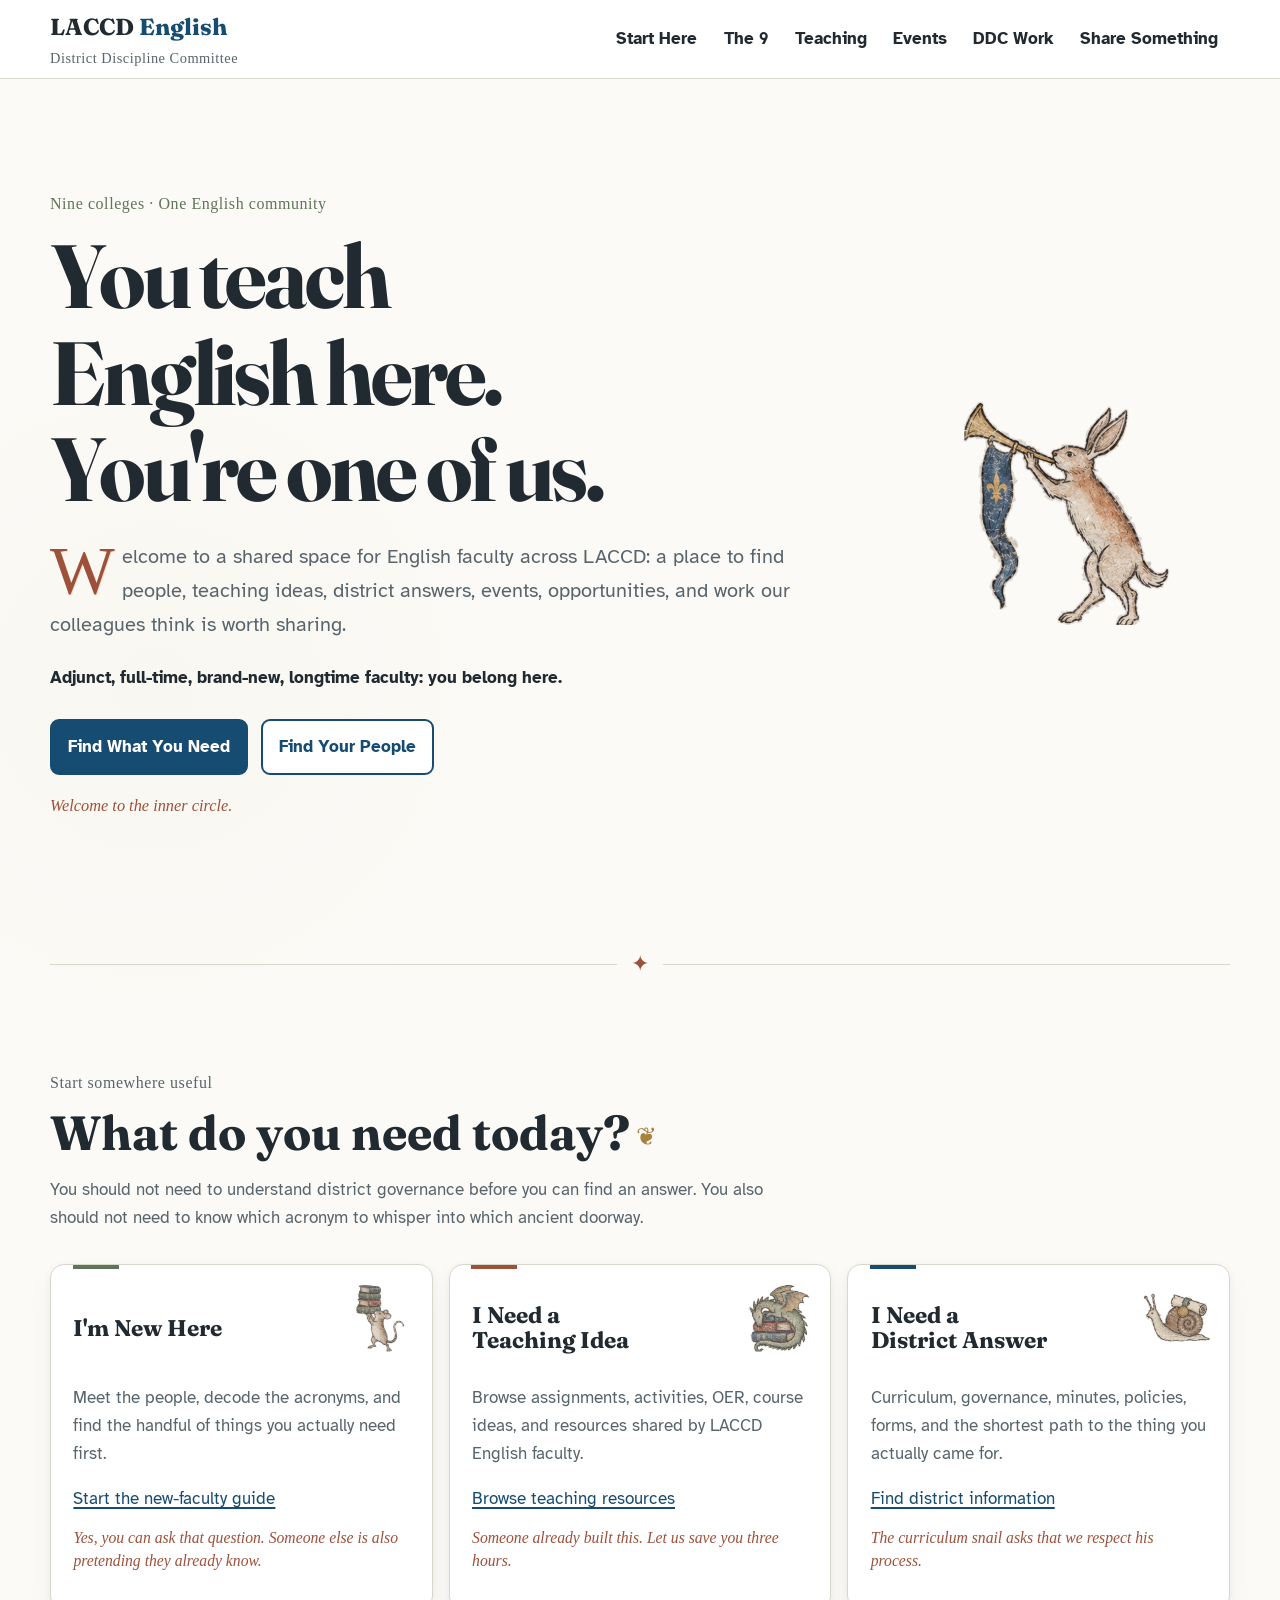
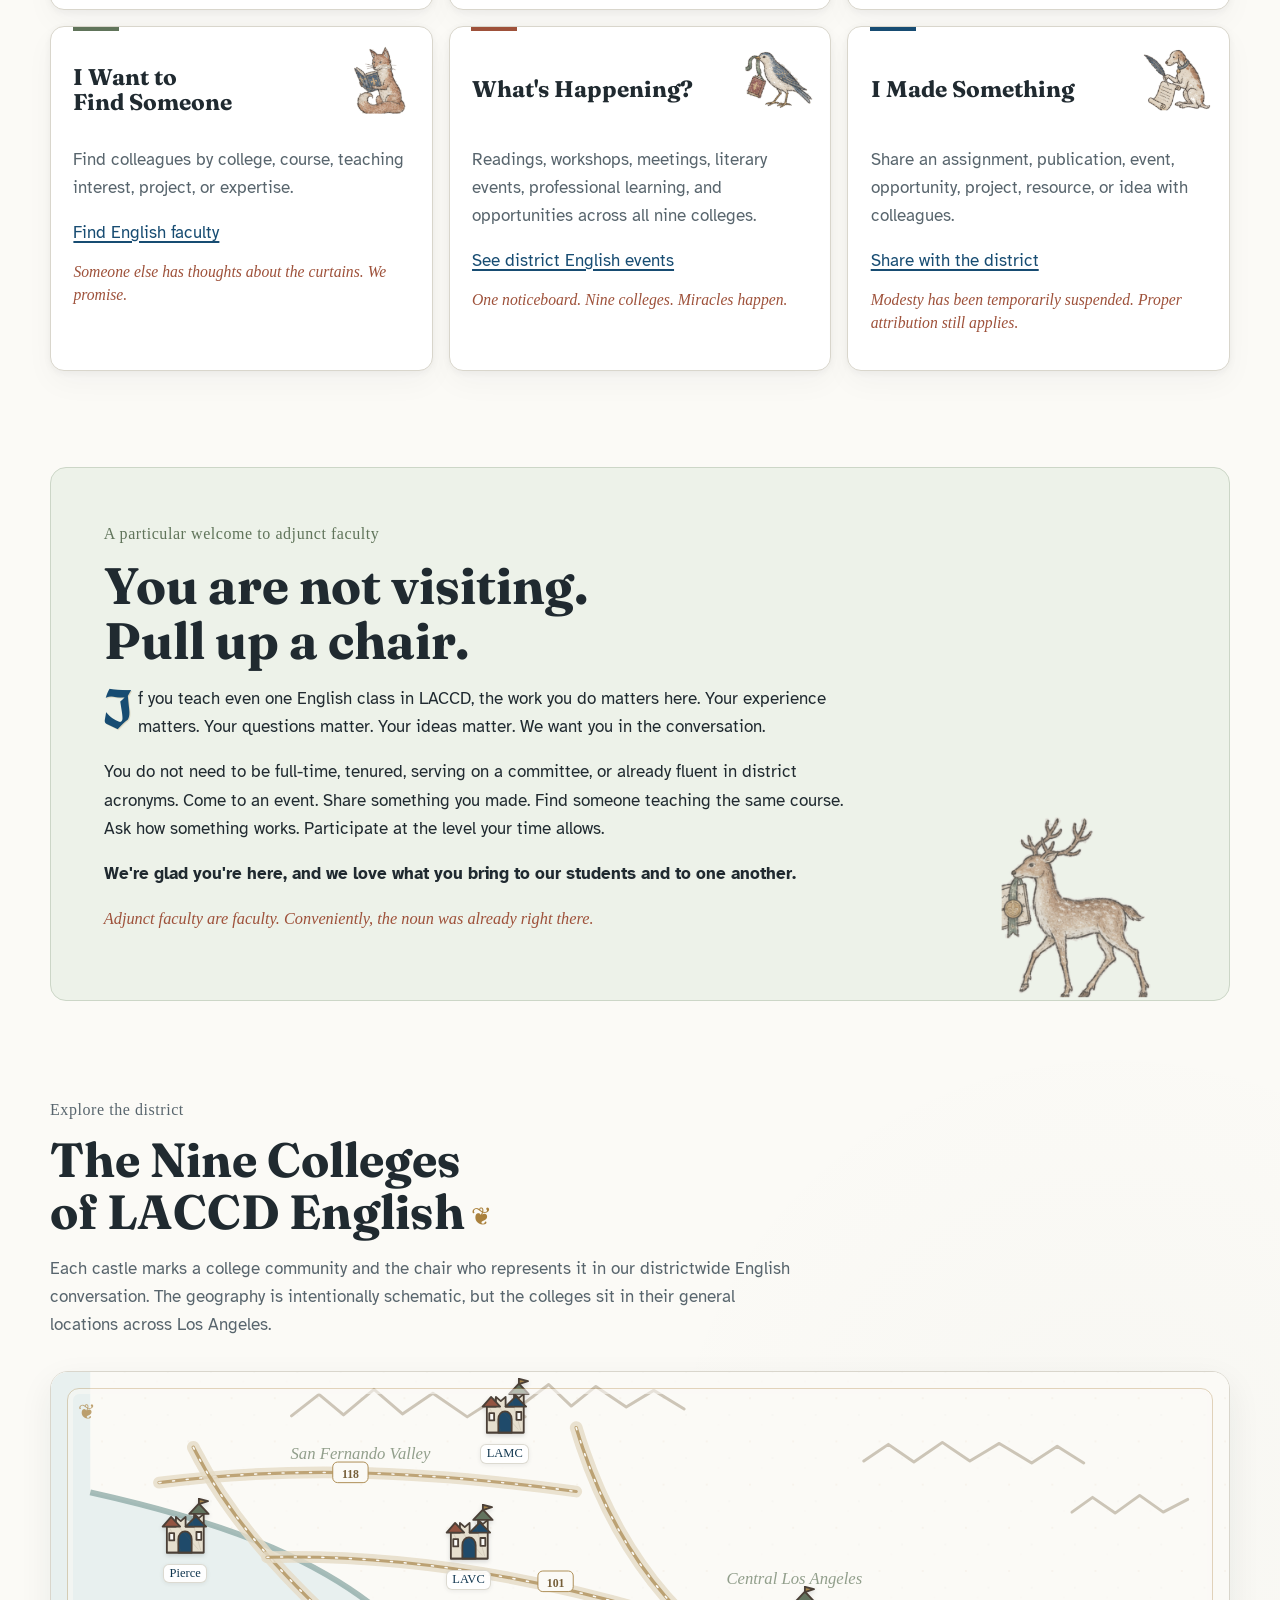
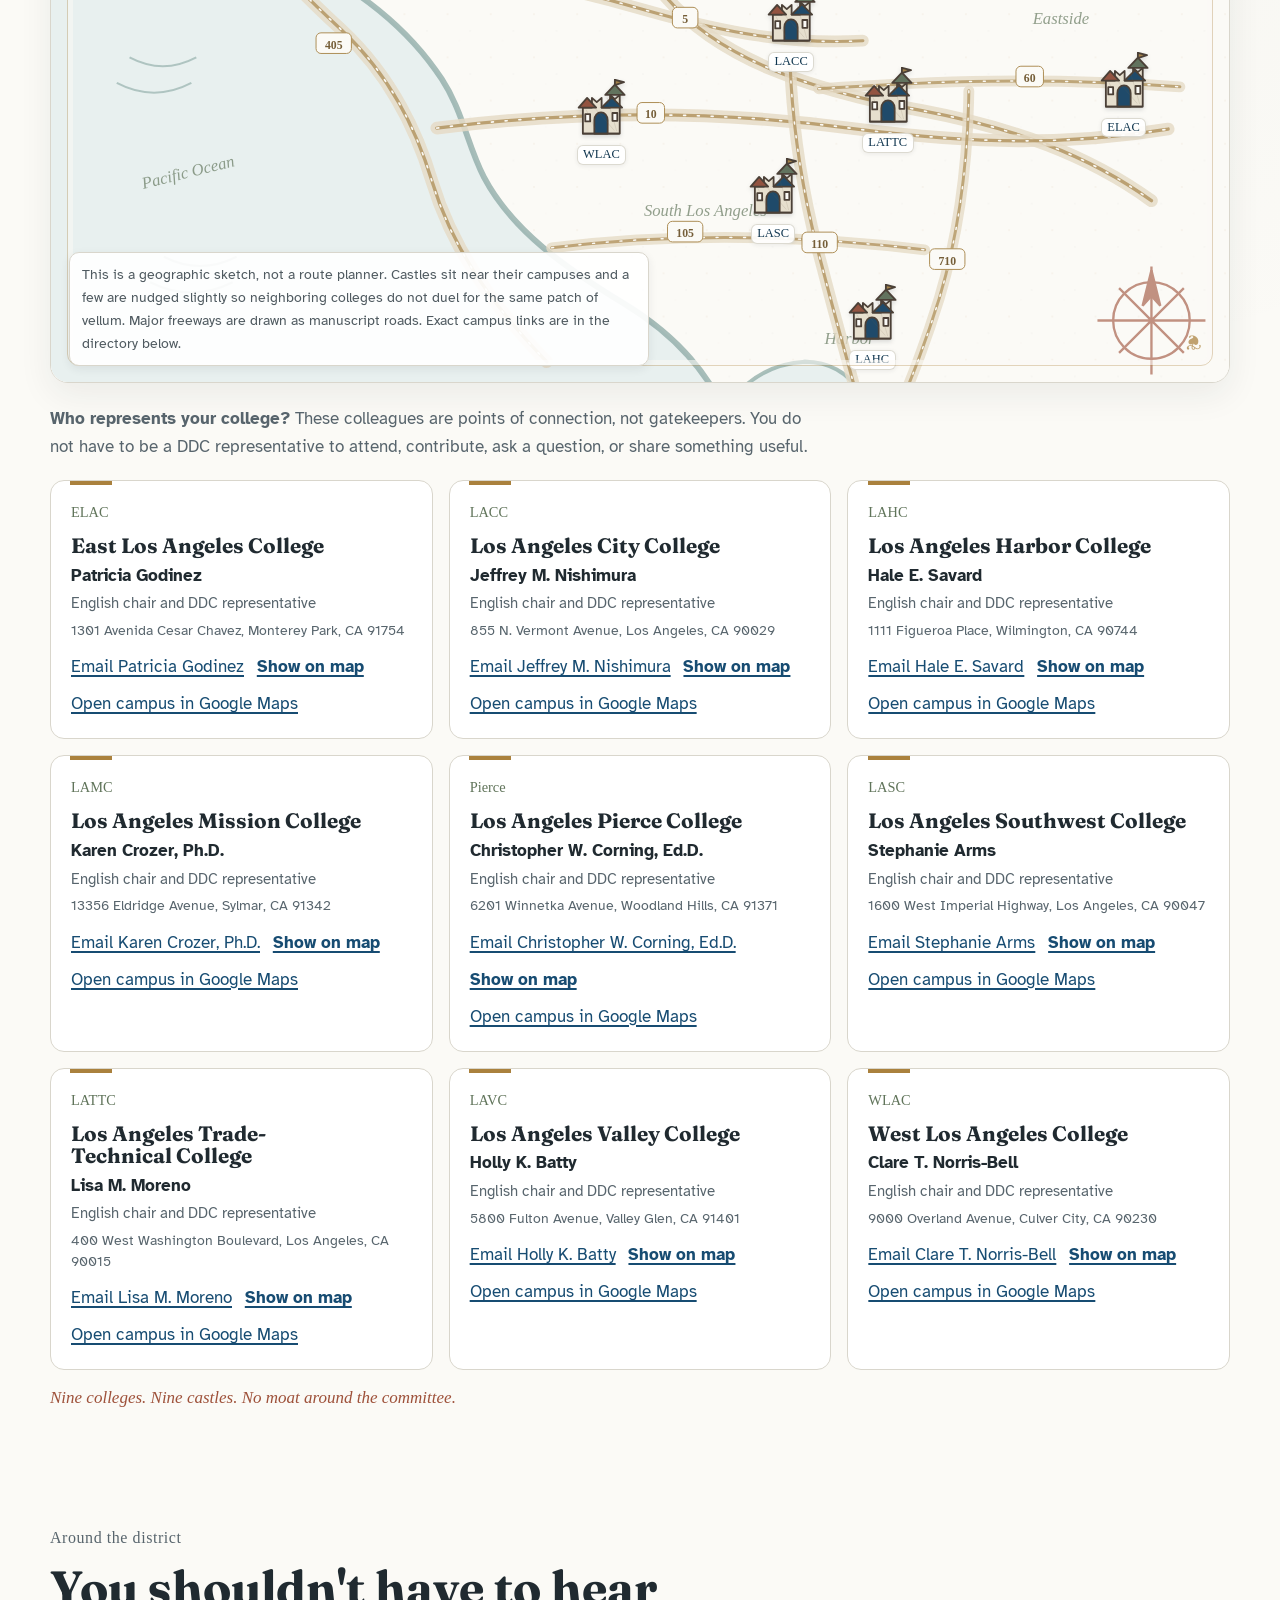
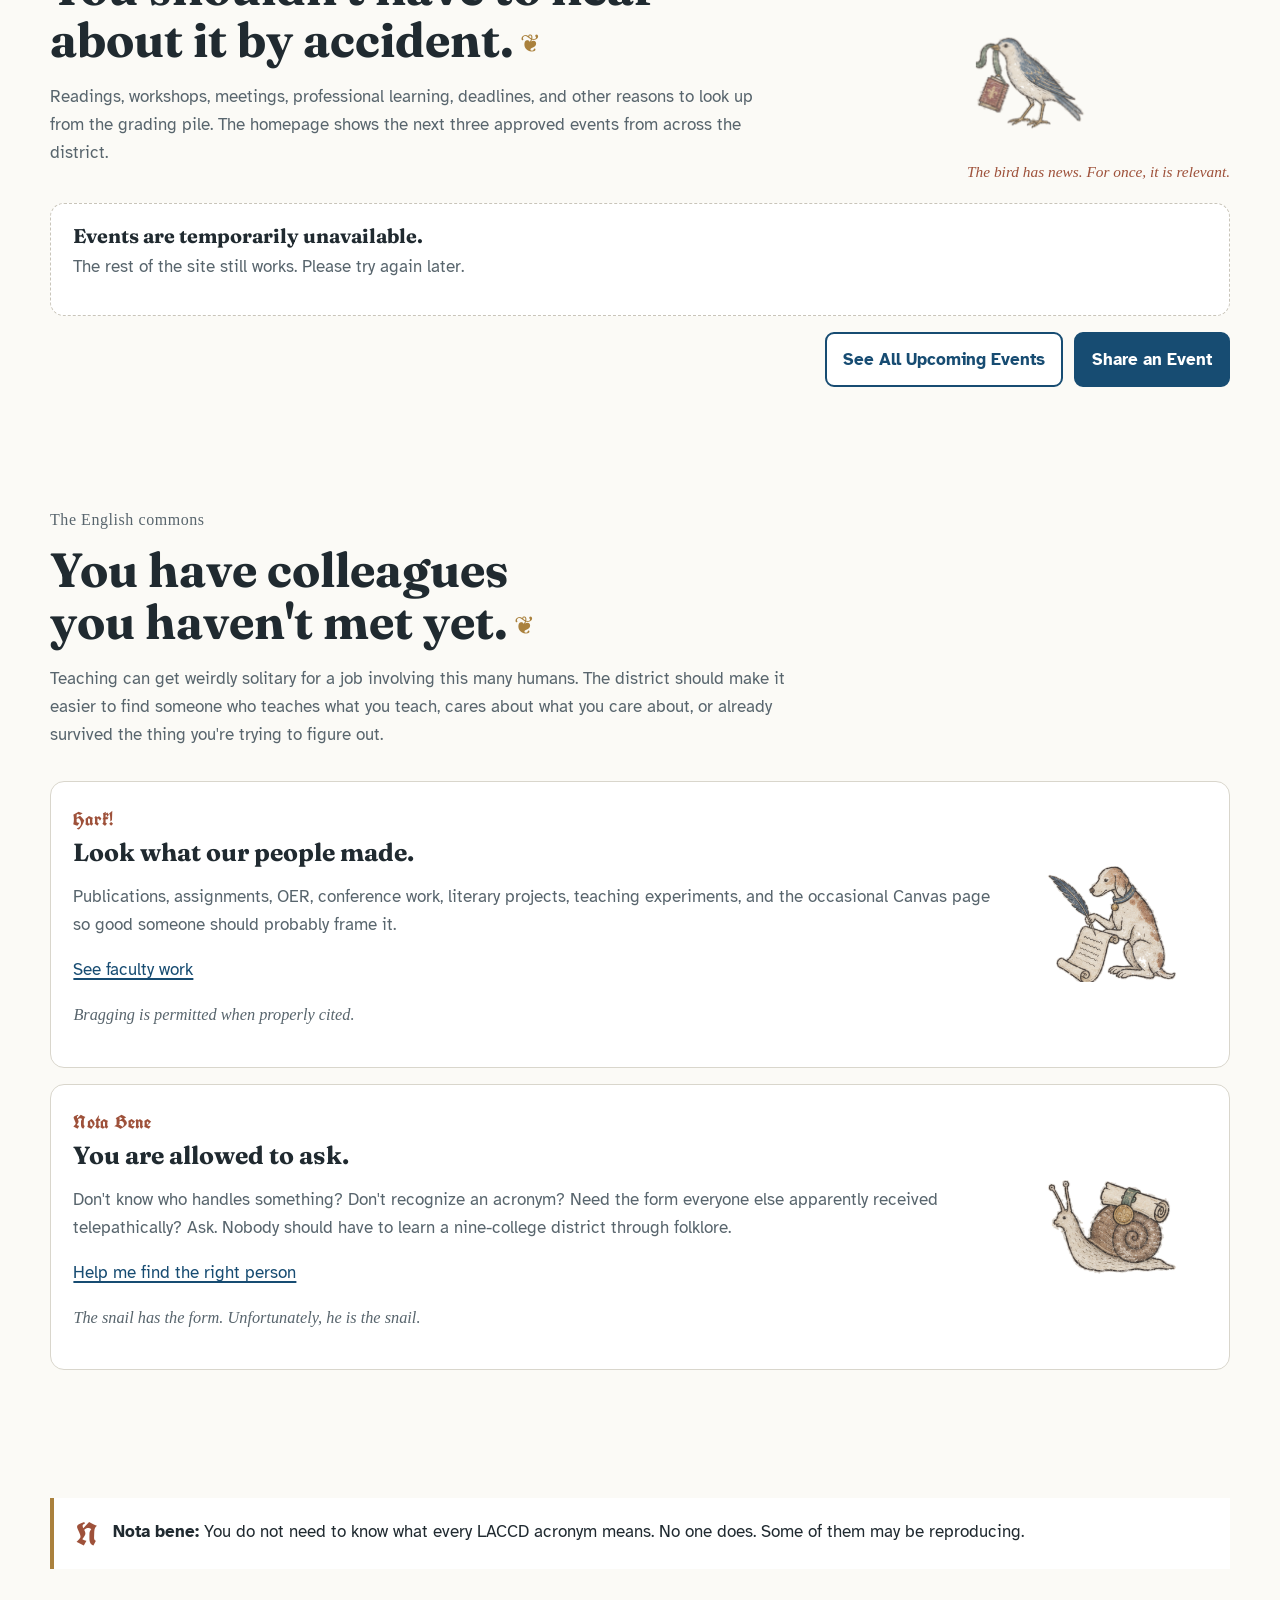
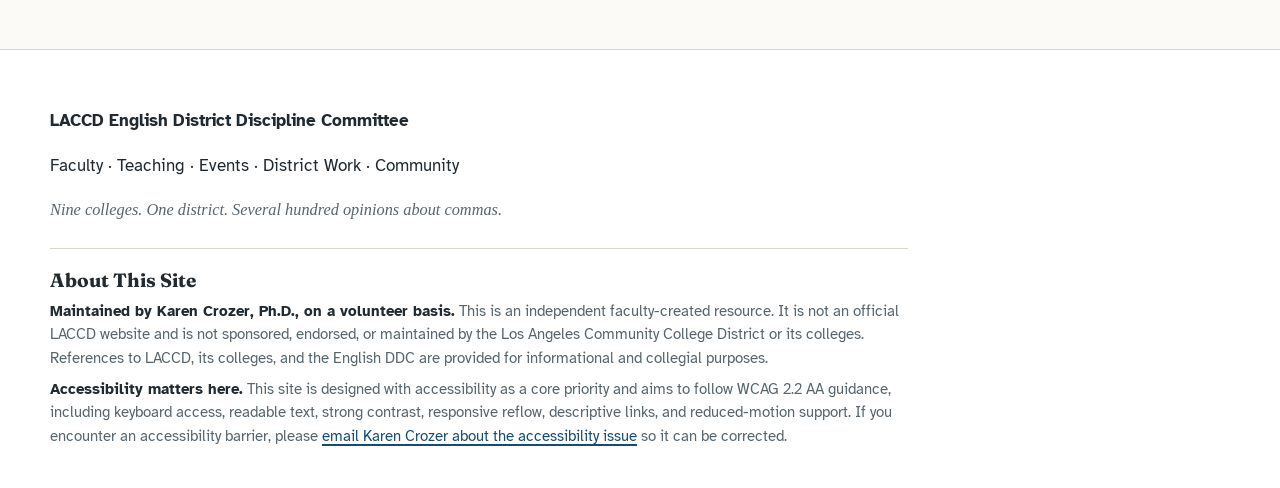
==== index.html @ 4e71f9cd "Add files via upload" ====
<!doctype html>
<html lang="en">
<head>
<meta charset="utf-8">
<meta name="viewport" content="width=device-width, initial-scale=1">
<title>LACCD English District Discipline Committee</title>
<meta name="description" content="A welcoming districtwide commons for LACCD English faculty: people, teaching ideas, events, district answers, and shared work.">
<link rel="icon" type="image/png" href="Englishfavicon.png">

<!--
  Typography is intentionally layered:
  Atkinson Hyperlegible = highly readable body/interface text
  Fraunces = warm literary headings
  IM FELL English = old-book marginal notes and small flourishes
  UnifrakturCook = rare medieval initials/labels only
  The site remains readable through the fallback stacks if web fonts do not load.
-->
<style>
@import url('https://fonts.googleapis.com/css2?family=Atkinson+Hyperlegible:ital,wght@0,400;0,700;1,400;1,700&family=Fraunces:opsz,wght@9..144,400..900&family=IM+Fell+English:ital@0;1&family=IM+Fell+English+SC&family=UnifrakturCook:wght@700&display=swap');
:root {
  --vellum: #fbfaf6;
  --paper: #ffffff;
  --ink: #202a30;
  --muted: #58656d;
  --blue: #174c72;
  --blue-dark: #10364f;
  --green: #60745a;
  --green-soft: #edf2e9;
  --rust: #9e513a;
  --rust-soft: #f8eee9;
  --gold: #aa813d;
  --line: #d9d6cc;
  --focus: #005fcc;
  --body: "Atkinson Hyperlegible", "Aptos", "Segoe UI", Arial, sans-serif;
  --literary: "Fraunces", "Iowan Old Style", "Palatino Linotype", Georgia, serif;
  --oldbook: "IM FELL English", "Iowan Old Style", "Palatino Linotype", Georgia, serif;
  --oldbook-sc: "IM FELL English SC", "Iowan Old Style", Georgia, serif;
  --medieval: "UnifrakturCook", "Old English Text MT", Georgia, serif;
  --welcome-initial: "IM Fell English SC", Georgia, serif;
}
* { box-sizing: border-box; }
html { scroll-behavior: smooth; }
body {
  margin: 0;
  color: var(--ink);
  background:
    radial-gradient(circle at 12% 10%, rgb(170 129 61 / .025), transparent 25rem),
    radial-gradient(circle at 87% 45%, rgb(96 116 90 / .025), transparent 30rem),
    var(--vellum);
  font-family: var(--body);
  font-size: 1.0625rem;
  line-height: 1.65;
}
a { color: var(--blue); text-decoration-thickness: .11em; text-underline-offset: .18em; }
a:hover { color: var(--blue-dark); }
a:focus-visible, button:focus-visible { outline: 3px solid var(--focus); outline-offset: 4px; border-radius: 5px; }
.skip-link { position: absolute; left: 1rem; top: -5rem; z-index: 1000; padding: .75rem 1rem; color: white; background: var(--blue-dark); }
.skip-link:focus { top: 0; }
.wrap { width: min(1180px, calc(100% - 2rem)); margin-inline: auto; }

.site-header { background: rgb(255 255 255 / .96); border-bottom: 1px solid var(--line); }
.header-inner { min-height: 78px; display: flex; align-items: center; justify-content: space-between; gap: 2rem; }
.brand { color: var(--ink); text-decoration: none; }
.brand-main { display: block; font-family: var(--literary); font-size: 1.45rem; font-weight: 750; }
.brand-main span { color: var(--blue); }
.brand-small { display: block; margin-top: .05rem; color: var(--muted); font-family: var(--oldbook-sc); font-size: .9rem; font-weight: 400; letter-spacing: .035em; }
nav ul { display: flex; flex-wrap: wrap; gap: .2rem; margin: 0; padding: 0; list-style: none; }
nav a { display: block; padding: .65rem .72rem; color: var(--ink); border-radius: 7px; font-weight: 750; text-decoration: none; }
nav a:hover { background: var(--green-soft); }

.hero { display: grid; grid-template-columns: minmax(0, 1.55fr) minmax(235px, .65fr); gap: clamp(2rem, 6vw, 5rem); align-items: center; padding-block: clamp(4rem, 9vw, 7rem); }
.eyebrow { margin: 0 0 .65rem; color: var(--green); font-family: var(--oldbook-sc); font-size: 1rem; font-weight: 400; letter-spacing: .035em; }
h1,h2,h3 { font-family: var(--literary); line-height: 1.08; text-wrap: balance; }
.section-intro h2::after { content: "  ❦"; color: var(--gold); font-family: var(--oldbook); font-size: .52em; font-weight: 400; vertical-align: .18em; }
.hero h1 em { color: var(--blue); font-family: var(--oldbook); font-style: normal; font-weight: 400; }
h1 { max-width: 12ch; margin: 0; font-size: clamp(3rem, 7vw, 5.7rem); letter-spacing: -.035em; }
.hero-lead { max-width: 63ch; margin-block: 1.4rem; color: var(--muted); font-size: clamp(1.1rem, 2vw, 1.28rem); }
.hero-belong { max-width: 62ch; font-weight: 800; }
.actions { display: flex; flex-wrap: wrap; gap: .8rem; margin-top: 1.7rem; }
.button { min-height: 48px; display: inline-flex; align-items: center; justify-content: center; padding: .72rem 1rem; border: 2px solid var(--blue); border-radius: 9px; font-weight: 800; text-decoration: none; }
.button.primary { color: white; background: var(--blue); }
.button.primary:hover { color: white; background: var(--blue-dark); }
.button.secondary { background: white; }
.marginal-note { margin-top: 1.2rem; color: var(--rust); font-family: var(--oldbook); font-size: 1.02rem; font-style: italic; line-height: 1.5; }
.hero-art { display: grid; place-items: center; min-height: 290px; }
.hero-art img { width: min(260px, 90%); height: auto; filter: saturate(.88) contrast(.96); }

.manuscript-rule { display: flex; align-items: center; gap: .85rem; margin-block: 0 3rem; color: var(--rust); }
.manuscript-rule::before,.manuscript-rule::after { content: ""; height: 1px; flex: 1; background: var(--line); }
.manuscript-rule span { font-family: var(--medieval); font-size: 1.35rem; }

.section { padding-block: 2.5rem 5rem; }
.section-intro { max-width: 740px; margin-bottom: 2rem; }
.section-intro h2 { margin: 0 0 .65rem; font-size: clamp(2rem, 4vw, 3rem); }
.section-intro p { color: var(--muted); }

.need-grid { display: grid; grid-template-columns: repeat(3, minmax(0, 1fr)); gap: 1rem; }
.need-card { position: relative; min-height: 260px; padding: 1.4rem 1.4rem 1.25rem; background: var(--paper); border: 1px solid var(--line); border-radius: 14px; box-shadow: 0 2px 7px rgb(32 42 48 / .05), 0 12px 30px rgb(32 42 48 / .035); overflow: hidden; }
.need-card::before { content: ""; position: absolute; top: 0; left: 1.35rem; width: 46px; height: 4px; background: var(--green); }
.need-card:nth-child(3n+2)::before { background: var(--rust); }
.need-card:nth-child(3n+3)::before { background: var(--blue); }
.need-card h3 { min-height: 78px; display: flex; align-items: center; margin: .1rem 0 .65rem; padding-right: 92px; font-size: 1.42rem; }
.need-card p { color: var(--muted); }
.card-art { position: absolute; top: .9rem; right: .8rem; width: 78px; height: 78px; object-fit: contain; opacity: .9; filter: saturate(.82) contrast(.96); }
.card-note { margin-top: .9rem; color: var(--rust) !important; font-family: var(--oldbook); font-size: .98rem; font-style: italic; line-height: 1.45; }

.belonging-panel { position: relative; margin-block: 1rem 5rem; padding: clamp(1.7rem, 5vw, 3.3rem); background: var(--green-soft); border: 1px solid #ccd6c7; border-radius: 16px; overflow: hidden; }
.belonging-panel h2 { max-width: 18ch; margin: 0 0 1rem; font-size: clamp(2.05rem, 4vw, 3.25rem); }
.belonging-panel p { max-width: 70ch; }
.belonging-panel .warm-line { font-weight: 800; }
.belonging-panel .panel-art { position: absolute; right: clamp(1rem, 4vw, 3rem); bottom: -12px; width: clamp(125px, 18vw, 210px); opacity: .78; filter: saturate(.74) contrast(.95); }
.belonging-panel .text-wrap { padding-right: clamp(0px, 22vw, 250px); }

.illuminated::first-letter { float: left; margin: .08em .12em 0 0; color: var(--blue); font-family: var(--medieval); font-size: 3.2em; line-height: .72; text-shadow: 1px 1px 0 rgb(170 129 61 / .22); }
.welcome-initial::first-letter { font-family: var(--welcome-initial); font-size: 3.35em; font-weight: 400; margin-right: .10em; color: var(--rust); text-shadow: 1px 1px 0 rgb(170 129 61 / .16); }
.medieval-label { display: inline-block; margin-bottom: .25rem; color: var(--rust); font-family: var(--medieval); font-size: 1.18rem; letter-spacing: .01em; }

.feature-row { display: grid; grid-template-columns: minmax(0, 1fr) 170px; gap: 2rem; align-items: center; padding: 1.4rem; background: white; border: 1px solid var(--line); border-radius: 14px; }
.feature-row + .feature-row { margin-top: 1rem; }
.feature-row img { width: 150px; max-height: 150px; object-fit: contain; opacity: .9; filter: saturate(.8) contrast(.96); }
.feature-row h3 { margin: 0 0 .5rem; font-size: 1.55rem; }
.feature-row p { color: var(--muted); }

.nota { display: flex; gap: 1rem; align-items: flex-start; margin-block: 3rem; padding: 1.2rem 1.4rem; background: white; border-left: 4px solid var(--gold); }
.nota-mark { flex: 0 0 auto; color: var(--rust); font-family: var(--medieval); font-size: 2rem; line-height: 1; }
.nota p { margin: 0; }

footer { margin-top: 5rem; background: white; border-top: 1px solid var(--line); }
.footer-inner { padding-block: 2.5rem; }
.footer-joke { color: var(--muted); font-family: var(--oldbook); font-size: 1.02rem; font-style: italic; }
.footer-notes { margin-top: 1.5rem; padding-top: 1.35rem; border-top: 1px solid var(--line); max-width: 78ch; }
.footer-notes h2 { margin: 0 0 .55rem; color: var(--ink); font-family: var(--literary); font-size: 1.2rem; }
.footer-notes p { margin: .45rem 0 0; color: var(--muted); font-size: .92rem; line-height: 1.6; }
.footer-notes strong { color: var(--ink); }



/* The Nine Colleges map and representative directory */
.map-section { padding-block: 1rem 5rem; }
.map-shell { position: relative; border: 1px solid var(--line); border-radius: 18px; overflow: hidden; background: #fbfaf6; box-shadow: 0 12px 34px rgb(32 42 48 / .07); }
.map-stage { position: relative; min-height: 610px; background: #fbfaf6 url("assets/map/la-old-map.svg") center / cover no-repeat; }
.google-map { position: absolute; inset: 0; z-index: 1; display: none; }
.google-map.is-ready { display: block; }
.story-map { position: absolute; inset: 0; z-index: 2; }
.google-map.is-ready + .story-map { pointer-events: none; }
.google-map.is-ready + .story-map .castle-point { display: none; }
.map-frame { position: absolute; inset: 16px; z-index: 3; pointer-events: none; border: 1px solid rgb(170 129 61 / .32); border-radius: 12px; box-shadow: inset 0 0 0 5px rgb(251 250 246 / .55); }
.map-frame::before,.map-frame::after { content: "❦"; position: absolute; color: var(--gold); font-family: var(--oldbook); font-size: 1.3rem; opacity: .72; }
.map-frame::before { top: 6px; left: 10px; }
.map-frame::after { right: 10px; bottom: 6px; transform: rotate(180deg); }
.map-note { position: absolute; z-index: 4; left: 1.1rem; bottom: 1rem; max-width: min(580px, calc(100% - 2.2rem)); margin: 0; padding: .6rem .8rem; color: #4f5a60; background: rgb(255 255 255 / .92); border: 1px solid var(--line); border-radius: 10px; font-size: .88rem; box-shadow: 0 3px 10px rgb(32 42 48 / .08); }
.castle-point { position: absolute; transform: translate(-50%, -50%); width: 84px; min-height: 98px; padding: 0; border: 0; background: transparent; color: var(--ink); cursor: pointer; text-align: center; }
.castle-point img { display: block; width: 58px; height: 68px; margin: 0 auto -2px; filter: drop-shadow(0 2px 2px rgb(32 42 48 / .16)) saturate(.82); transition: transform .16s ease; }
.castle-point span { display: inline-block; padding: .06rem .34rem; color: var(--blue-dark); background: rgb(255 255 255 / .92); border: 1px solid rgb(217 214 204 / .9); border-radius: 6px; font-family: var(--oldbook-sc); font-size: .78rem; line-height: 1.25; box-shadow: 0 1px 4px rgb(32 42 48 / .08); }
.castle-point:hover img,.castle-point:focus-visible img { transform: translateY(-4px) scale(1.05); }
.castle-point:focus-visible { outline: 3px solid var(--focus); outline-offset: 5px; border-radius: 9px; }
.map-popover { position: absolute; z-index: 6; width: min(330px, calc(100% - 2rem)); padding: 1rem; background: white; border: 1px solid var(--line); border-radius: 12px; box-shadow: 0 14px 34px rgb(32 42 48 / .18); }
.map-popover[hidden] { display: none; }
.map-popover h3 { margin: 0 0 .35rem; font-size: 1.2rem; }
.map-popover p { margin: .25rem 0; color: var(--muted); }
.map-popover .close-popover { position: absolute; top: .45rem; right: .5rem; width: 36px; height: 36px; border: 0; border-radius: 50%; background: #f3f3ef; color: var(--ink); font: inherit; font-size: 1.2rem; cursor: pointer; }
.map-popover .close-popover:hover { background: var(--green-soft); }

.rep-intro { margin-top: 1.35rem; display: flex; align-items: flex-start; justify-content: space-between; gap: 1rem; }
.rep-intro p { max-width: 760px; margin: 0; color: var(--muted); }
.rep-grid { display: grid; grid-template-columns: repeat(3, minmax(0, 1fr)); gap: 1rem; margin-top: 1.2rem; }
.rep-card { position: relative; padding: 1.25rem; background: white; border: 1px solid var(--line); border-radius: 14px; }
.rep-card::before { content: ""; position: absolute; top: 0; left: 1.2rem; width: 42px; height: 4px; background: var(--gold); }
.rep-card h3 { margin: .15rem 0 .25rem; font-size: 1.3rem; }
.rep-card .college-short { margin: 0 0 .65rem; color: var(--green); font-family: var(--oldbook-sc); font-size: .9rem; }
.rep-card .rep-name { margin: 0; color: var(--ink); font-weight: 800; }
.rep-card .rep-role { margin: .1rem 0 .35rem; color: var(--muted); font-size: .92rem; }
.rep-card .rep-address { margin: 0 0 .75rem; color: var(--muted); font-size: .88rem; line-height: 1.45; }
.rep-card .rep-actions { display: flex; flex-wrap: wrap; gap: .55rem .8rem; align-items: center; }
.rep-card button { padding: 0; border: 0; background: none; color: var(--blue); font: inherit; font-weight: 700; text-decoration: underline; text-decoration-thickness: .11em; text-underline-offset: .18em; cursor: pointer; }
.rep-card button:hover { color: var(--blue-dark); }
.rep-card .no-email { color: var(--muted); font-size: .9rem; }
.map-joke { margin-top: .9rem; color: var(--rust); font-family: var(--oldbook); font-style: italic; }

@media (max-width: 900px) {
  .map-stage { min-height: 560px; }
  .rep-grid { grid-template-columns: repeat(2, minmax(0, 1fr)); }
}
@media (max-width: 620px) {
  .map-stage { min-height: 720px; }
  .castle-point { width: 72px; }
  .castle-point img { width: 50px; height: 59px; }
  .castle-point span { font-size: .7rem; }
  .rep-grid { grid-template-columns: 1fr; }
}

@media (max-width: 850px) {
  .header-inner { align-items: flex-start; flex-direction: column; padding-block: 1rem; }
  .hero { grid-template-columns: 1fr; }
  .hero-art { min-height: 190px; }
  .need-grid { grid-template-columns: 1fr; }
  .belonging-panel .panel-art { position: static; display: block; width: 135px; margin: 1rem auto 0; }
  .belonging-panel .text-wrap { padding-right: 0; }
  .feature-row { grid-template-columns: 1fr; }
  .feature-row img { width: 125px; }
}
@media (prefers-reduced-motion: reduce) { html { scroll-behavior: auto; } }

/* Decorative type is never used for navigation, buttons, instructions, or long passages. */
.oldbook { font-family: var(--oldbook); }
.oldbook-sc { font-family: var(--oldbook-sc); letter-spacing: .02em; }
.medieval-word { font-family: var(--medieval); font-weight: 700; }
</style>
<link rel="stylesheet" href="assets/css/events.css">
</head>
<body>
<a class="skip-link" href="#main">Skip to main content</a>
<header class="site-header">
  <div class="wrap header-inner">
    <a class="brand" href="#">
      <span class="brand-main">LACCD <span>English</span></span>
      <span class="brand-small">District Discipline Committee</span>
    </a>
    <nav aria-label="Main navigation">
      <ul>
        <li><a href="#start">Start Here</a></li>
        <li><a href="#the-nine">The 9</a></li>
        <li><a href="#teaching">Teaching</a></li>
        <li><a href="events.html">Events</a></li>
        <li><a href="#district">DDC Work</a></li>
        <li><a href="#share">Share Something</a></li>
      </ul>
    </nav>
  </div>
</header>

<main id="main" class="wrap">
  <section class="hero" aria-labelledby="welcome-title">
    <div>
      <p class="eyebrow">Nine colleges · One English community</p>
      <h1 id="welcome-title">You teach English here. You're one of us.</h1>
      <p class="hero-lead illuminated welcome-initial">Welcome to a shared space for English faculty across LACCD: a place to find people, teaching ideas, district answers, events, opportunities, and work our colleagues think is worth sharing.</p>
      <p class="hero-belong">Adjunct, full-time, brand-new, longtime faculty: you belong here.</p>
      <div class="actions">
        <a class="button primary" href="#start">Find What You Need</a>
        <a class="button secondary" href="#the-nine">Find Your People</a>
      </div>
      <p class="marginal-note">Welcome to the inner circle.</p>
    </div>
    <div class="hero-art" aria-hidden="true">
      <img src="assets/marginalia/herald-rabbit-flipped.png" alt="">
    </div>
  </section>

  <div class="manuscript-rule" aria-hidden="true"><span>✦</span></div>

  <section id="start" class="section" aria-labelledby="need-title">
    <div class="section-intro">
      <p class="eyebrow">Start somewhere useful</p>
      <h2 id="need-title">What do you need today?</h2>
      <p>You should not need to understand district governance before you can find an answer. You also should not need to know which acronym to whisper into which ancient doorway.</p>
    </div>

    <div class="need-grid">
      <article class="need-card">
        <img class="card-art" src="assets/marginalia/scholar-mouse-flipped.png" alt="" aria-hidden="true">
        <h3>I'm New Here</h3>
        <p>Meet the people, decode the acronyms, and find the handful of things you actually need first.</p>
        <a href="#">Start the new-faculty guide</a>
        <p class="card-note">Yes, you can ask that question. Someone else is also pretending they already know.</p>
      </article>

      <article class="need-card" id="teaching">
        <img class="card-art" src="assets/marginalia/keeper-dragon-flipped.png" alt="" aria-hidden="true">
        <h3>I Need a Teaching Idea</h3>
        <p>Browse assignments, activities, OER, course ideas, and resources shared by LACCD English faculty.</p>
        <a href="#">Browse teaching resources</a>
        <p class="card-note">Someone already built this. Let us save you three hours.</p>
      </article>

      <article class="need-card" id="district">
        <img class="card-art" src="assets/marginalia/messenger-snail-flipped.png" alt="" aria-hidden="true">
        <h3>I Need a District Answer</h3>
        <p>Curriculum, governance, minutes, policies, forms, and the shortest path to the thing you actually came for.</p>
        <a href="#">Find district information</a>
        <p class="card-note">The curriculum snail asks that we respect his process.</p>
      </article>

      <article class="need-card">
        <img class="card-art" src="assets/marginalia/reader-fox-flipped.png" alt="" aria-hidden="true">
        <h3>I Want to Find Someone</h3>
        <p>Find colleagues by college, course, teaching interest, project, or expertise.</p>
        <a href="#the-nine">Find English faculty</a>
        <p class="card-note">Someone else has thoughts about the curtains. We promise.</p>
      </article>

      <article class="need-card">
        <img class="card-art" src="assets/marginalia/storyteller-bird-flipped.png" alt="" aria-hidden="true">
        <h3>What's Happening?</h3>
        <p>Readings, workshops, meetings, literary events, professional learning, and opportunities across all nine colleges.</p>
        <a href="events.html">See district English events</a>
        <p class="card-note">One noticeboard. Nine colleges. Miracles happen.</p>
      </article>

      <article class="need-card" id="share">
        <img class="card-art" src="assets/marginalia/scribe-dog-flipped.png" alt="" aria-hidden="true">
        <h3>I Made Something</h3>
        <p>Share an assignment, publication, event, opportunity, project, resource, or idea with colleagues.</p>
        <a href="#">Share with the district</a>
        <p class="card-note">Modesty has been temporarily suspended. Proper attribution still applies.</p>
      </article>
    </div>
  </section>

  <section class="belonging-panel" aria-labelledby="belong-title">
    <div class="text-wrap">
      <p class="eyebrow">A particular welcome to adjunct faculty</p>
      <h2 id="belong-title">You are not visiting. Pull up a chair.</h2>
      <p class="illuminated">If you teach even one English class in LACCD, the work you do matters here. Your experience matters. Your questions matter. Your ideas matter. We want you in the conversation.</p>
      <p>You do not need to be full-time, tenured, serving on a committee, or already fluent in district acronyms. Come to an event. Share something you made. Find someone teaching the same course. Ask how something works. Participate at the level your time allows.</p>
      <p class="warm-line">We're glad you're here, and we love what you bring to our students and to one another.</p>
      <p class="marginal-note">Adjunct faculty are faculty. Conveniently, the noun was already right there.</p>
    </div>
    <img class="panel-art" src="assets/marginalia/carrier-deer-flipped.png" alt="" aria-hidden="true">
  </section>

  <section id="the-nine" class="map-section" aria-labelledby="map-title">
    <div class="section-intro">
      <p class="eyebrow">Explore the district</p>
      <h2 id="map-title">The Nine Colleges of LACCD English</h2>
      <p>Each castle marks a college community and the chair who represents it in our districtwide English conversation. The geography is intentionally schematic, but the colleges sit in their general locations across Los Angeles.</p>
    </div>

    <div class="map-shell">
      <div class="map-stage" id="map-stage">
        <div id="google-map" class="google-map" aria-label="Interactive map showing the nine LACCD colleges"></div>
        <div class="story-map" id="story-map" aria-label="Illustrated map showing the nine LACCD colleges"></div>
        <div class="map-frame" aria-hidden="true"></div>
        <div class="map-popover" id="map-popover" hidden>
          <button class="close-popover" type="button" aria-label="Close college details">×</button>
          <div id="map-popover-content"></div>
        </div>
        <p class="map-note">This is a geographic sketch, not a route planner. Castles sit near their campuses and a few are nudged slightly so neighboring colleges do not duel for the same patch of vellum. Major freeways are drawn as manuscript roads. Exact campus links are in the directory below.</p>
      </div>
    </div>

    <div class="rep-intro">
      <p><strong>Who represents your college?</strong> These colleagues are points of connection, not gatekeepers. You do not have to be a DDC representative to attend, contribute, ask a question, or share something useful.</p>
    </div>

    <div class="rep-grid" id="representative-directory" aria-label="English DDC representatives by college"></div>
    <p class="map-joke">Nine colleges. Nine castles. No moat around the committee.</p>
  </section>

  <section id="around-district" class="events-section" aria-labelledby="around-district-title">
    <div class="events-heading-row">
      <div class="section-intro">
        <p class="eyebrow">Around the district</p>
        <h2 id="around-district-title">You shouldn't have to hear about it by accident.</h2>
        <p>Readings, workshops, meetings, professional learning, deadlines, and other reasons to look up from the grading pile. The homepage shows the next three approved events from across the district.</p>
      </div>
      <div aria-hidden="true">
        <img class="event-bird" src="assets/marginalia/storyteller-bird-flipped.png" alt="">
        <p class="event-bird-note">The bird has news. For once, it is relevant.</p>
      </div>
    </div>

    <div class="events-list" data-events-list data-limit="3" aria-live="polite">
      <div class="event-empty">
        <h3>Loading upcoming events...</h3>
        <p>The bird is checking the noticeboard.</p>
      </div>
    </div>

    <div class="events-heading-actions event-more">
      <a class="button secondary" href="events.html">See All Upcoming Events</a>
      <a class="button primary" data-event-submit-link data-hide-when-unconfigured="true" href="#" hidden>Share an Event</a>
    </div>
  </section>

  <section class="section" aria-labelledby="commons-title">
    <div class="section-intro">
      <p class="eyebrow">The English commons</p>
      <h2 id="commons-title">You have colleagues you haven't met yet.</h2>
      <p>Teaching can get weirdly solitary for a job involving this many humans. The district should make it easier to find someone who teaches what you teach, cares about what you care about, or already survived the thing you're trying to figure out.</p>
    </div>

    <div class="feature-row">
      <div>
        <span class="medieval-label" aria-hidden="true">Hark!</span>
        <h3>Look what our people made.</h3>
        <p>Publications, assignments, OER, conference work, literary projects, teaching experiments, and the occasional Canvas page so good someone should probably frame it.</p>
        <a href="#">See faculty work</a>
        <p class="marginal-note">Bragging is permitted when properly cited.</p>
      </div>
      <img src="assets/marginalia/scribe-dog-flipped.png" alt="" aria-hidden="true">
    </div>

    <div class="feature-row">
      <div>
        <span class="medieval-label" aria-hidden="true">Nota Bene</span>
        <h3>You are allowed to ask.</h3>
        <p>Don't know who handles something? Don't recognize an acronym? Need the form everyone else apparently received telepathically? Ask. Nobody should have to learn a nine-college district through folklore.</p>
        <a href="#">Help me find the right person</a>
        <p class="marginal-note">The snail has the form. Unfortunately, he is the snail.</p>
      </div>
      <img src="assets/marginalia/messenger-snail-flipped.png" alt="" aria-hidden="true">
    </div>
  </section>

  <aside class="nota" aria-label="A note about acronyms">
    <span class="nota-mark" aria-hidden="true">N</span>
    <p><strong>Nota bene:</strong> You do not need to know what every LACCD acronym means. No one does. Some of them may be reproducing.</p>
  </aside>
</main>

<footer>
  <div class="wrap footer-inner">
    <p><strong>LACCD English District Discipline Committee</strong></p>
    <p>Faculty · Teaching · Events · District Work · Community</p>
    <p class="footer-joke">Nine colleges. One district. Several hundred opinions about commas.</p>

    <section class="footer-notes" aria-labelledby="about-site-heading">
      <h2 id="about-site-heading">About This Site</h2>
      <p><strong>Maintained by Karen Crozer, Ph.D., on a volunteer basis.</strong> This is an independent faculty-created resource. It is not an official LACCD website and is not sponsored, endorsed, or maintained by the Los Angeles Community College District or its colleges. References to LACCD, its colleges, and the English DDC are provided for informational and collegial purposes.</p>
      <p><strong>Accessibility matters here.</strong> This site is designed with accessibility as a core priority and aims to follow WCAG 2.2 AA guidance, including keyboard access, readable text, strong contrast, responsive reflow, descriptive links, and reduced-motion support. If you encounter an accessibility barrier, please <a href="mailto:crozerkj@laccd.edu">email Karen Crozer about the accessibility issue</a> so it can be corrected.</p>
    </section>
  </div>
</footer>

<script src="config.js"></script>
<script src="assets/js/events.js"></script>
<script>
const colleges = [
  { id: "elac", short: "ELAC", name: "East Los Angeles College", rep: "Patricia Godinez", email: "GODINEP@ELAC.EDU", address: "1301 Avenida Cesar Chavez, Monterey Park, CA 91754", lat: 34.0327, lng: -118.1483 },
  { id: "lacc", short: "LACC", name: "Los Angeles City College", rep: "Jeffrey M. Nishimura", email: "NISHIMJM@LACITYCOLLEGE.EDU", address: "855 N. Vermont Avenue, Los Angeles, CA 90029", lat: 34.0889, lng: -118.2921, offsetX: -1.6, offsetY: -1.4 },
  { id: "lahc", short: "LAHC", name: "Los Angeles Harbor College", rep: "Hale E. Savard", email: "SAVARDHE@LAHC.EDU", address: "1111 Figueroa Place, Wilmington, CA 90744", lat: 33.7828, lng: -118.2636 },
  { id: "lamc", short: "LAMC", name: "Los Angeles Mission College", rep: "Karen Crozer, Ph.D.", email: "crozerkj@laccd.edu", address: "13356 Eldridge Avenue, Sylmar, CA 91342", lat: 34.3146, lng: -118.4320 },
  { id: "pierce", short: "Pierce", name: "Los Angeles Pierce College", rep: "Christopher W. Corning, Ed.D.", email: "CORNINC@PIERCECOLLEGE.EDU", address: "6201 Winnetka Avenue, Woodland Hills, CA 91371", lat: 34.1842, lng: -118.5785 },
  { id: "lasc", short: "LASC", name: "Los Angeles Southwest College", rep: "Stephanie Arms", email: "ARMSS@LASC.EDU", address: "1600 West Imperial Highway, Los Angeles, CA 90047", lat: 33.9281, lng: -118.3090 },
  { id: "lattc", short: "LATTC", name: "Los Angeles Trade-Technical College", rep: "Lisa M. Moreno", email: "MORENOLM@LATTC.EDU", address: "400 West Washington Boulevard, Los Angeles, CA 90015", lat: 34.0284, lng: -118.2694, offsetX: 2.4, offsetY: 1.8 },
  { id: "lavc", short: "LAVC", name: "Los Angeles Valley College", rep: "Holly K. Batty", email: "BATTYHK@LAVC.EDU", address: "5800 Fulton Avenue, Valley Glen, CA 91401", lat: 34.1780, lng: -118.4486 },
  { id: "wlac", short: "WLAC", name: "West Los Angeles College", rep: "Clare T. Norris-Bell", email: "NORRISCT@WLAC.EDU", address: "9000 Overland Avenue, Culver City, CA 90230", lat: 34.0058, lng: -118.3877 }
];

const storyMap = document.getElementById("story-map");
const popover = document.getElementById("map-popover");
const popoverContent = document.getElementById("map-popover-content");
const repDirectory = document.getElementById("representative-directory");
const latMin = 33.75, latMax = 34.35, lngMin = -118.64, lngMax = -118.10;
let googleMap = null;
let googleMarkers = new Map();
let activeInfoWindow = null;
let lastMapTrigger = null;

function googleMapsUrl(college) {
  return "https://www.google.com/maps/search/?api=1&query=" + encodeURIComponent(college.address || college.name);
}

function mapPosition(college) {
  const x = ((college.lng - lngMin) / (lngMax - lngMin)) * 100 + (college.offsetX || 0);
  const y = (1 - ((college.lat - latMin) / (latMax - latMin))) * 100 + (college.offsetY || 0);
  return { x: Math.min(94, Math.max(6, x)), y: Math.min(91, Math.max(8, y)) };
}

function collegeDetailsHtml(college) {
  const email = college.email
    ? `<p><a href="mailto:${college.email}">Email ${college.rep}</a></p>`
    : "";
  return `
    <h3>${college.name}</h3>
    <p><strong>English chair and DDC representative:</strong> ${college.rep}</p>
    <p>${college.address}</p>
    ${email}
    <p><a href="${googleMapsUrl(college)}" target="_blank" rel="noopener">Open ${college.name} in Google Maps</a></p>`;
}

function showStoryPopover(college, button) {
  lastMapTrigger = button;
  popoverContent.innerHTML = collegeDetailsHtml(college);
  popover.hidden = false;
  const stage = document.getElementById("map-stage");
  const stageRect = stage.getBoundingClientRect();
  const buttonRect = button.getBoundingClientRect();
  const popWidth = Math.min(330, stageRect.width - 32);
  let left = buttonRect.left - stageRect.left + (buttonRect.width / 2) - (popWidth / 2);
  left = Math.max(16, Math.min(stageRect.width - popWidth - 16, left));
  let top = buttonRect.bottom - stageRect.top + 8;
  if (top + 225 > stageRect.height) top = Math.max(16, buttonRect.top - stageRect.top - 215);
  popover.style.left = left + "px";
  popover.style.top = top + "px";
  popover.querySelector(".close-popover").focus();
}

function renderStoryMap() {
  storyMap.innerHTML = "";
  colleges.forEach(college => {
    const pos = mapPosition(college);
    const button = document.createElement("button");
    button.type = "button";
    button.className = "castle-point";
    button.style.left = pos.x + "%";
    button.style.top = pos.y + "%";
    button.setAttribute("aria-label", `${college.name}. Representative: ${college.rep}. Show details.`);
    button.innerHTML = `<img src="assets/map/castle-marker.svg" alt=""><span>${college.short}</span>`;
    button.addEventListener("click", () => showStoryPopover(college, button));
    storyMap.appendChild(button);
  });
}

function renderDirectory() {
  repDirectory.innerHTML = colleges.map(college => {
    const emailLine = college.email
      ? `<a href="mailto:${college.email}">Email ${college.rep}</a>`
      : `<span class="no-email">Contact link coming soon</span>`;
    return `
      <article class="rep-card" id="rep-${college.id}">
        <p class="college-short">${college.short}</p>
        <h3>${college.name}</h3>
        <p class="rep-name">${college.rep}</p>
        <p class="rep-role">English chair and DDC representative</p>
        <p class="rep-address">${college.address}</p>
        <div class="rep-actions">
          ${emailLine}
          <button type="button" data-show-college="${college.id}">Show on map</button>
          <a href="${googleMapsUrl(college)}" target="_blank" rel="noopener">Open campus in Google Maps</a>
        </div>
      </article>`;
  }).join("");

  repDirectory.querySelectorAll("[data-show-college]").forEach(button => {
    button.addEventListener("click", () => focusCollege(button.dataset.showCollege));
  });
}

function focusCollege(id) {
  const college = colleges.find(item => item.id === id);
  if (!college) return;
  if (googleMap && googleMarkers.has(id)) {
    const marker = googleMarkers.get(id);
    googleMap.panTo(marker.getPosition());
    googleMap.setZoom(12);
    if (activeInfoWindow) activeInfoWindow.close();
    activeInfoWindow = new google.maps.InfoWindow({ content: `<div style="max-width:280px">${collegeDetailsHtml(college)}</div>` });
    activeInfoWindow.open(googleMap, marker);
    document.getElementById("google-map").scrollIntoView({ behavior: "smooth", block: "center" });
  } else {
    const buttons = [...document.querySelectorAll(".castle-point")];
    const index = colleges.findIndex(item => item.id === id);
    const mapButton = buttons[index];
    if (mapButton) {
      mapButton.scrollIntoView({ behavior: "smooth", block: "center" });
      showStoryPopover(college, mapButton);
    }
  }
}

popover.querySelector(".close-popover").addEventListener("click", () => {
  popover.hidden = true;
  if (lastMapTrigger) lastMapTrigger.focus();
});

document.addEventListener("keydown", event => {
  if (event.key === "Escape" && !popover.hidden) {
    popover.hidden = true;
    if (lastMapTrigger) lastMapTrigger.focus();
  }
});

function initGoogleMap() {
  const mapEl = document.getElementById("google-map");
  googleMap = new google.maps.Map(mapEl, {
    center: { lat: 34.06, lng: -118.36 },
    zoom: 10,
    gestureHandling: "cooperative",
    mapTypeControl: false,
    streetViewControl: false,
    fullscreenControl: true,
    styles: [
      { elementType: "geometry", stylers: [{ color: "#f7f3e9" }] },
      { elementType: "labels.text.fill", stylers: [{ color: "#4c5961" }] },
      { elementType: "labels.text.stroke", stylers: [{ color: "#fbfaf6" }] },
      { featureType: "administrative", elementType: "geometry.stroke", stylers: [{ color: "#d4cbbb" }] },
      { featureType: "landscape", elementType: "geometry", stylers: [{ color: "#f8f5ed" }] },
      { featureType: "poi", stylers: [{ visibility: "off" }] },
      { featureType: "road", elementType: "geometry", stylers: [{ color: "#ded7c8" }] },
      { featureType: "road", elementType: "geometry.stroke", stylers: [{ color: "#c9bfad" }] },
      { featureType: "road.highway", elementType: "geometry", stylers: [{ color: "#d5c9b4" }] },
      { featureType: "transit", stylers: [{ visibility: "off" }] },
      { featureType: "water", elementType: "geometry", stylers: [{ color: "#e4efed" }] }
    ]
  });

  const bounds = new google.maps.LatLngBounds();
  colleges.forEach(college => {
    const marker = new google.maps.Marker({
      position: { lat: college.lat, lng: college.lng },
      map: googleMap,
      title: college.name,
      icon: { url: "assets/map/castle-marker.svg", scaledSize: new google.maps.Size(52, 61) },
      label: { text: college.short, color: "#10364f", fontSize: "11px", fontWeight: "700", className: "google-castle-label" }
    });
    marker.addListener("click", () => {
      if (activeInfoWindow) activeInfoWindow.close();
      activeInfoWindow = new google.maps.InfoWindow({ content: `<div style="max-width:280px">${collegeDetailsHtml(college)}</div>` });
      activeInfoWindow.open(googleMap, marker);
    });
    googleMarkers.set(college.id, marker);
    bounds.extend(marker.getPosition());
  });
  googleMap.fitBounds(bounds, 60);
  mapEl.classList.add("is-ready");
}

function loadGoogleMapsIfConfigured() {
  const key = (window.LACCD_GOOGLE_MAPS_API_KEY || "").trim();
  if (!key) return;
  window.initLaccdEnglishMap = initGoogleMap;
  const script = document.createElement("script");
  script.src = `https://maps.googleapis.com/maps/api/js?key=${encodeURIComponent(key)}&callback=initLaccdEnglishMap`;
  script.async = true;
  script.defer = true;
  script.onerror = () => console.warn("Google Maps did not load. The built-in college map remains available.");
  document.head.appendChild(script);
}

renderStoryMap();
renderDirectory();
loadGoogleMapsIfConfigured();
</script>

</body>
</html>
---- assets/css/events.css ----
/* Shared event cards and Around the District components. */
.events-section { padding-block: 1rem 5rem; }
.events-heading-row { display: flex; justify-content: space-between; align-items: end; gap: 1rem; margin-bottom: 1.2rem; }
.events-heading-row .section-intro { margin-bottom: 0; }
.events-heading-actions { display: flex; flex-wrap: wrap; gap: .7rem; justify-content: flex-end; }
.events-list { display: grid; gap: 1rem; }
.event-card { display: grid; grid-template-columns: 88px minmax(0, 1fr); gap: 1.15rem; padding: 1.25rem; background: var(--paper, #fff); border: 1px solid var(--line, #d9d6cc); border-radius: 15px; box-shadow: 0 3px 12px rgb(32 42 48 / .045); }
.event-date { align-self: start; overflow: hidden; text-align: center; background: #fbfaf6; border: 1px solid var(--line, #d9d6cc); border-radius: 11px; }
.event-month { display: block; padding: .25rem .35rem; color: #fff; background: var(--rust, #9e513a); font-family: var(--oldbook-sc, Georgia, serif); font-size: .82rem; letter-spacing: .04em; }
.event-day { display: block; padding: .4rem .25rem .5rem; color: var(--blue-dark, #10364f); font-family: var(--literary, Georgia, serif); font-size: 2rem; font-weight: 750; line-height: 1; }
.event-content h3 { margin: .1rem 0 .3rem; font-size: clamp(1.35rem, 2.6vw, 1.7rem); }
.event-kicker { margin: 0 0 .15rem; color: var(--green, #60745a); font-family: var(--oldbook-sc, Georgia, serif); font-size: .88rem; letter-spacing: .025em; }
.event-when { margin: 0 0 .55rem; color: var(--ink, #202a30); font-weight: 800; }
.event-description,.event-where,.event-sponsor,.event-audience,.event-accessibility { margin: .42rem 0 0; color: var(--muted, #58656d); }
.event-accessibility { padding-left: .7rem; border-left: 3px solid var(--gold, #aa813d); }
.event-actions { display: flex; flex-wrap: wrap; gap: .55rem .9rem; align-items: center; margin-top: .9rem; }
.event-action-link,.event-action-button { color: var(--blue, #174c72); font: inherit; font-weight: 750; text-decoration: underline; text-decoration-thickness: .11em; text-underline-offset: .18em; }
.event-action-button { padding: 0; border: 0; background: transparent; cursor: pointer; }
.event-action-link:hover,.event-action-button:hover { color: var(--blue-dark, #10364f); }
.event-empty { padding: 1.35rem; background: white; border: 1px dashed #c9c5ba; border-radius: 14px; }
.event-empty h3 { margin: 0 0 .35rem; }
.event-empty p { margin: 0 0 .8rem; color: var(--muted, #58656d); }
.event-more { margin-top: 1rem; }
.event-bird { width: 126px; height: auto; opacity: .82; filter: saturate(.78) contrast(.96); }
.event-bird-note { margin: .2rem 0 0; color: var(--rust, #9e513a); font-family: var(--oldbook, Georgia, serif); font-size: .96rem; font-style: italic; }
.event-filters { display: grid; grid-template-columns: 1.2fr 1fr 1fr auto; gap: .8rem; align-items: end; margin: 0 0 1.3rem; padding: 1rem; background: #fff; border: 1px solid var(--line, #d9d6cc); border-radius: 14px; }
.event-filter-field label { display: block; margin-bottom: .25rem; color: var(--ink, #202a30); font-weight: 800; }
.event-filter-field input,.event-filter-field select { width: 100%; min-height: 46px; padding: .65rem .7rem; color: var(--ink, #202a30); background: #fff; border: 1px solid #bfc6c9; border-radius: 8px; font: inherit; }
.event-filter-field input:focus-visible,.event-filter-field select:focus-visible { outline: 3px solid var(--focus, #005fcc); outline-offset: 2px; }
.event-filter-reset { min-height: 46px; padding: .65rem .85rem; color: var(--blue, #174c72); background: #fff; border: 1px solid var(--blue, #174c72); border-radius: 8px; font: inherit; font-weight: 800; cursor: pointer; }
.event-filter-reset:hover { background: var(--green-soft, #edf2e9); }
.event-count { margin: .2rem 0 1rem; color: var(--muted, #58656d); font-size: .96rem; }
.button.is-disabled,[aria-disabled="true"].button { opacity: .65; cursor: not-allowed; pointer-events: none; }

@media (max-width: 780px) {
  .events-heading-row { align-items: flex-start; flex-direction: column; }
  .events-heading-actions { justify-content: flex-start; }
  .event-filters { grid-template-columns: 1fr 1fr; }
}
@media (max-width: 560px) {
  .event-card { grid-template-columns: 64px minmax(0, 1fr); gap: .8rem; padding: 1rem; }
  .event-day { font-size: 1.65rem; }
  .event-filters { grid-template-columns: 1fr; }
}

/* Progressive complexity and provenance note. */
.event-filters[hidden] { display: none !important; }
.events-source-note { margin: -.2rem 0 1.1rem; max-width: 74ch; color: var(--muted, #58656d); font-size: .94rem; }
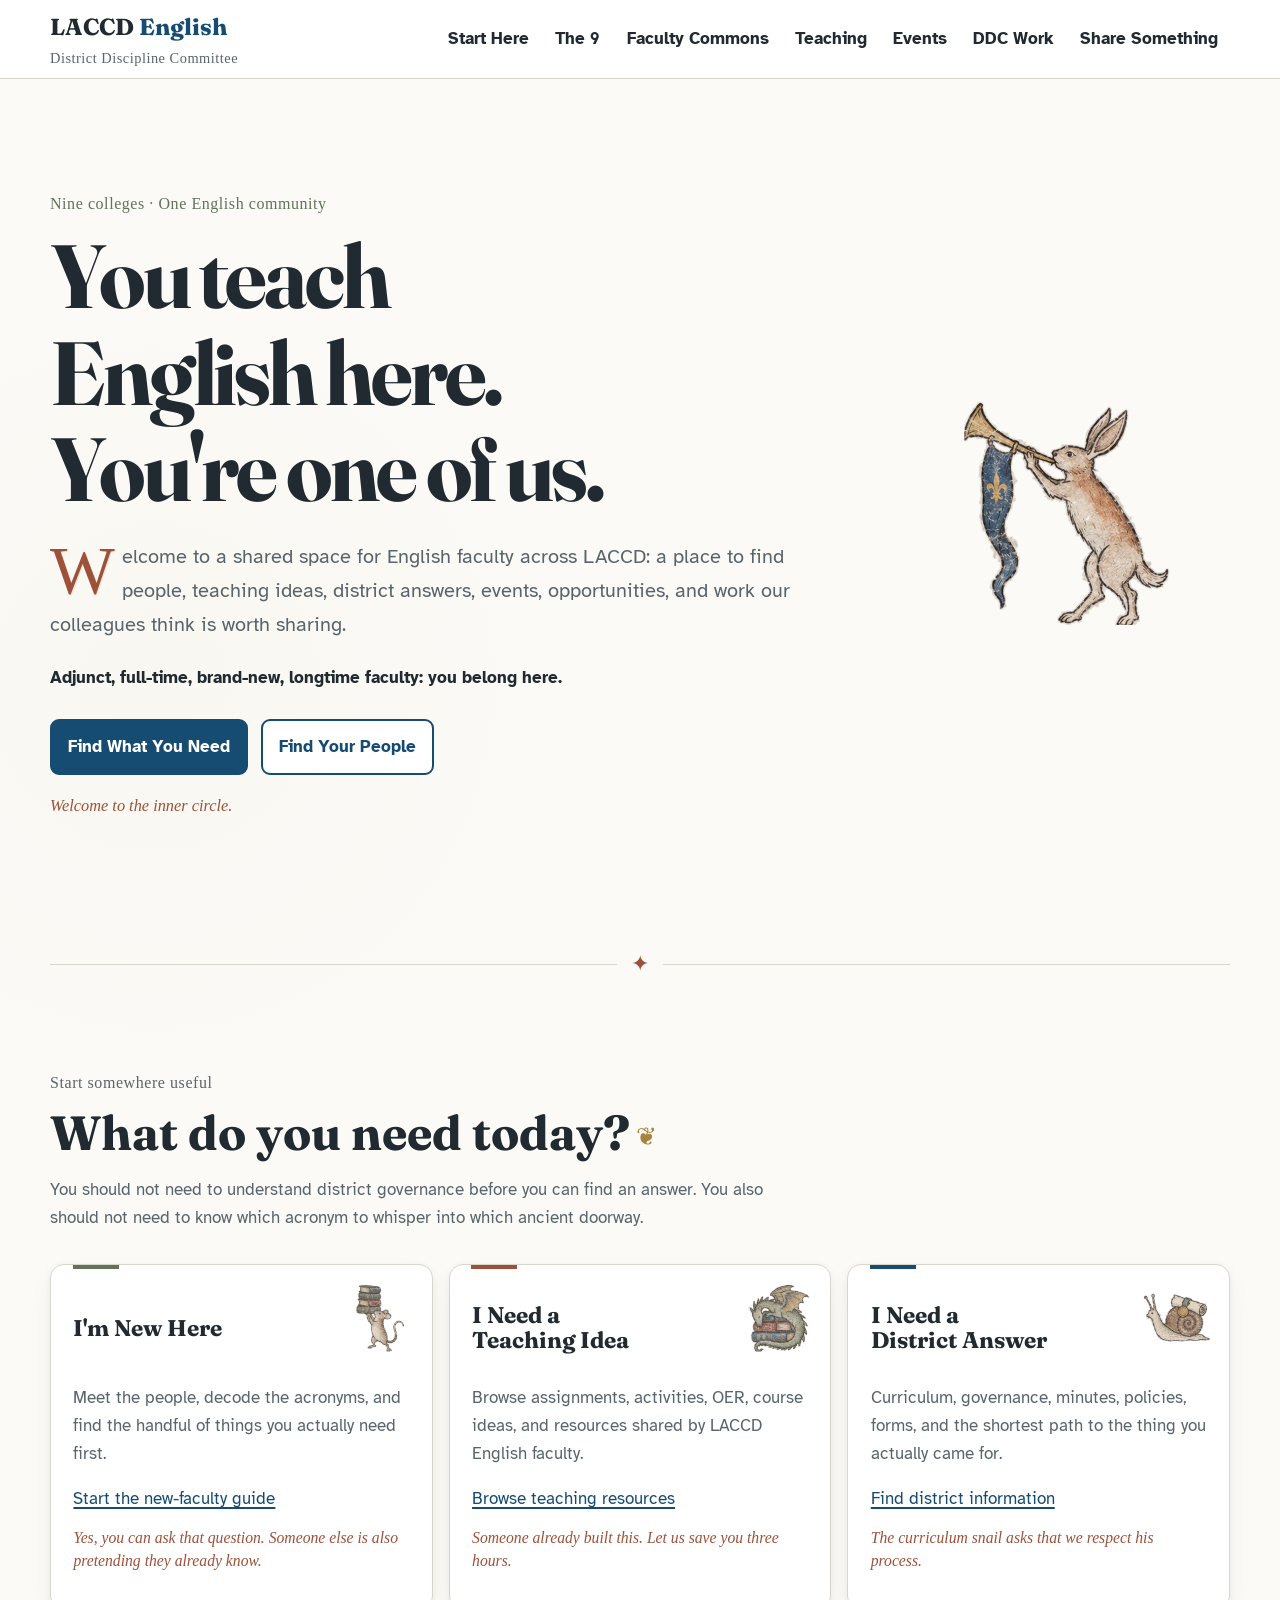
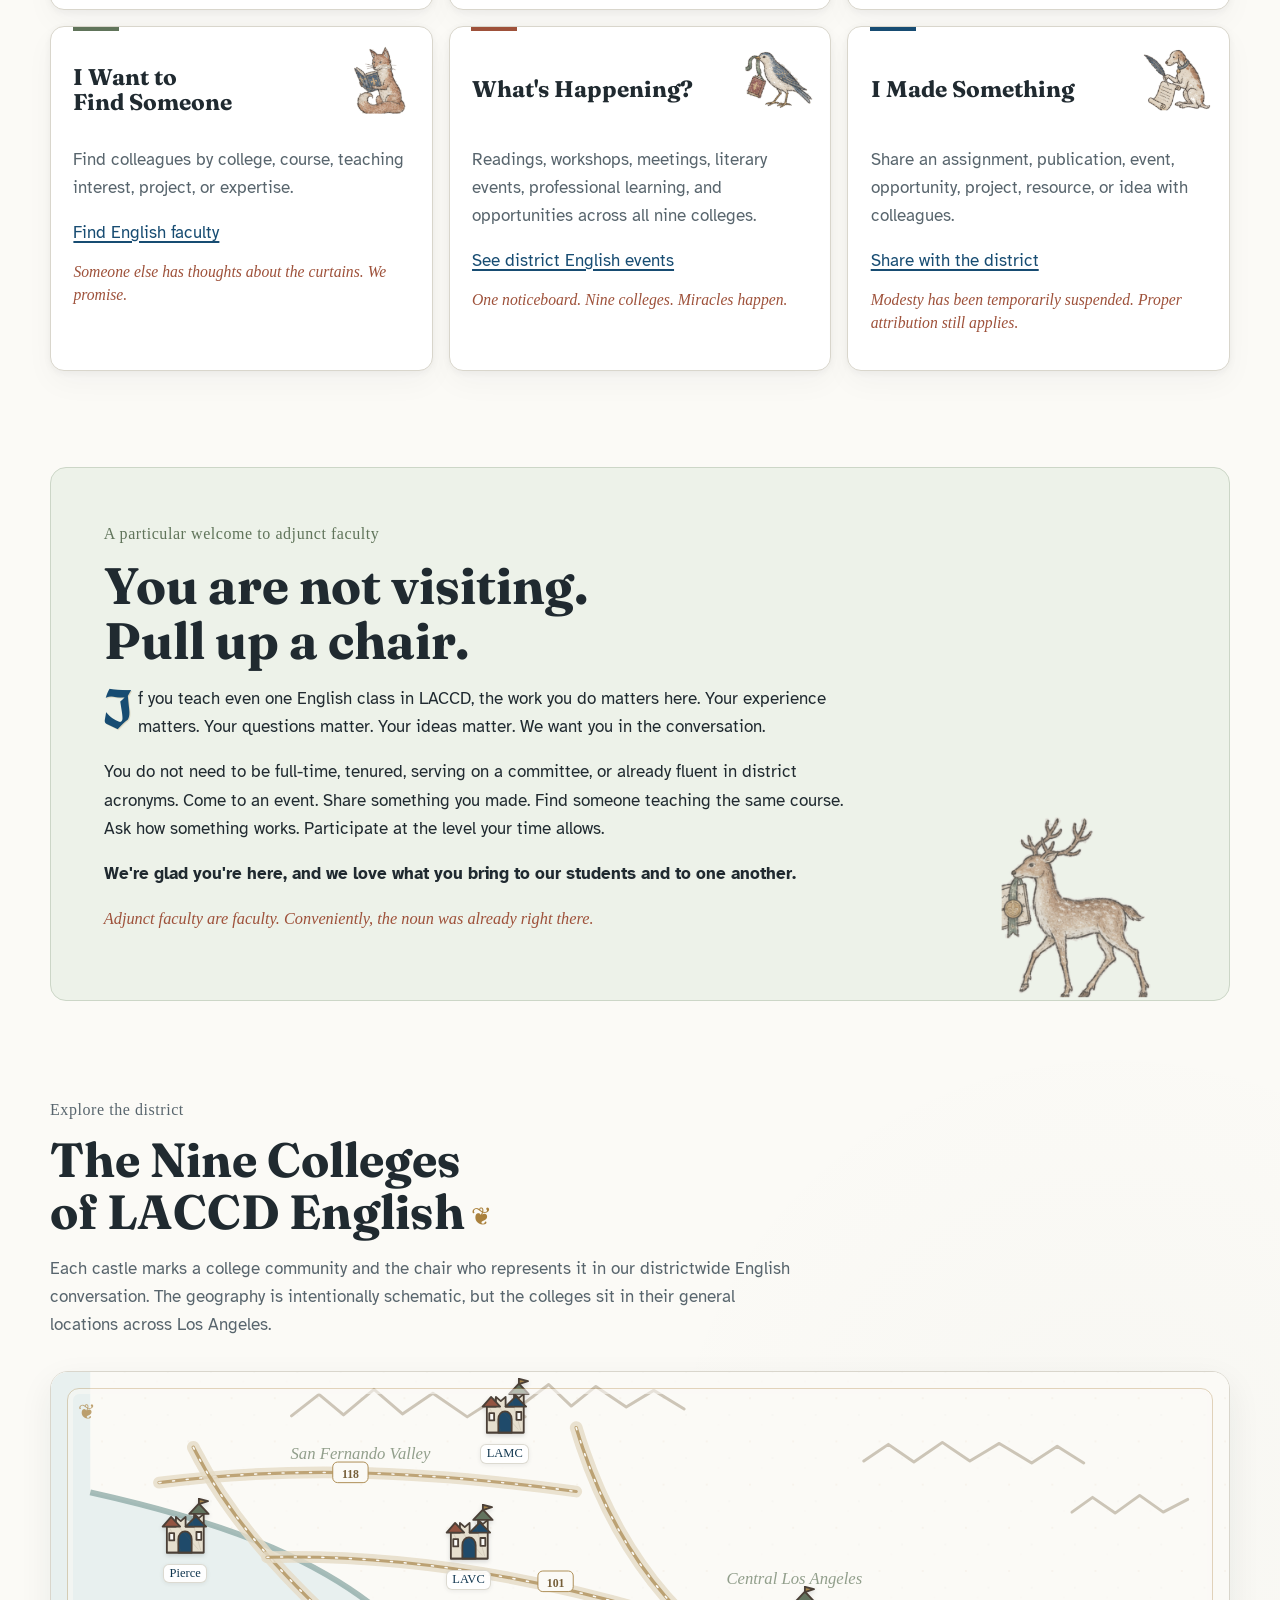
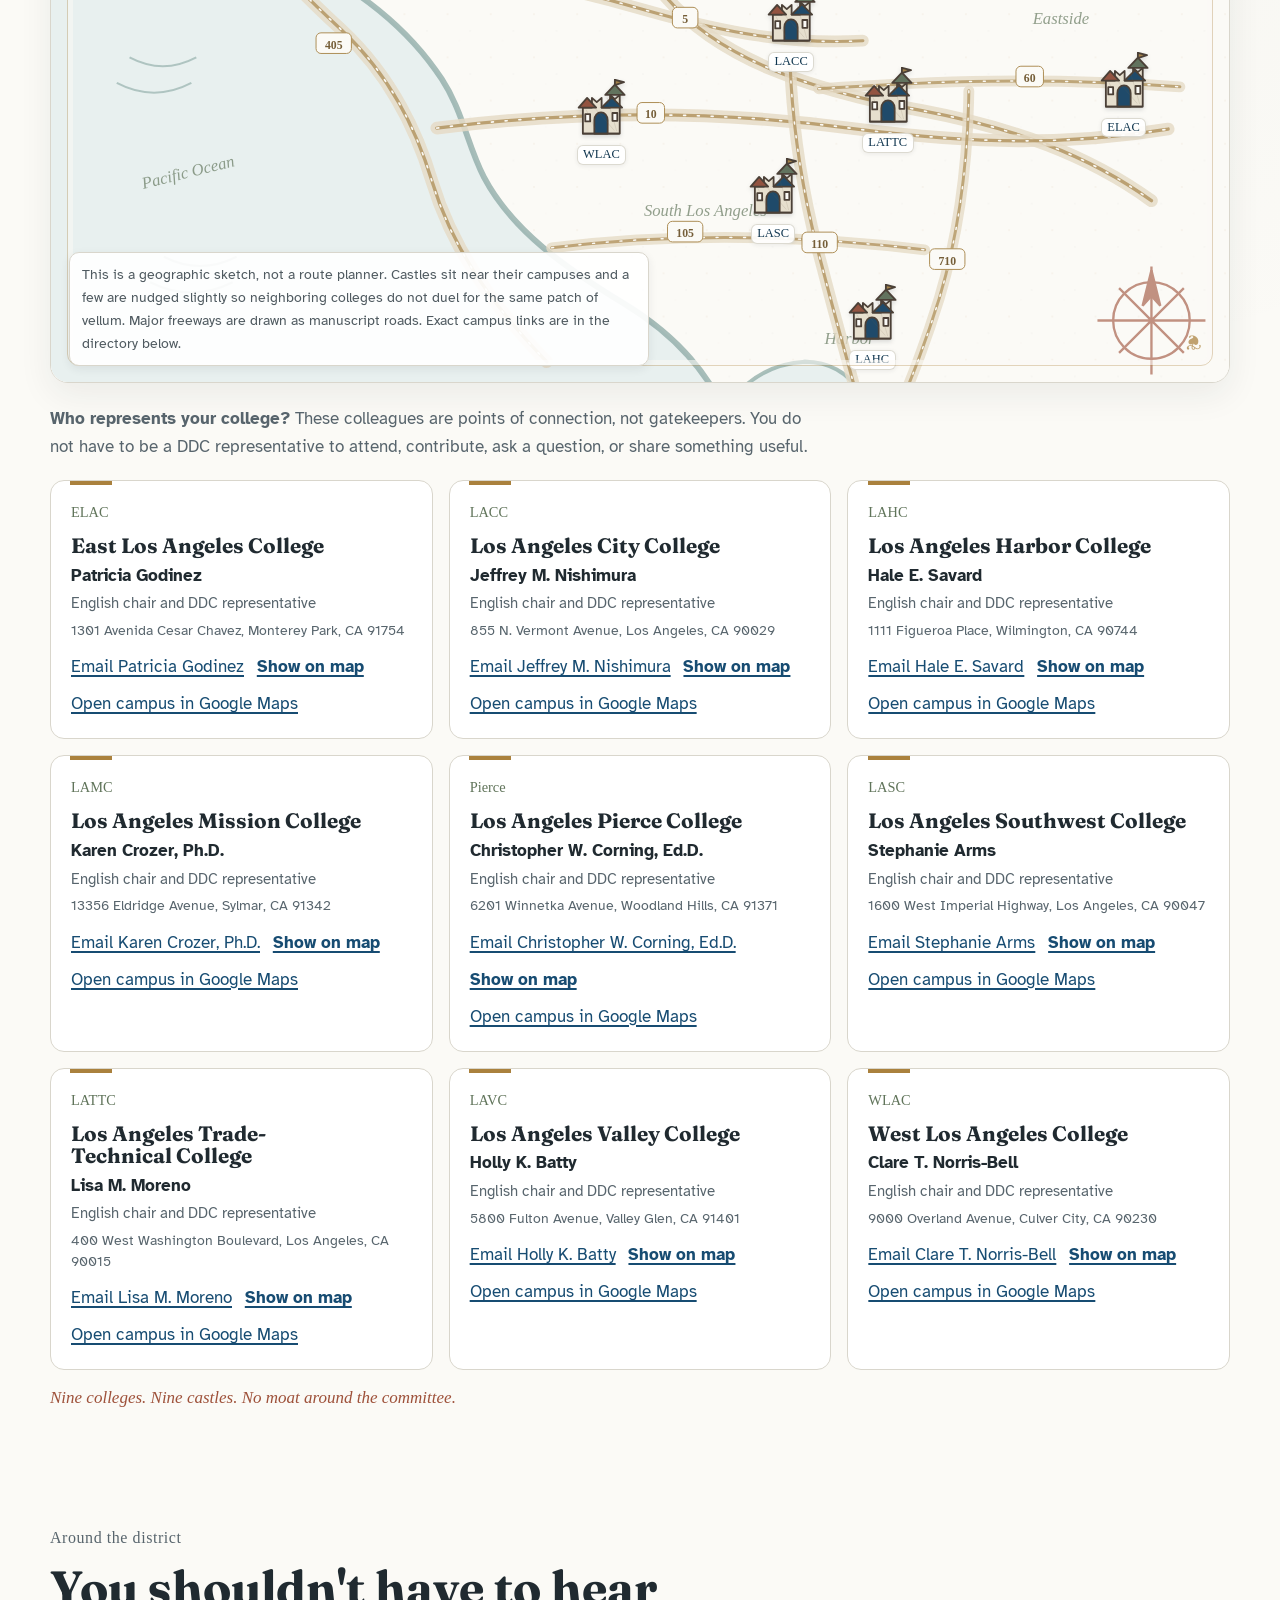
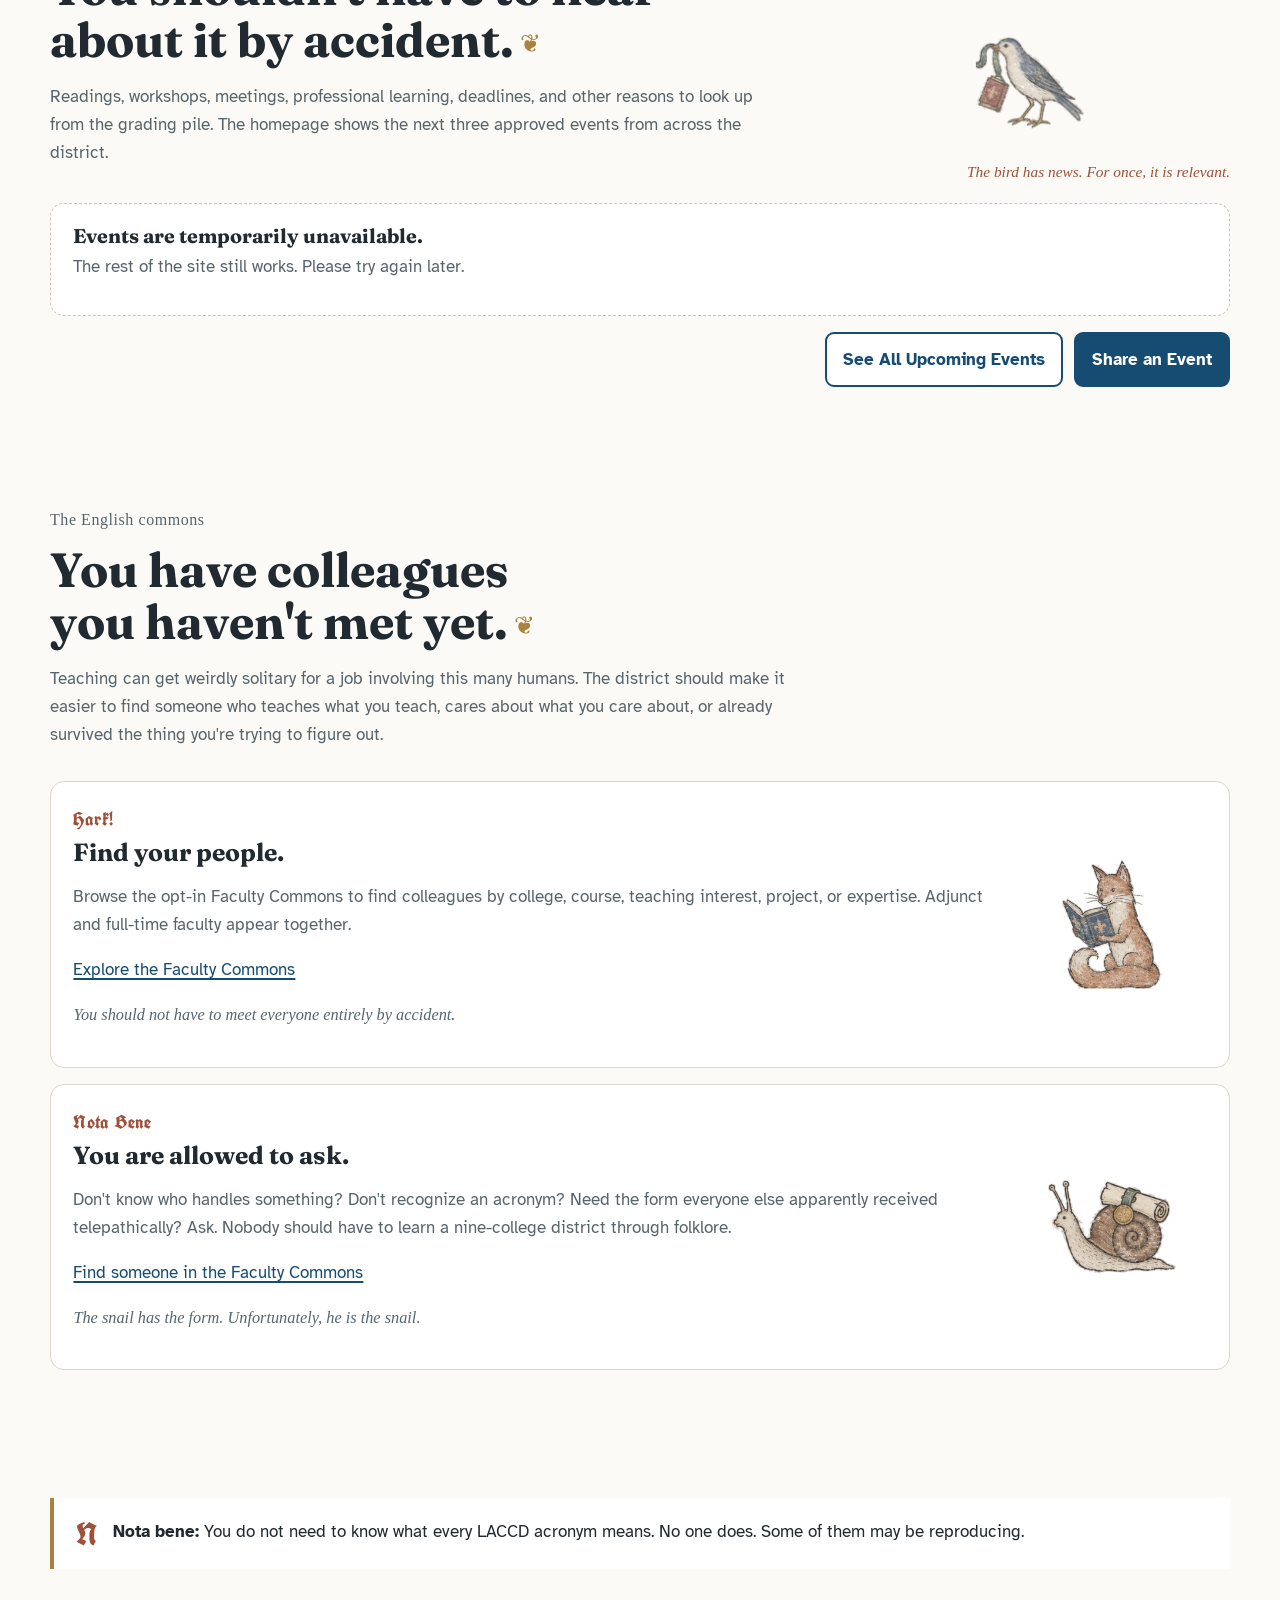
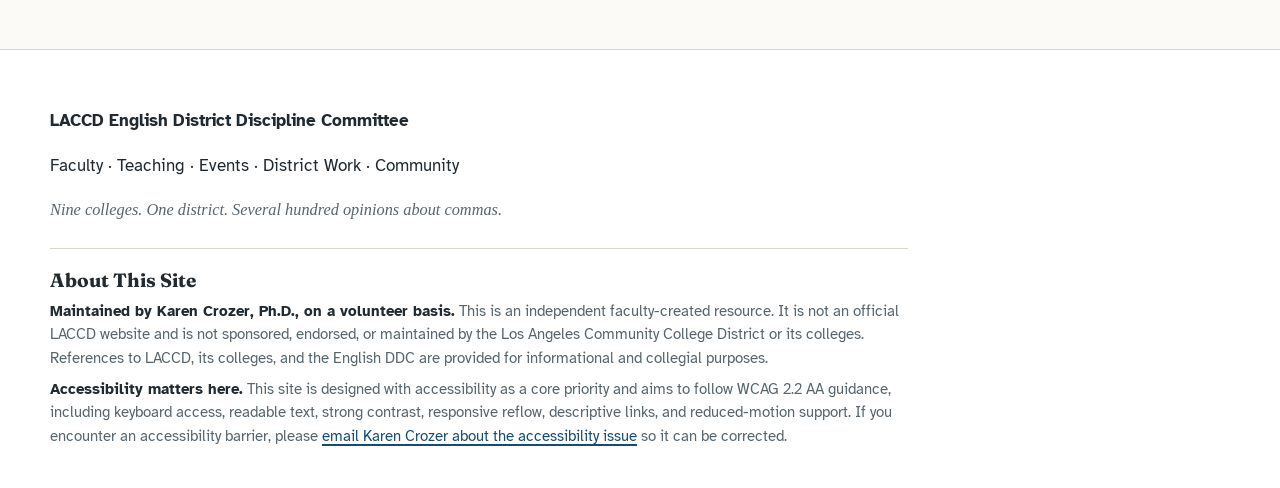
==== commit f4305062: "Add files via upload" ====
--- a/index.html
+++ b/index.html
@@ -220,6 +220,7 @@
       <ul>
         <li><a href="#start">Start Here</a></li>
         <li><a href="#the-nine">The 9</a></li>
+        <li><a href="faculty.html">Faculty Commons</a></li>
         <li><a href="#teaching">Teaching</a></li>
         <li><a href="events.html">Events</a></li>
         <li><a href="#district">DDC Work</a></li>
@@ -238,7 +239,7 @@
       <p class="hero-belong">Adjunct, full-time, brand-new, longtime faculty: you belong here.</p>
       <div class="actions">
         <a class="button primary" href="#start">Find What You Need</a>
-        <a class="button secondary" href="#the-nine">Find Your People</a>
+        <a class="button secondary" href="faculty.html">Find Your People</a>
       </div>
       <p class="marginal-note">Welcome to the inner circle.</p>
     </div>
@@ -261,7 +262,7 @@
         <img class="card-art" src="assets/marginalia/scholar-mouse-flipped.png" alt="" aria-hidden="true">
         <h3>I'm New Here</h3>
         <p>Meet the people, decode the acronyms, and find the handful of things you actually need first.</p>
-        <a href="#">Start the new-faculty guide</a>
+        <a href="new-faculty.html">Start the new-faculty guide</a>
         <p class="card-note">Yes, you can ask that question. Someone else is also pretending they already know.</p>
       </article>
 
@@ -285,7 +286,7 @@
         <img class="card-art" src="assets/marginalia/reader-fox-flipped.png" alt="" aria-hidden="true">
         <h3>I Want to Find Someone</h3>
         <p>Find colleagues by college, course, teaching interest, project, or expertise.</p>
-        <a href="#the-nine">Find English faculty</a>
+        <a href="faculty.html">Find English faculty</a>
         <p class="card-note">Someone else has thoughts about the curtains. We promise.</p>
       </article>
 
@@ -383,12 +384,12 @@
     <div class="feature-row">
       <div>
         <span class="medieval-label" aria-hidden="true">Hark!</span>
-        <h3>Look what our people made.</h3>
-        <p>Publications, assignments, OER, conference work, literary projects, teaching experiments, and the occasional Canvas page so good someone should probably frame it.</p>
-        <a href="#">See faculty work</a>
-        <p class="marginal-note">Bragging is permitted when properly cited.</p>
+        <h3>Find your people.</h3>
+        <p>Browse the opt-in Faculty Commons to find colleagues by college, course, teaching interest, project, or expertise. Adjunct and full-time faculty appear together.</p>
+        <a href="faculty.html">Explore the Faculty Commons</a>
+        <p class="marginal-note">You should not have to meet everyone entirely by accident.</p>
       </div>
-      <img src="assets/marginalia/scribe-dog-flipped.png" alt="" aria-hidden="true">
+      <img src="assets/marginalia/reader-fox-flipped.png" alt="" aria-hidden="true">
     </div>
 
     <div class="feature-row">
@@ -396,7 +397,7 @@
         <span class="medieval-label" aria-hidden="true">Nota Bene</span>
         <h3>You are allowed to ask.</h3>
         <p>Don't know who handles something? Don't recognize an acronym? Need the form everyone else apparently received telepathically? Ask. Nobody should have to learn a nine-college district through folklore.</p>
-        <a href="#">Help me find the right person</a>
+        <a href="faculty.html">Find someone in the Faculty Commons</a>
         <p class="marginal-note">The snail has the form. Unfortunately, he is the snail.</p>
       </div>
       <img src="assets/marginalia/messenger-snail-flipped.png" alt="" aria-hidden="true">
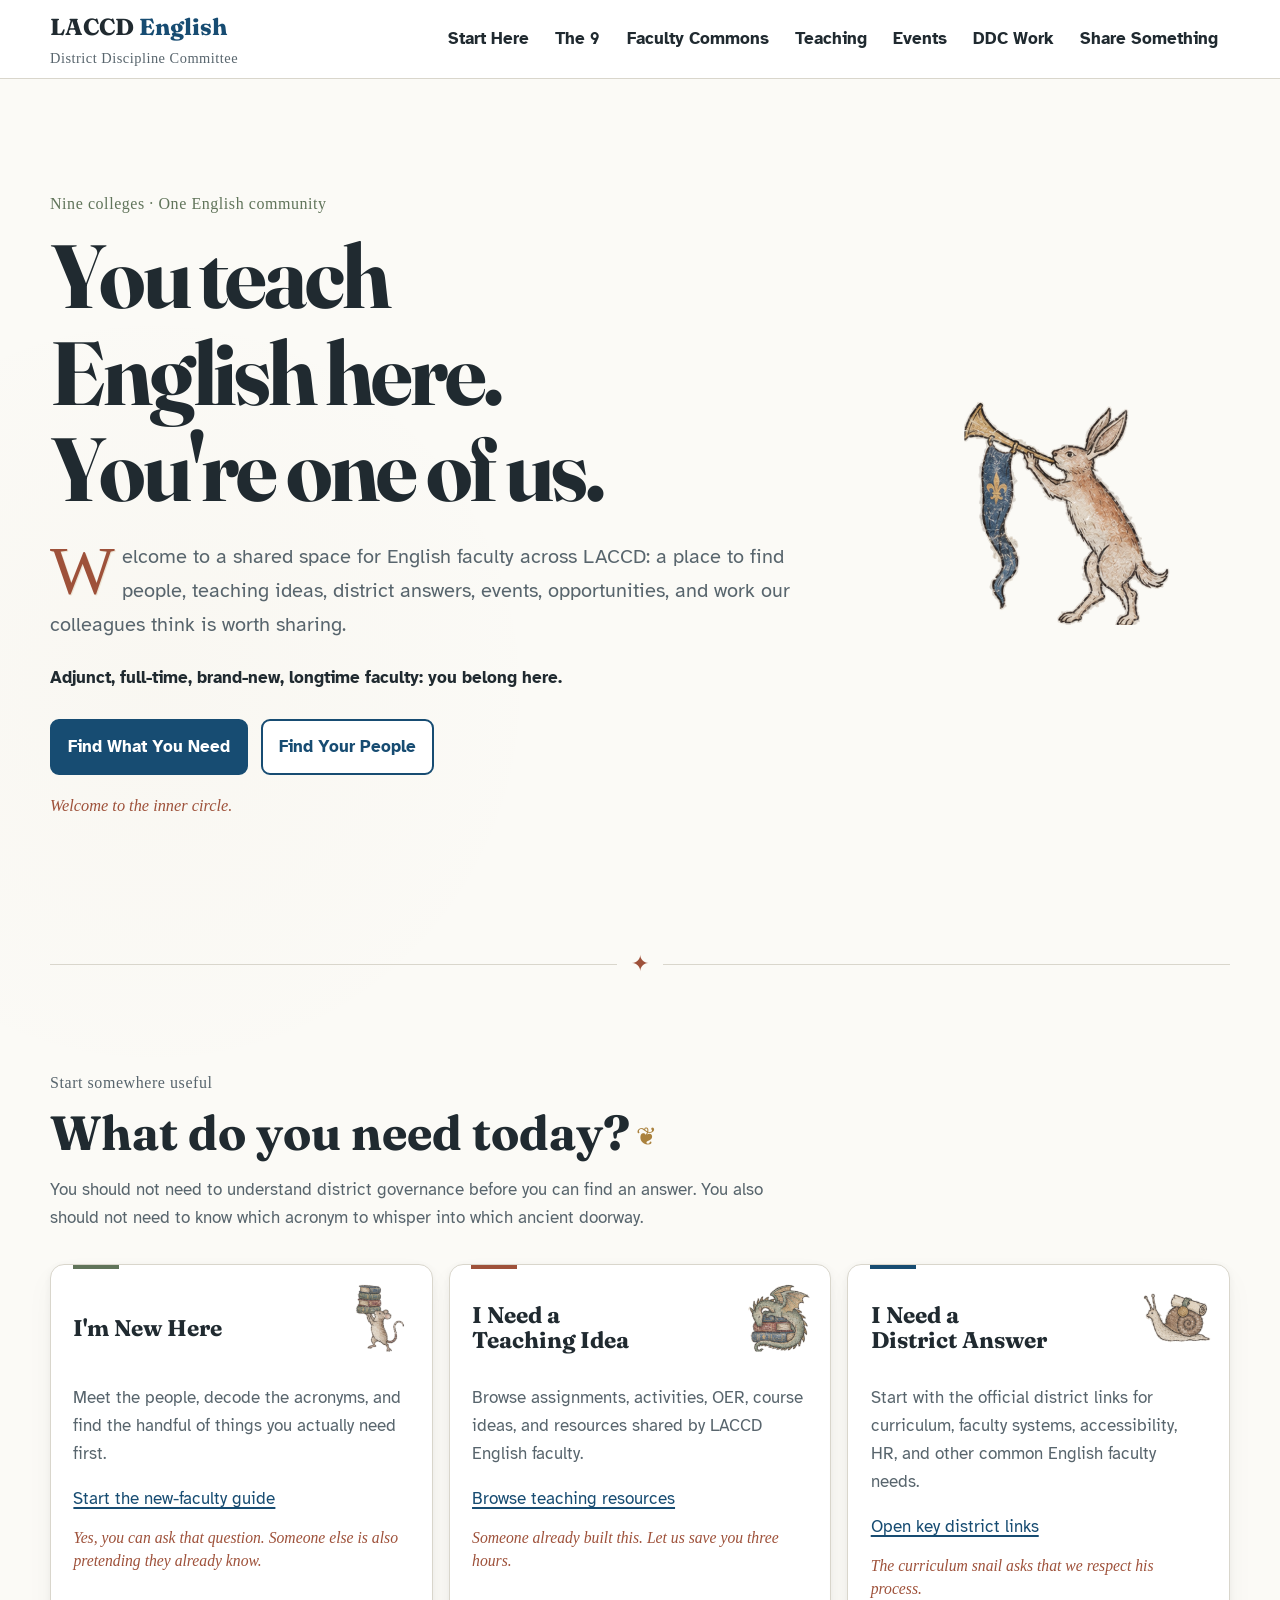
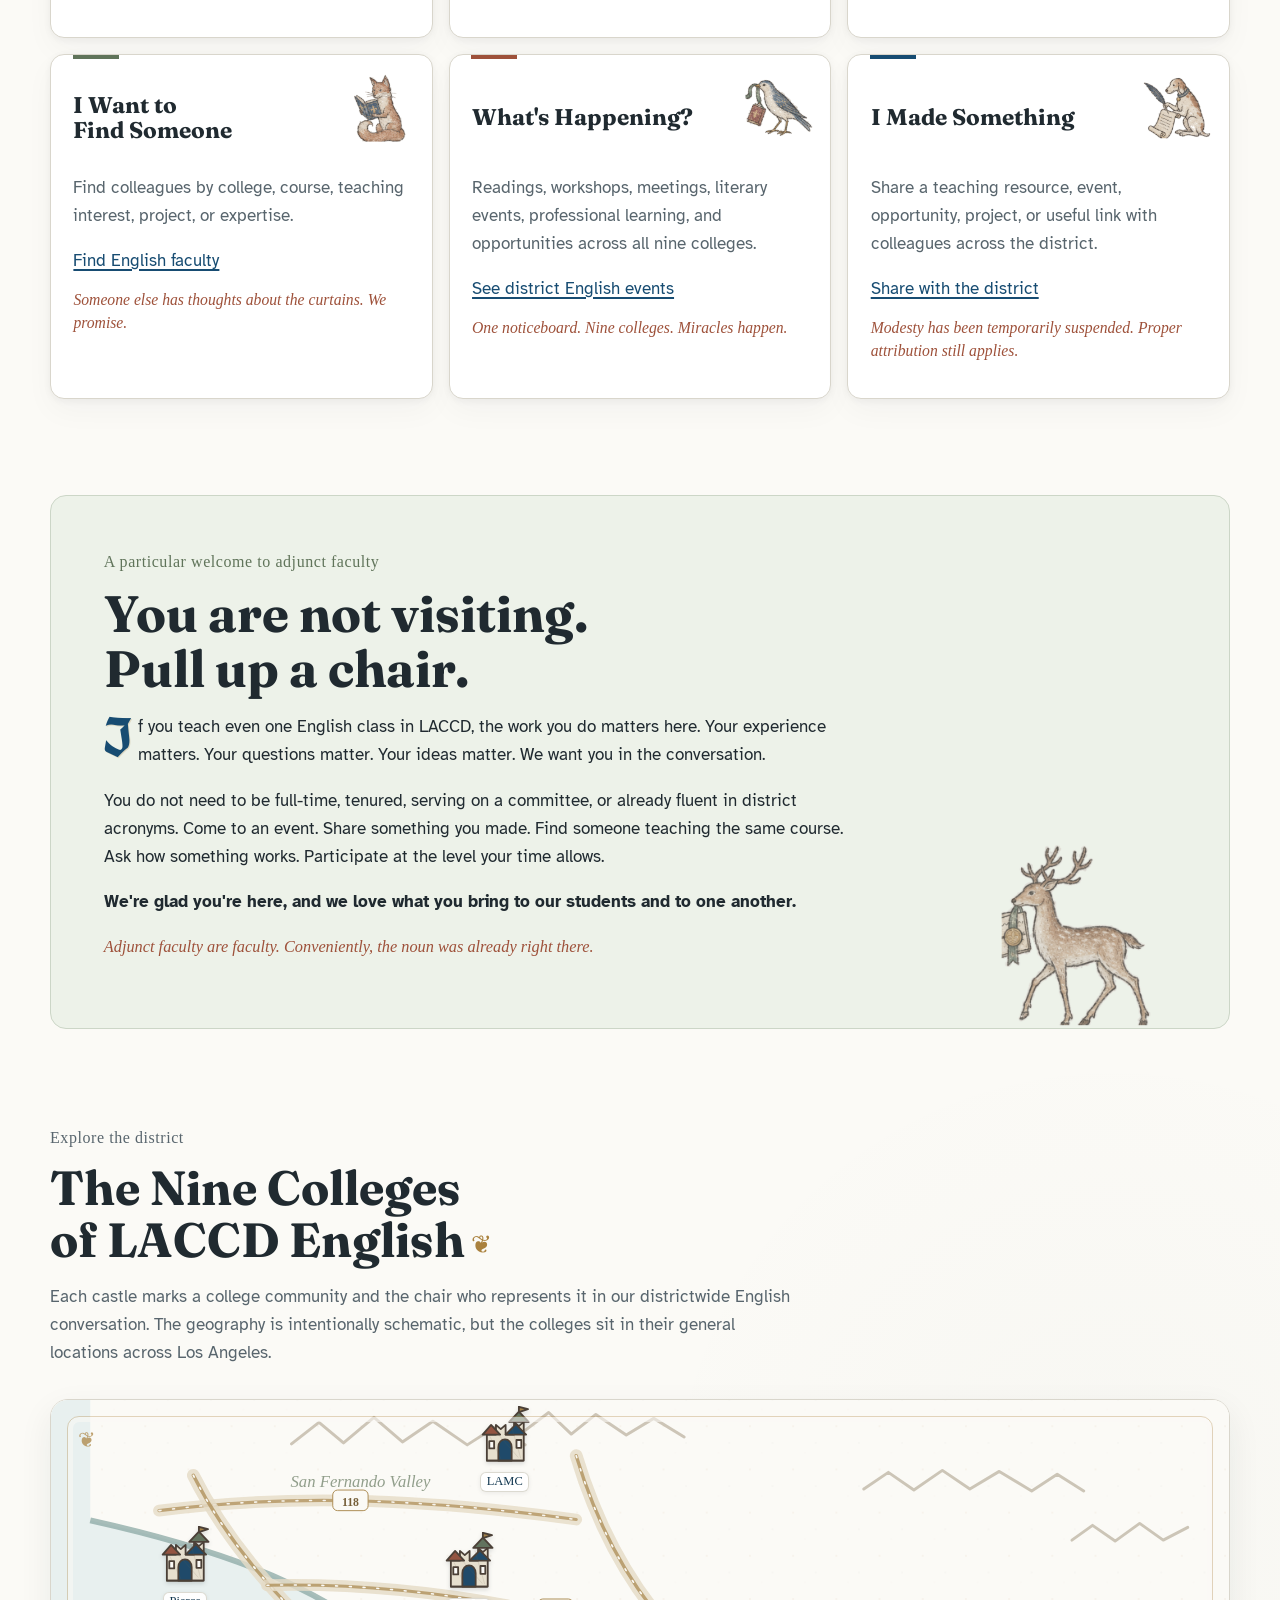
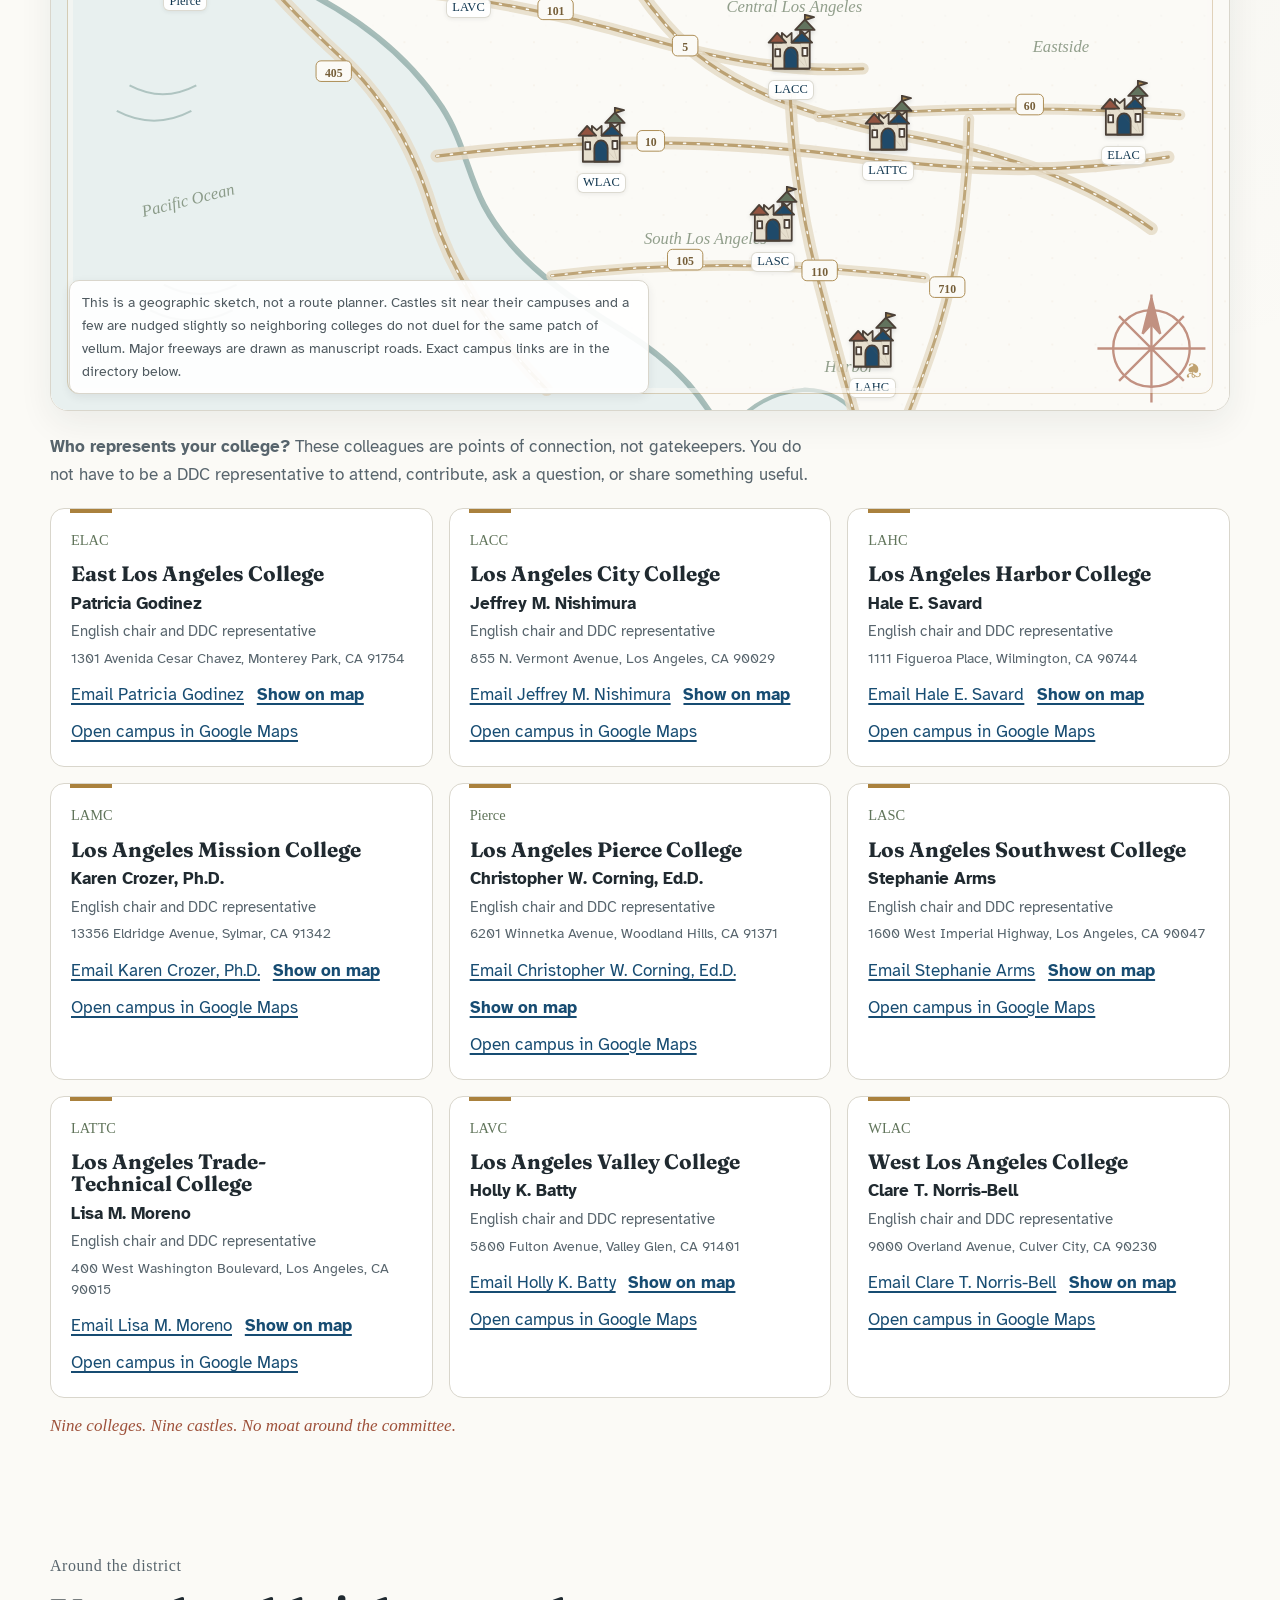
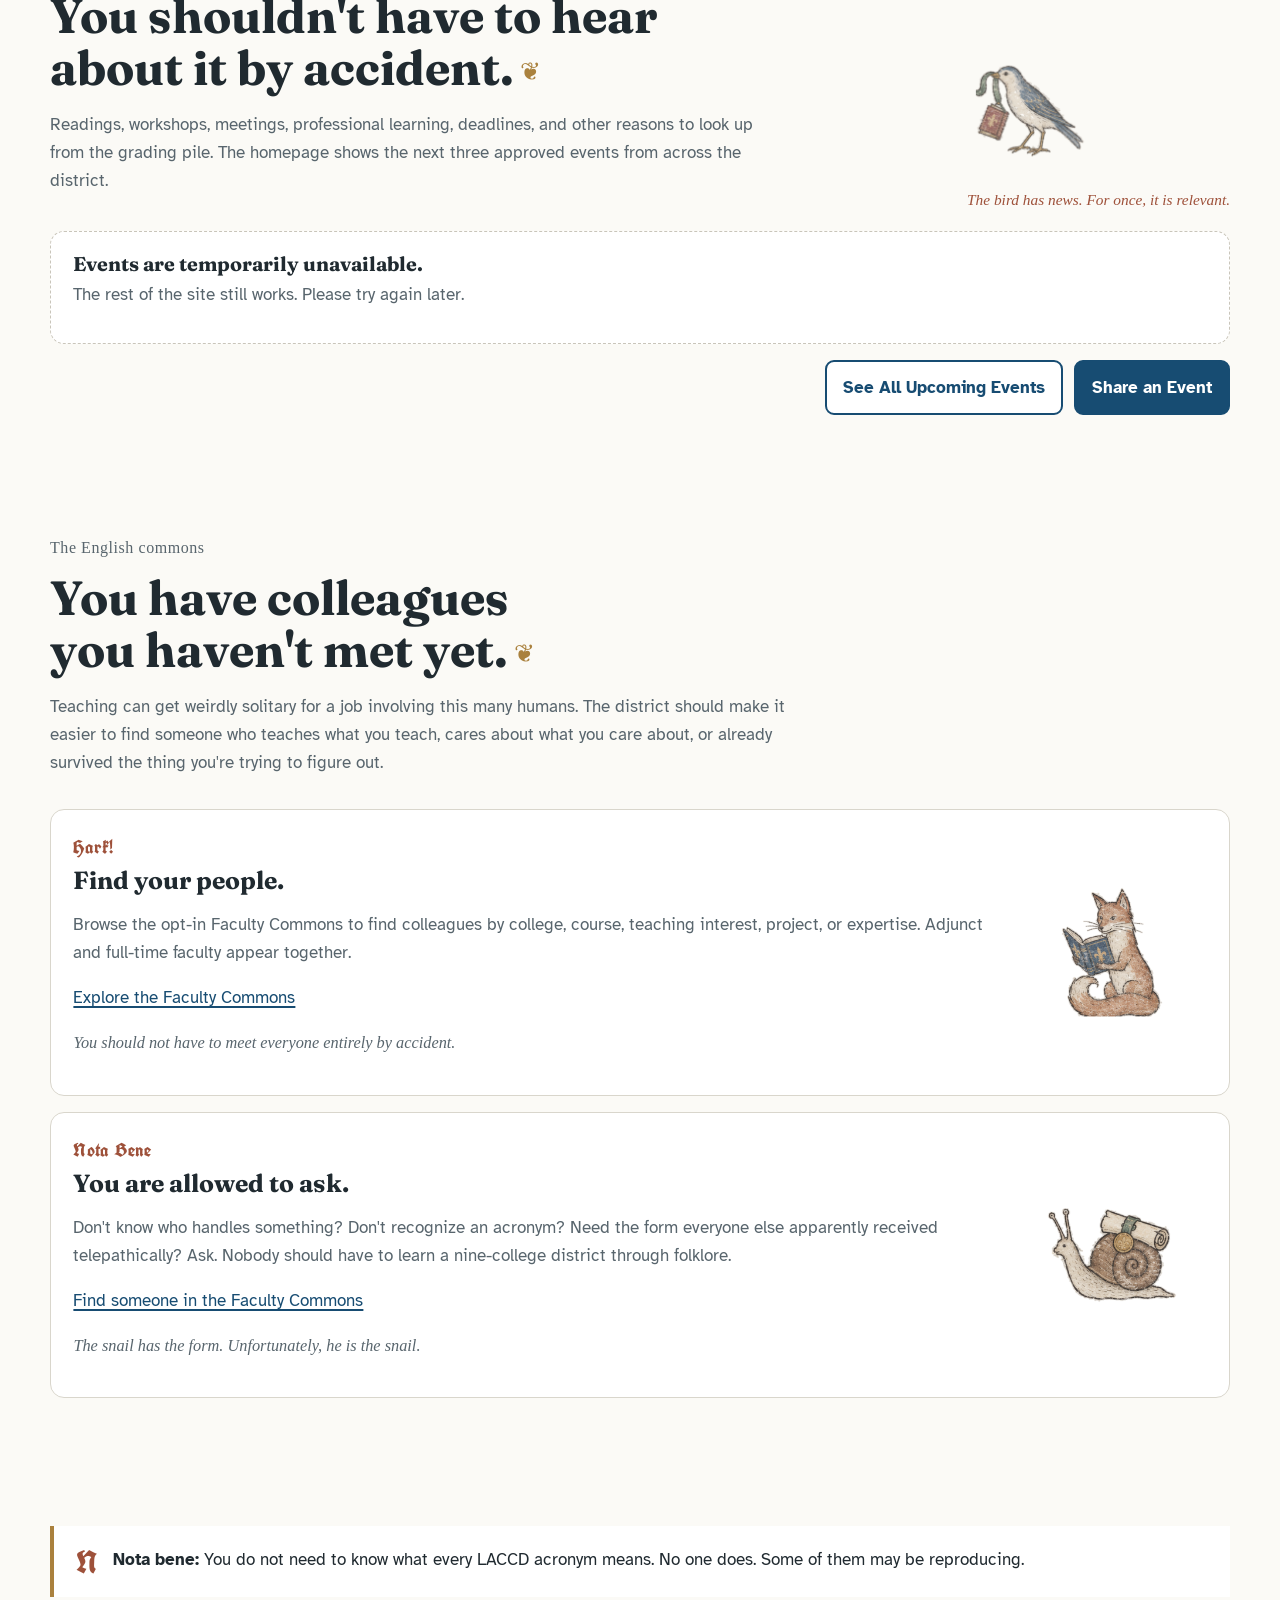
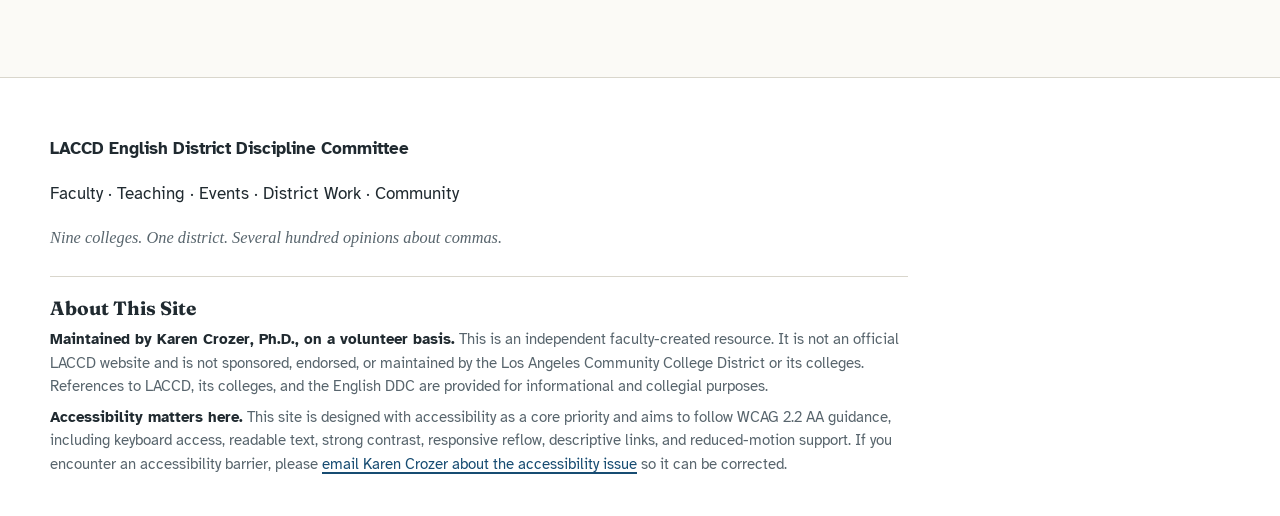
==== commit 5bb2e73b: "Add files via upload" ====
--- a/index.html
+++ b/index.html
@@ -212,7 +212,7 @@
 <a class="skip-link" href="#main">Skip to main content</a>
 <header class="site-header">
   <div class="wrap header-inner">
-    <a class="brand" href="#">
+    <a class="brand" href="index.html">
       <span class="brand-main">LACCD <span>English</span></span>
       <span class="brand-small">District Discipline Committee</span>
     </a>
@@ -270,15 +270,15 @@
         <img class="card-art" src="assets/marginalia/keeper-dragon-flipped.png" alt="" aria-hidden="true">
         <h3>I Need a Teaching Idea</h3>
         <p>Browse assignments, activities, OER, course ideas, and resources shared by LACCD English faculty.</p>
-        <a href="#">Browse teaching resources</a>
+        <a href="resources.html">Browse teaching resources</a>
         <p class="card-note">Someone already built this. Let us save you three hours.</p>
       </article>
 
       <article class="need-card" id="district">
         <img class="card-art" src="assets/marginalia/messenger-snail-flipped.png" alt="" aria-hidden="true">
         <h3>I Need a District Answer</h3>
-        <p>Curriculum, governance, minutes, policies, forms, and the shortest path to the thing you actually came for.</p>
-        <a href="#">Find district information</a>
+        <p>Start with the official district links for curriculum, faculty systems, accessibility, HR, and other common English faculty needs.</p>
+        <a href="new-faculty.html#official">Open key district links</a>
         <p class="card-note">The curriculum snail asks that we respect his process.</p>
       </article>
 
@@ -301,8 +301,8 @@
       <article class="need-card" id="share">
         <img class="card-art" src="assets/marginalia/scribe-dog-flipped.png" alt="" aria-hidden="true">
         <h3>I Made Something</h3>
-        <p>Share an assignment, publication, event, opportunity, project, resource, or idea with colleagues.</p>
-        <a href="#">Share with the district</a>
+        <p>Share a teaching resource, event, opportunity, project, or useful link with colleagues across the district.</p>
+        <a href="resources.html#share">Share with the district</a>
         <p class="card-note">Modesty has been temporarily suspended. Proper attribution still applies.</p>
       </article>
     </div>
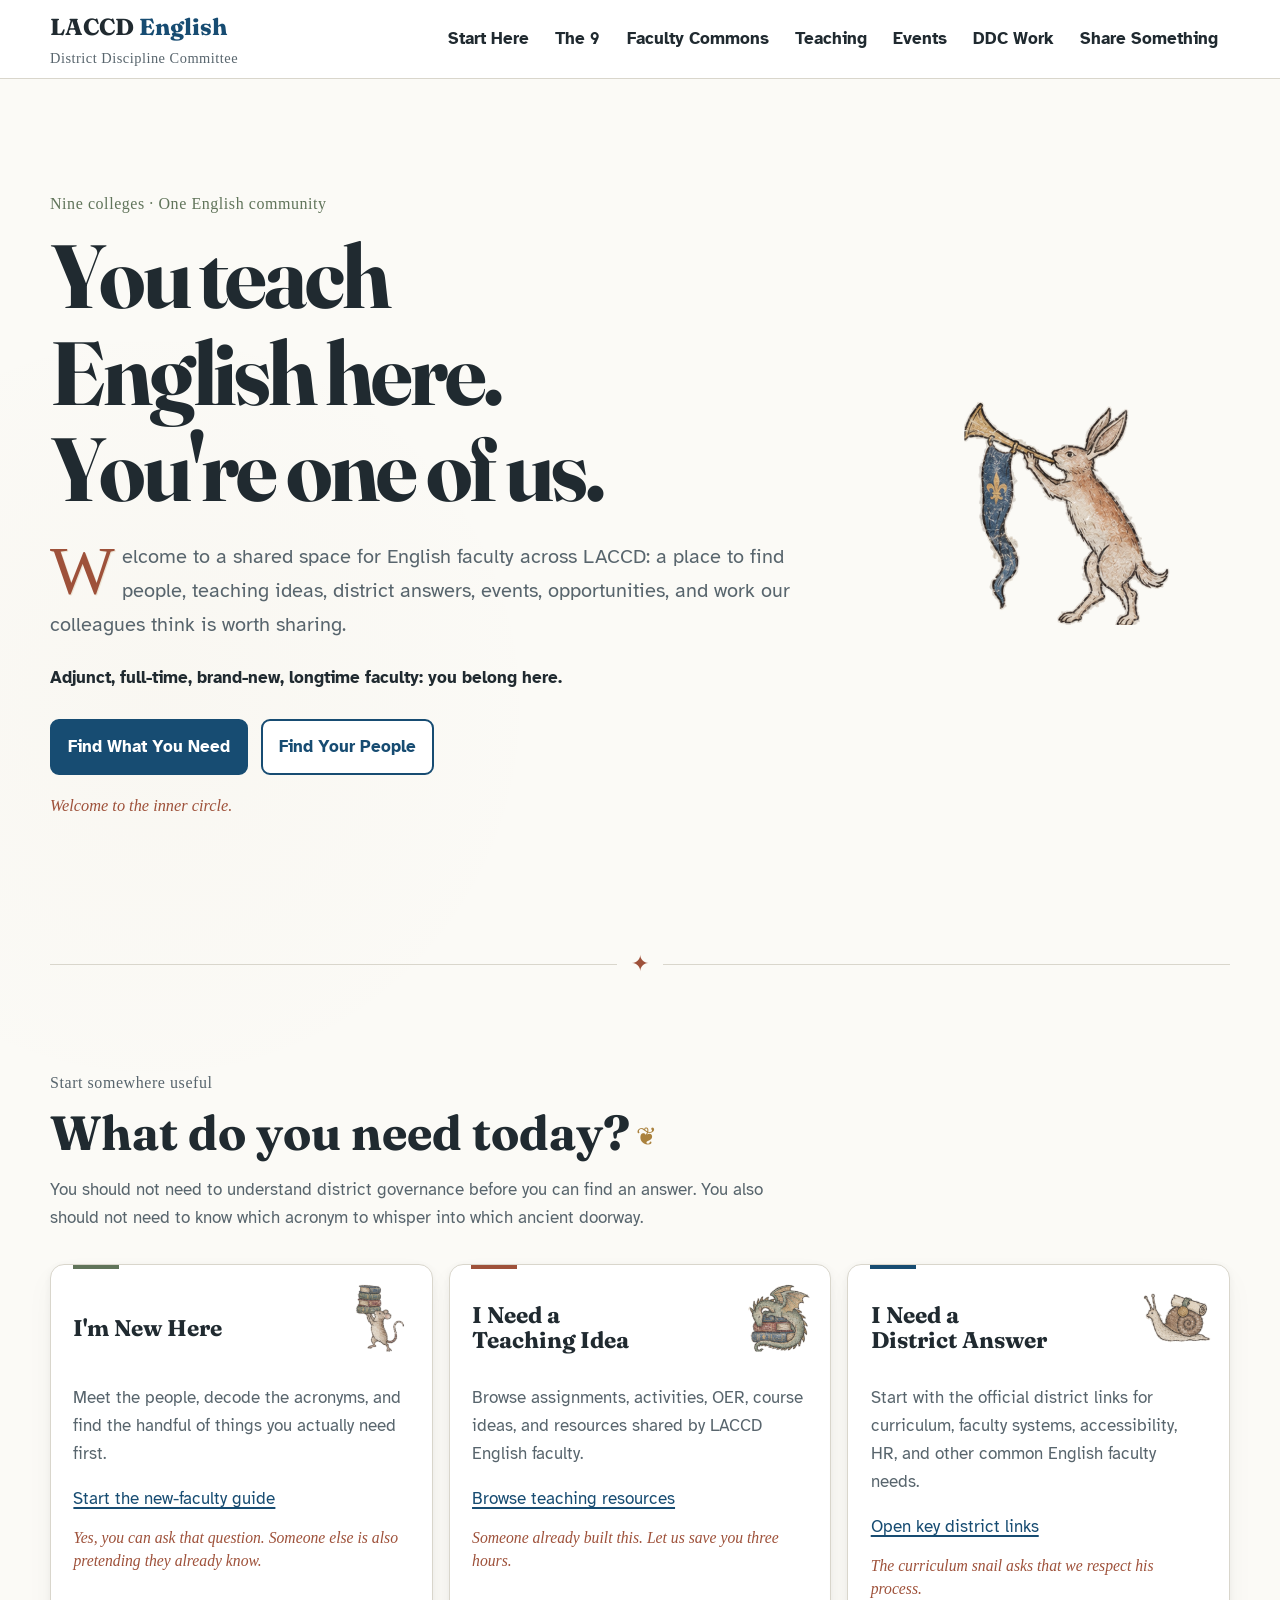
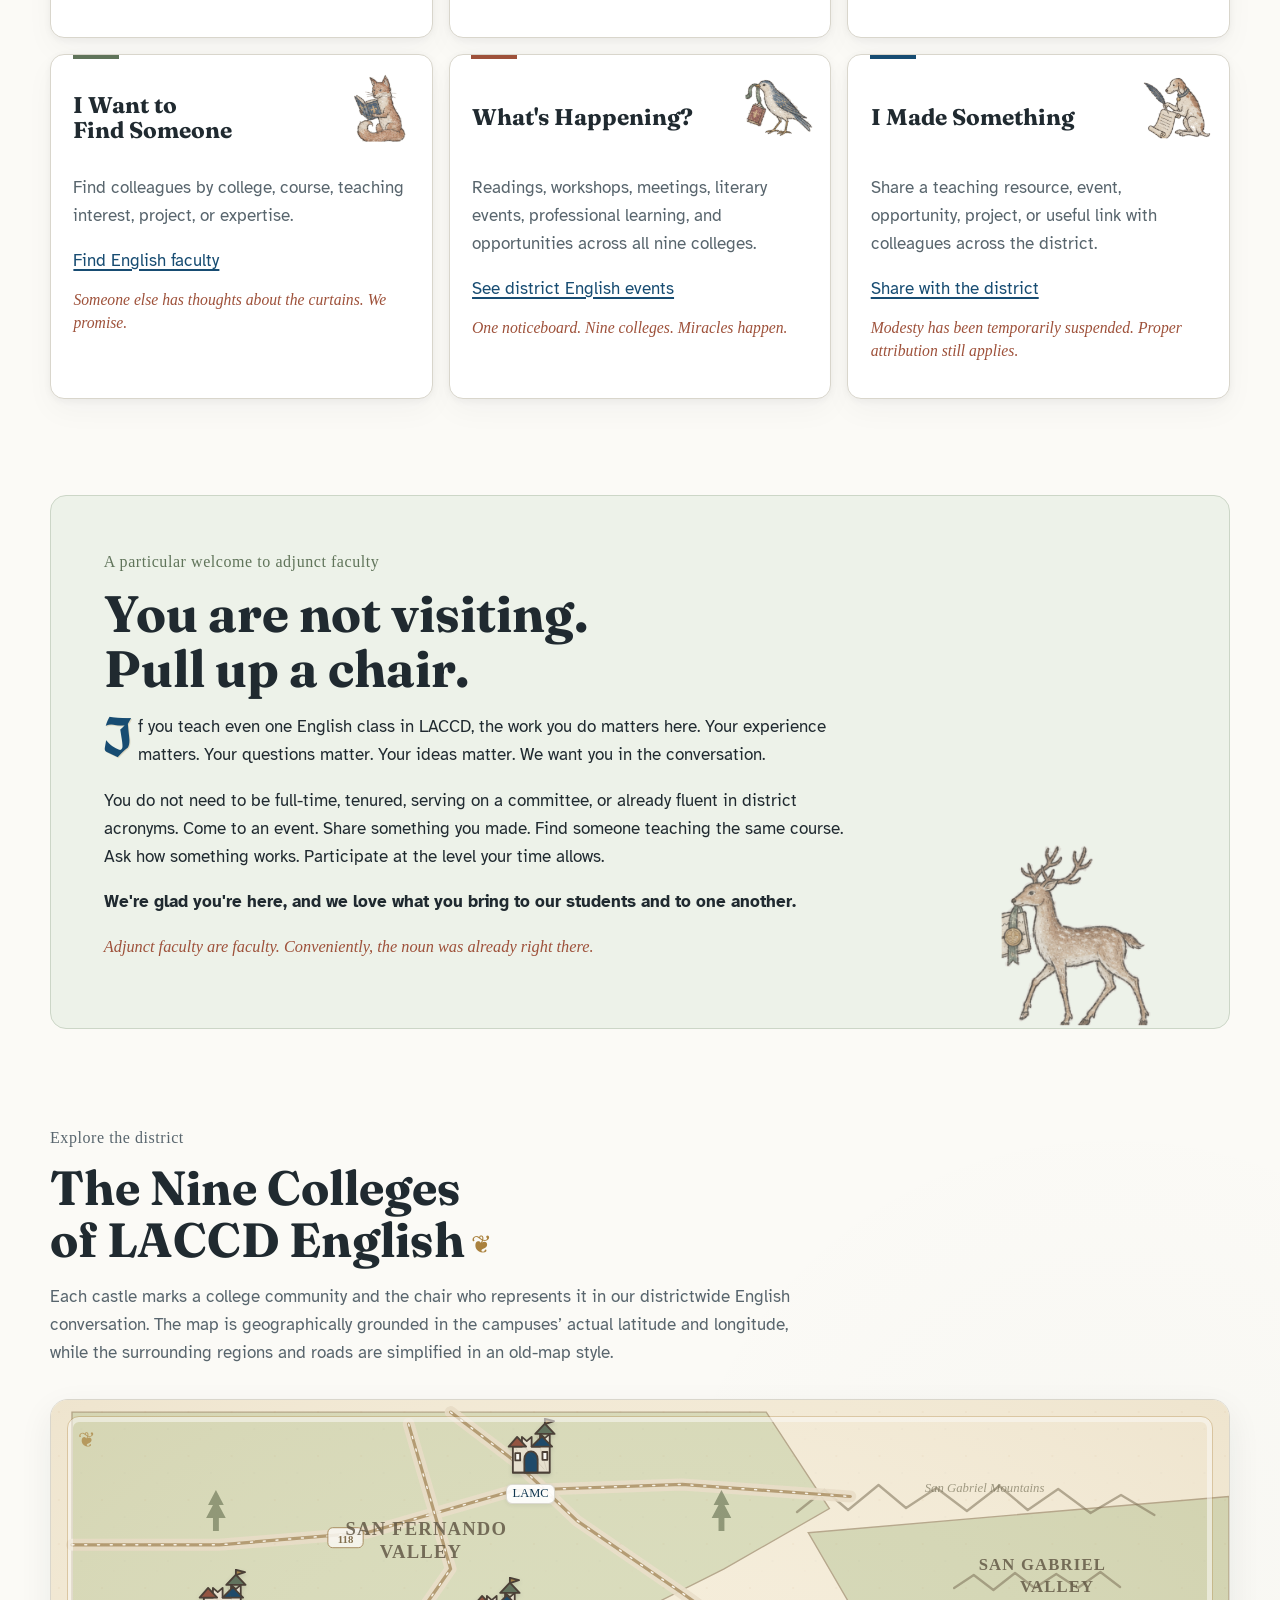
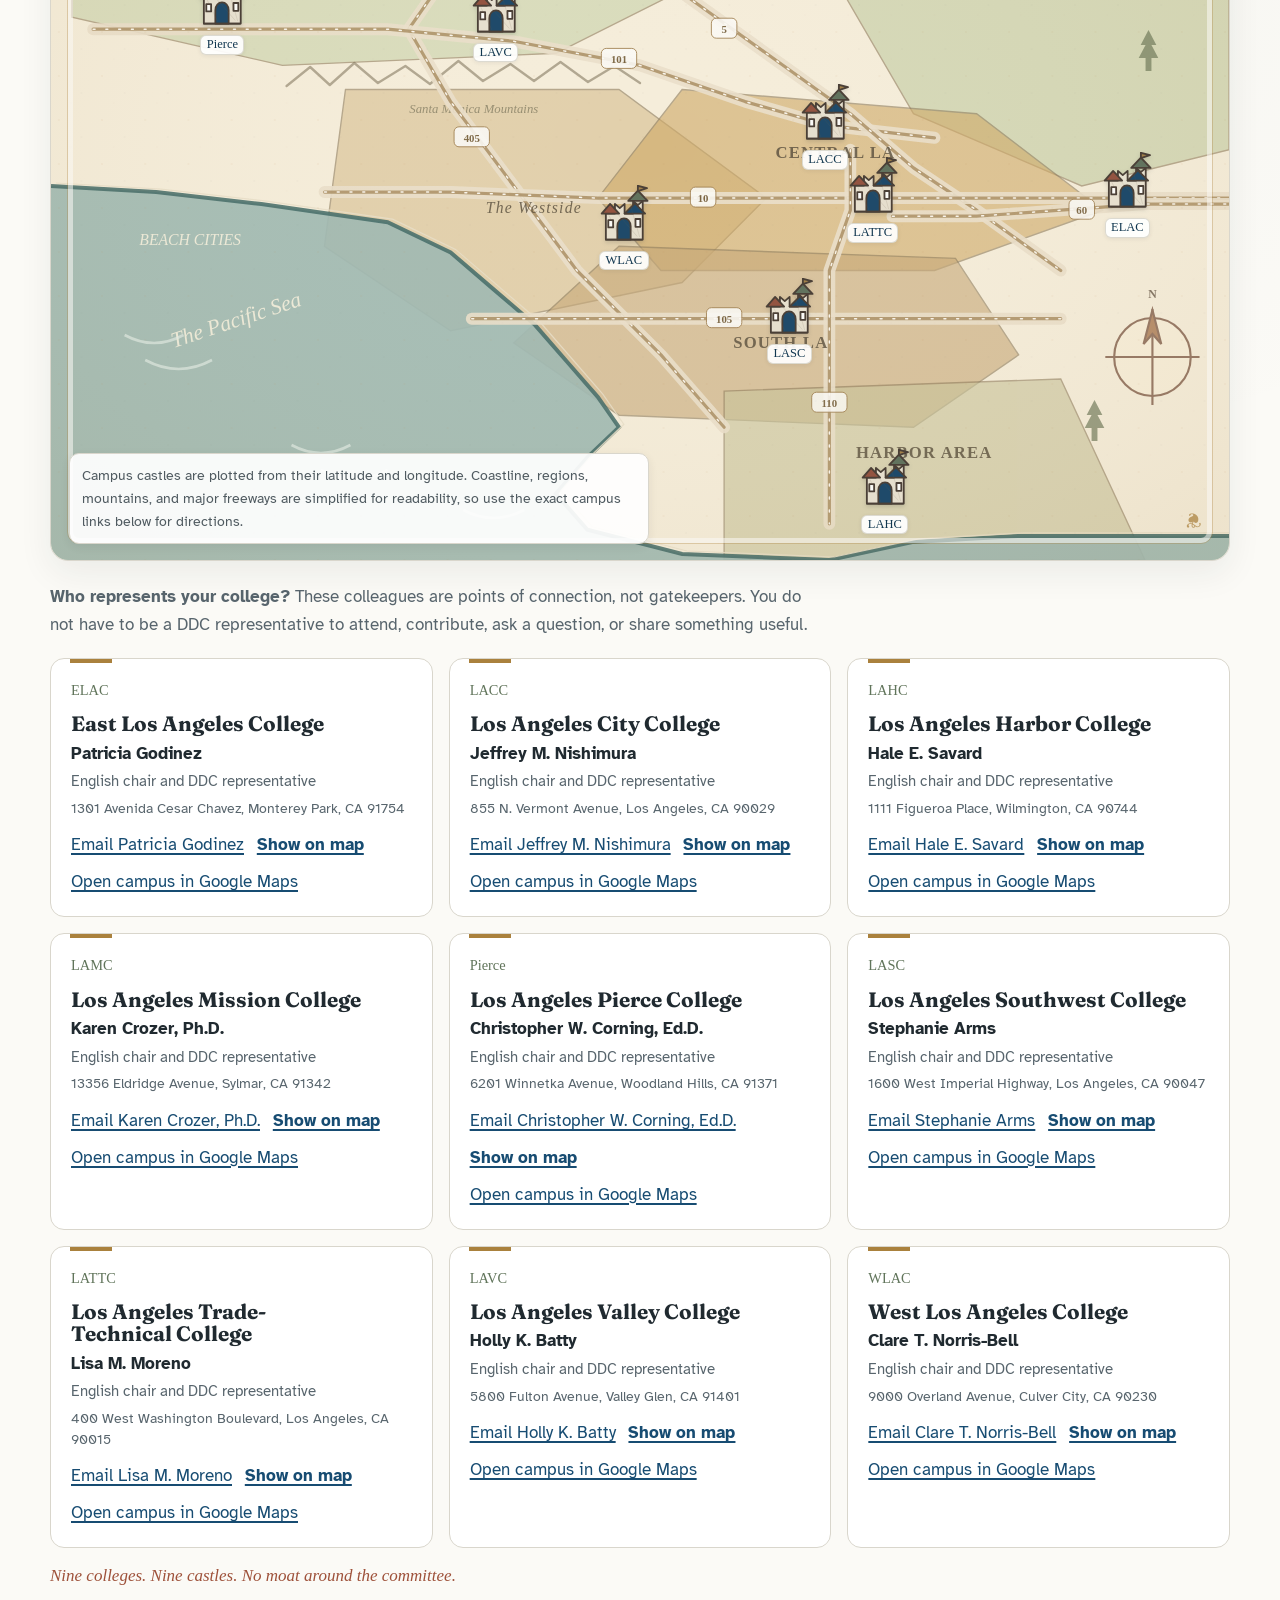
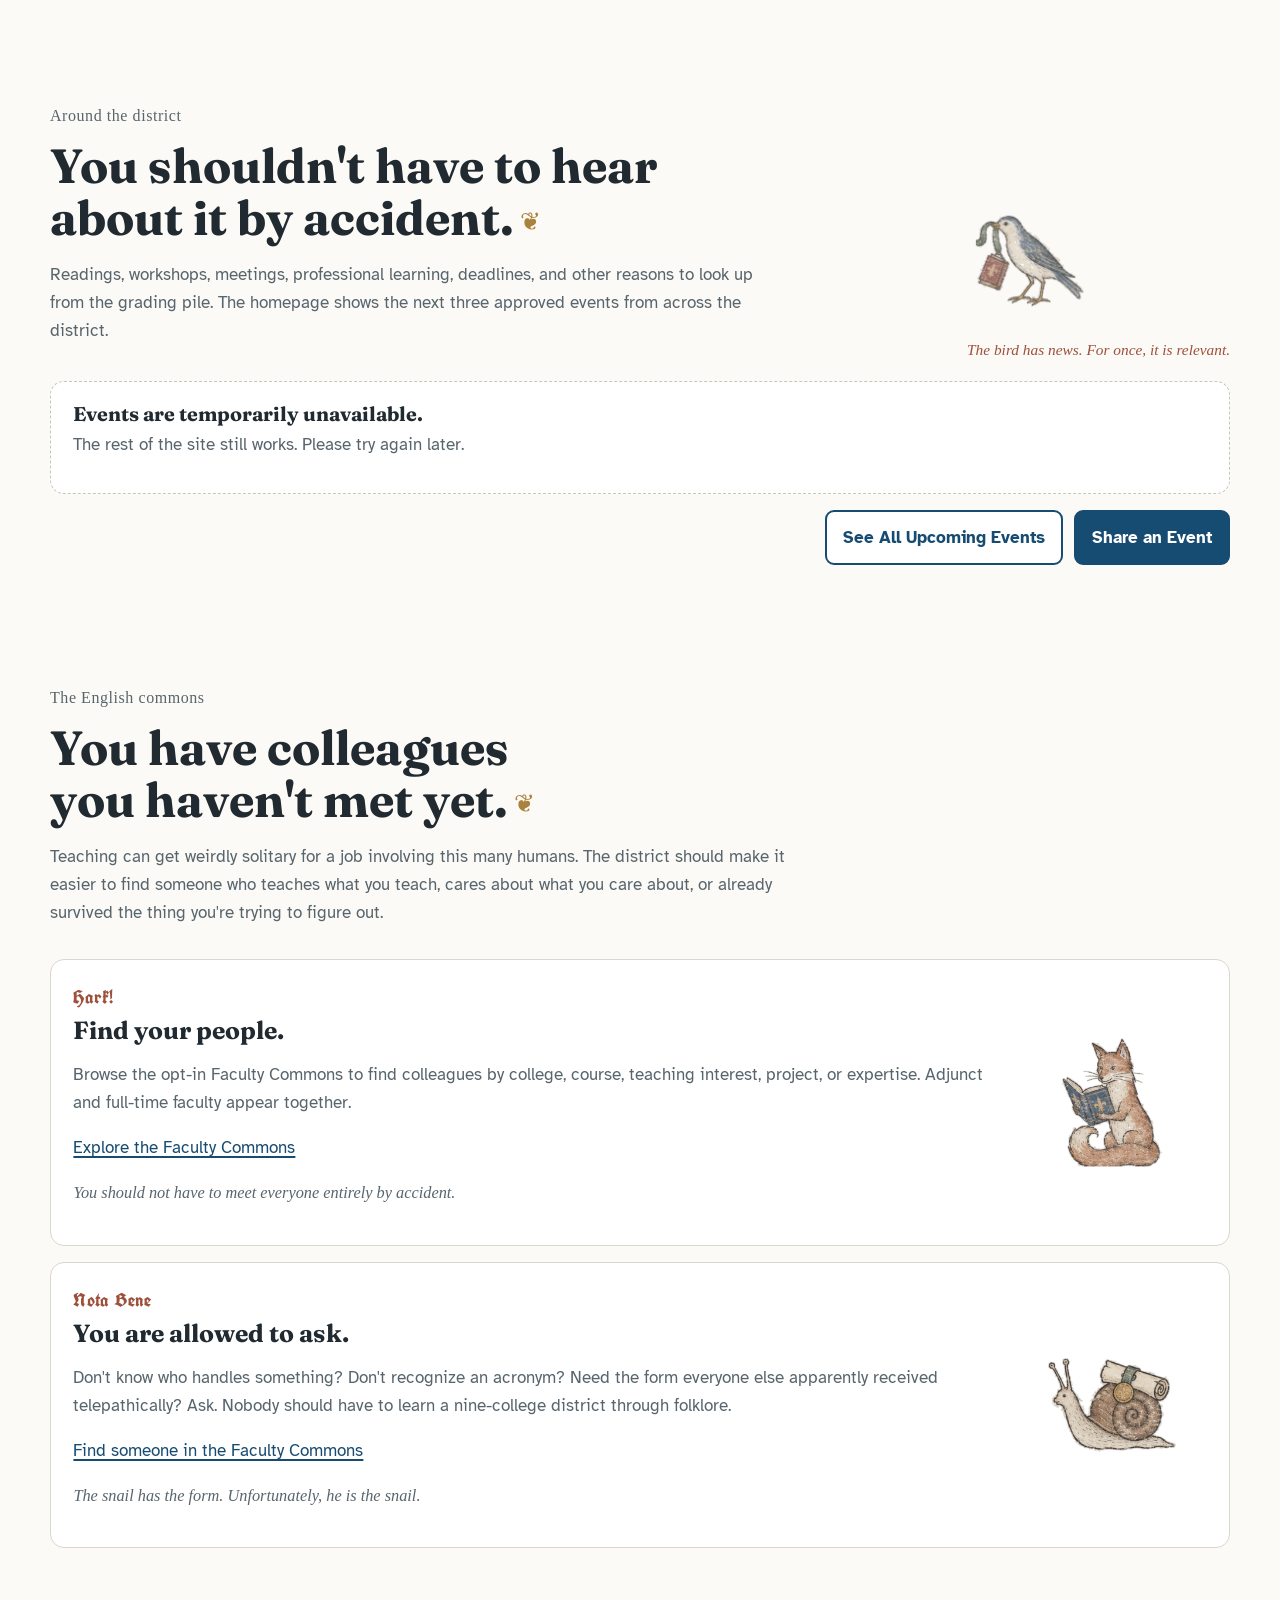
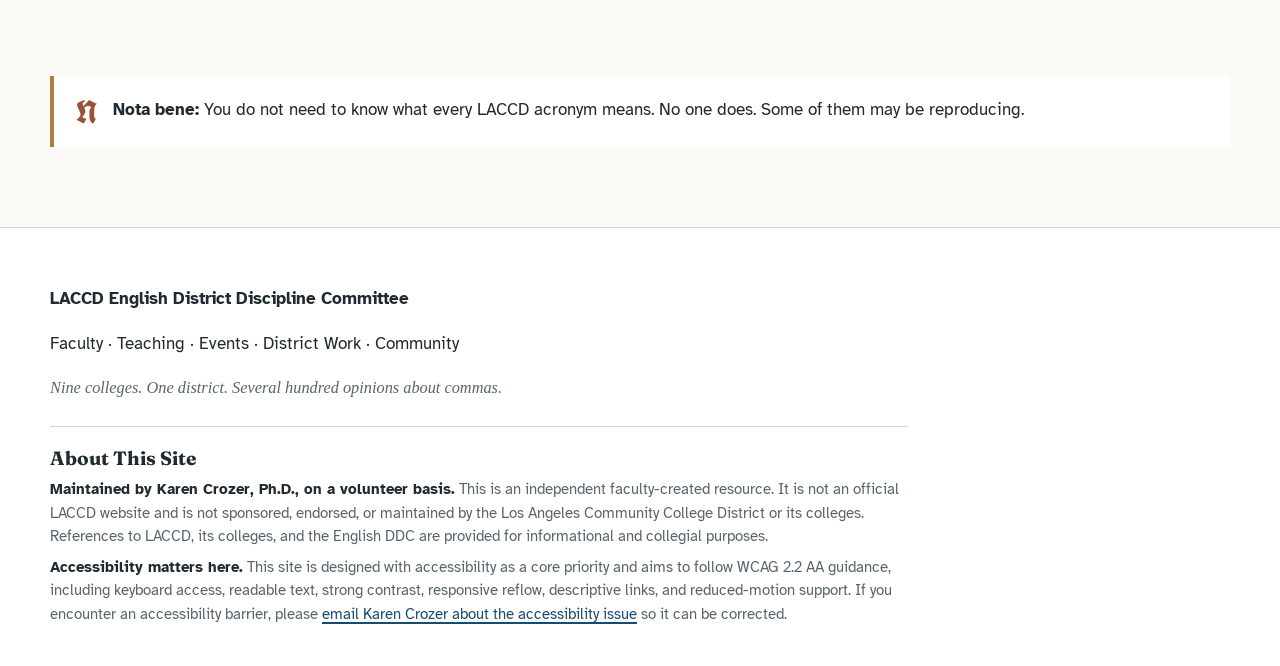
==== commit f1054dba: "Add files via upload" ====
--- a/index.html
+++ b/index.html
@@ -138,7 +138,7 @@
 /* The Nine Colleges map and representative directory */
 .map-section { padding-block: 1rem 5rem; }
 .map-shell { position: relative; border: 1px solid var(--line); border-radius: 18px; overflow: hidden; background: #fbfaf6; box-shadow: 0 12px 34px rgb(32 42 48 / .07); }
-.map-stage { position: relative; min-height: 610px; background: #fbfaf6 url("assets/map/la-old-map.svg") center / cover no-repeat; }
+.map-stage { position: relative; min-height: clamp(520px, 63.333vw, 760px); background: #f5edda url("assets/map/la-old-map.svg") center / 100% 100% no-repeat; }
 .google-map { position: absolute; inset: 0; z-index: 1; display: none; }
 .google-map.is-ready { display: block; }
 .story-map { position: absolute; inset: 0; z-index: 2; }
@@ -178,11 +178,11 @@
 .map-joke { margin-top: .9rem; color: var(--rust); font-family: var(--oldbook); font-style: italic; }
 
 @media (max-width: 900px) {
-  .map-stage { min-height: 560px; }
+  .map-stage { min-height: 540px; }
   .rep-grid { grid-template-columns: repeat(2, minmax(0, 1fr)); }
 }
 @media (max-width: 620px) {
-  .map-stage { min-height: 720px; }
+  .map-stage { min-height: 540px; }
   .castle-point { width: 72px; }
   .castle-point img { width: 50px; height: 59px; }
   .castle-point span { font-size: .7rem; }
@@ -324,7 +324,7 @@
     <div class="section-intro">
       <p class="eyebrow">Explore the district</p>
       <h2 id="map-title">The Nine Colleges of LACCD English</h2>
-      <p>Each castle marks a college community and the chair who represents it in our districtwide English conversation. The geography is intentionally schematic, but the colleges sit in their general locations across Los Angeles.</p>
+      <p>Each castle marks a college community and the chair who represents it in our districtwide English conversation. The map is geographically grounded in the campuses’ actual latitude and longitude, while the surrounding regions and roads are simplified in an old-map style.</p>
     </div>
 
     <div class="map-shell">
@@ -336,7 +336,7 @@
           <button class="close-popover" type="button" aria-label="Close college details">×</button>
           <div id="map-popover-content"></div>
         </div>
-        <p class="map-note">This is a geographic sketch, not a route planner. Castles sit near their campuses and a few are nudged slightly so neighboring colleges do not duel for the same patch of vellum. Major freeways are drawn as manuscript roads. Exact campus links are in the directory below.</p>
+        <p class="map-note">Campus castles are plotted from their latitude and longitude. Coastline, regions, mountains, and major freeways are simplified for readability, so use the exact campus links below for directions.</p>
       </div>
     </div>
 
@@ -429,12 +429,12 @@
 <script>
 const colleges = [
   { id: "elac", short: "ELAC", name: "East Los Angeles College", rep: "Patricia Godinez", email: "GODINEP@ELAC.EDU", address: "1301 Avenida Cesar Chavez, Monterey Park, CA 91754", lat: 34.0327, lng: -118.1483 },
-  { id: "lacc", short: "LACC", name: "Los Angeles City College", rep: "Jeffrey M. Nishimura", email: "NISHIMJM@LACITYCOLLEGE.EDU", address: "855 N. Vermont Avenue, Los Angeles, CA 90029", lat: 34.0889, lng: -118.2921, offsetX: -1.6, offsetY: -1.4 },
+  { id: "lacc", short: "LACC", name: "Los Angeles City College", rep: "Jeffrey M. Nishimura", email: "NISHIMJM@LACITYCOLLEGE.EDU", address: "855 N. Vermont Avenue, Los Angeles, CA 90029", lat: 34.0889, lng: -118.2921 },
   { id: "lahc", short: "LAHC", name: "Los Angeles Harbor College", rep: "Hale E. Savard", email: "SAVARDHE@LAHC.EDU", address: "1111 Figueroa Place, Wilmington, CA 90744", lat: 33.7828, lng: -118.2636 },
   { id: "lamc", short: "LAMC", name: "Los Angeles Mission College", rep: "Karen Crozer, Ph.D.", email: "crozerkj@laccd.edu", address: "13356 Eldridge Avenue, Sylmar, CA 91342", lat: 34.3146, lng: -118.4320 },
   { id: "pierce", short: "Pierce", name: "Los Angeles Pierce College", rep: "Christopher W. Corning, Ed.D.", email: "CORNINC@PIERCECOLLEGE.EDU", address: "6201 Winnetka Avenue, Woodland Hills, CA 91371", lat: 34.1842, lng: -118.5785 },
   { id: "lasc", short: "LASC", name: "Los Angeles Southwest College", rep: "Stephanie Arms", email: "ARMSS@LASC.EDU", address: "1600 West Imperial Highway, Los Angeles, CA 90047", lat: 33.9281, lng: -118.3090 },
-  { id: "lattc", short: "LATTC", name: "Los Angeles Trade-Technical College", rep: "Lisa M. Moreno", email: "MORENOLM@LATTC.EDU", address: "400 West Washington Boulevard, Los Angeles, CA 90015", lat: 34.0284, lng: -118.2694, offsetX: 2.4, offsetY: 1.8 },
+  { id: "lattc", short: "LATTC", name: "Los Angeles Trade-Technical College", rep: "Lisa M. Moreno", email: "MORENOLM@LATTC.EDU", address: "400 West Washington Boulevard, Los Angeles, CA 90015", lat: 34.0284, lng: -118.2694 },
   { id: "lavc", short: "LAVC", name: "Los Angeles Valley College", rep: "Holly K. Batty", email: "BATTYHK@LAVC.EDU", address: "5800 Fulton Avenue, Valley Glen, CA 91401", lat: 34.1780, lng: -118.4486 },
   { id: "wlac", short: "WLAC", name: "West Los Angeles College", rep: "Clare T. Norris-Bell", email: "NORRISCT@WLAC.EDU", address: "9000 Overland Avenue, Culver City, CA 90230", lat: 34.0058, lng: -118.3877 }
 ];
@@ -443,7 +443,7 @@
 const popover = document.getElementById("map-popover");
 const popoverContent = document.getElementById("map-popover-content");
 const repDirectory = document.getElementById("representative-directory");
-const latMin = 33.75, latMax = 34.35, lngMin = -118.64, lngMax = -118.10;
+const latMin = 33.73, latMax = 34.36, lngMin = -118.66, lngMax = -118.10;
 let googleMap = null;
 let googleMarkers = new Map();
 let activeInfoWindow = null;
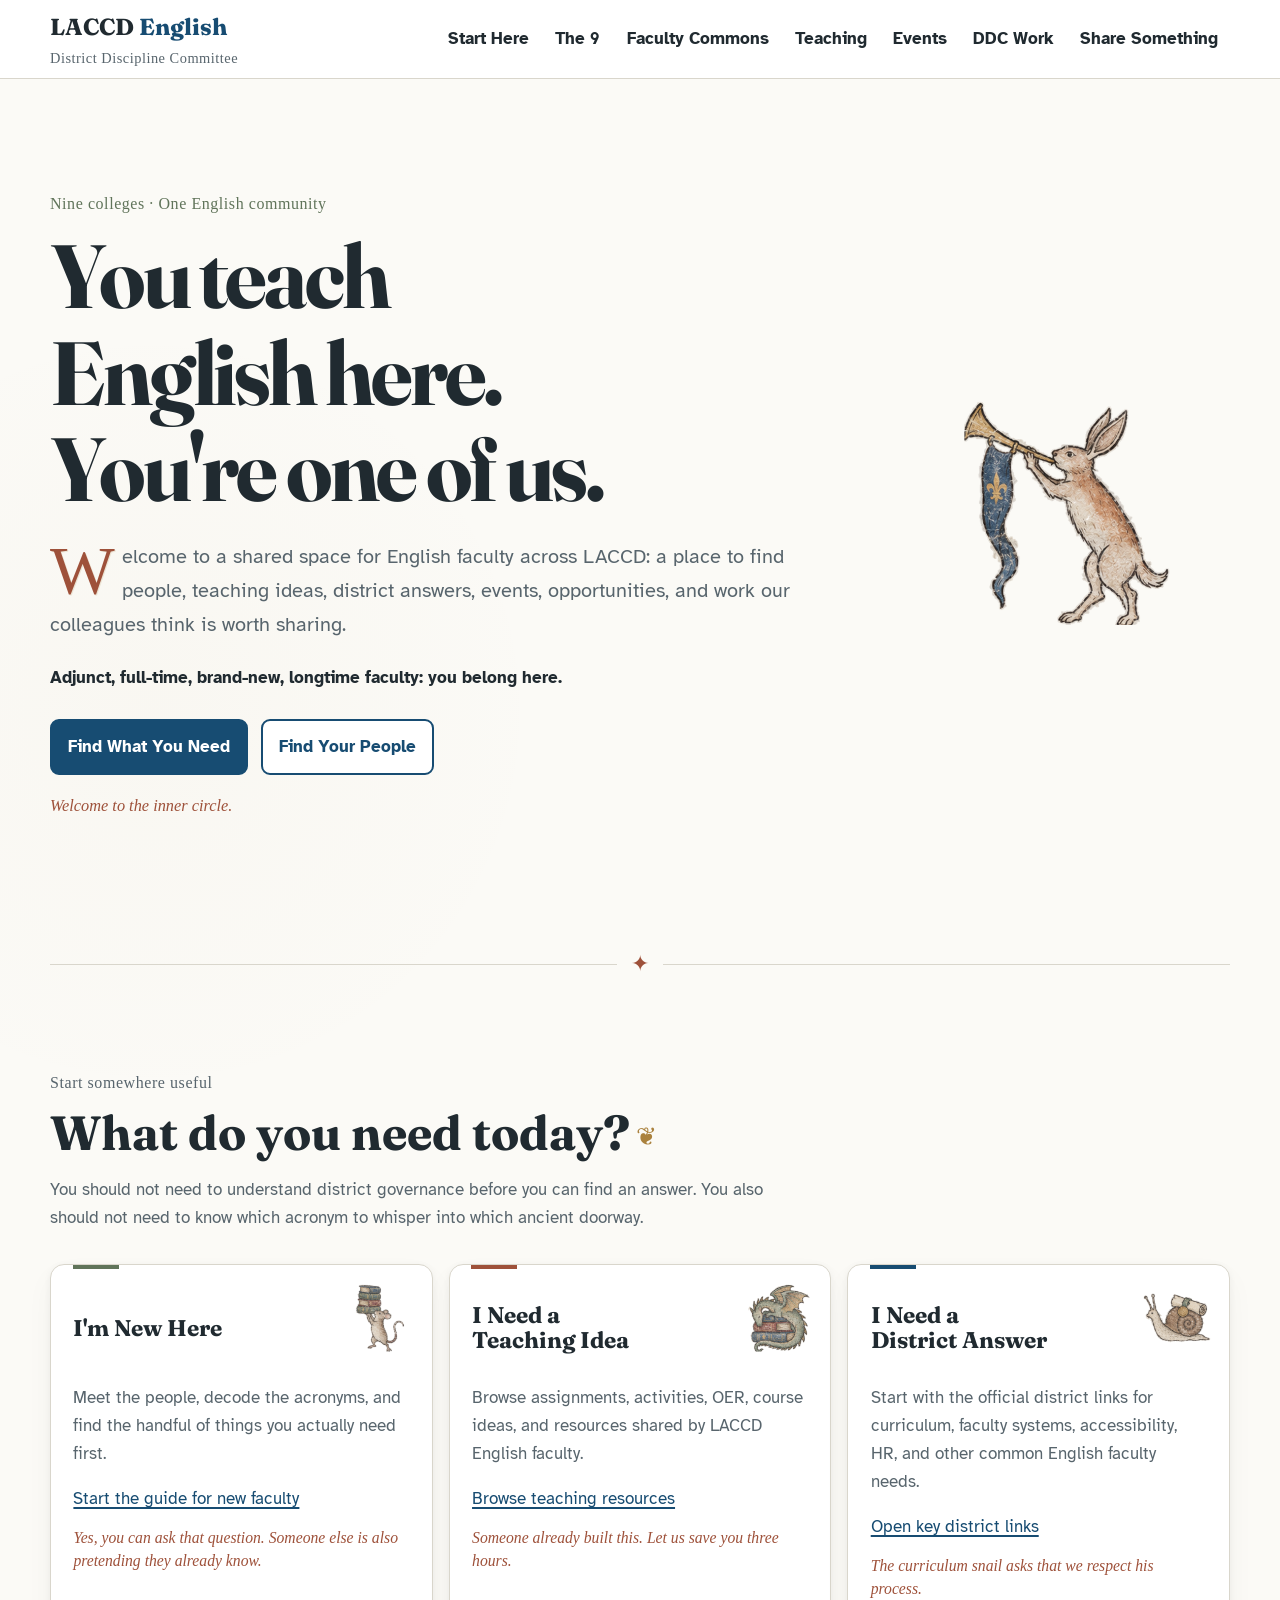
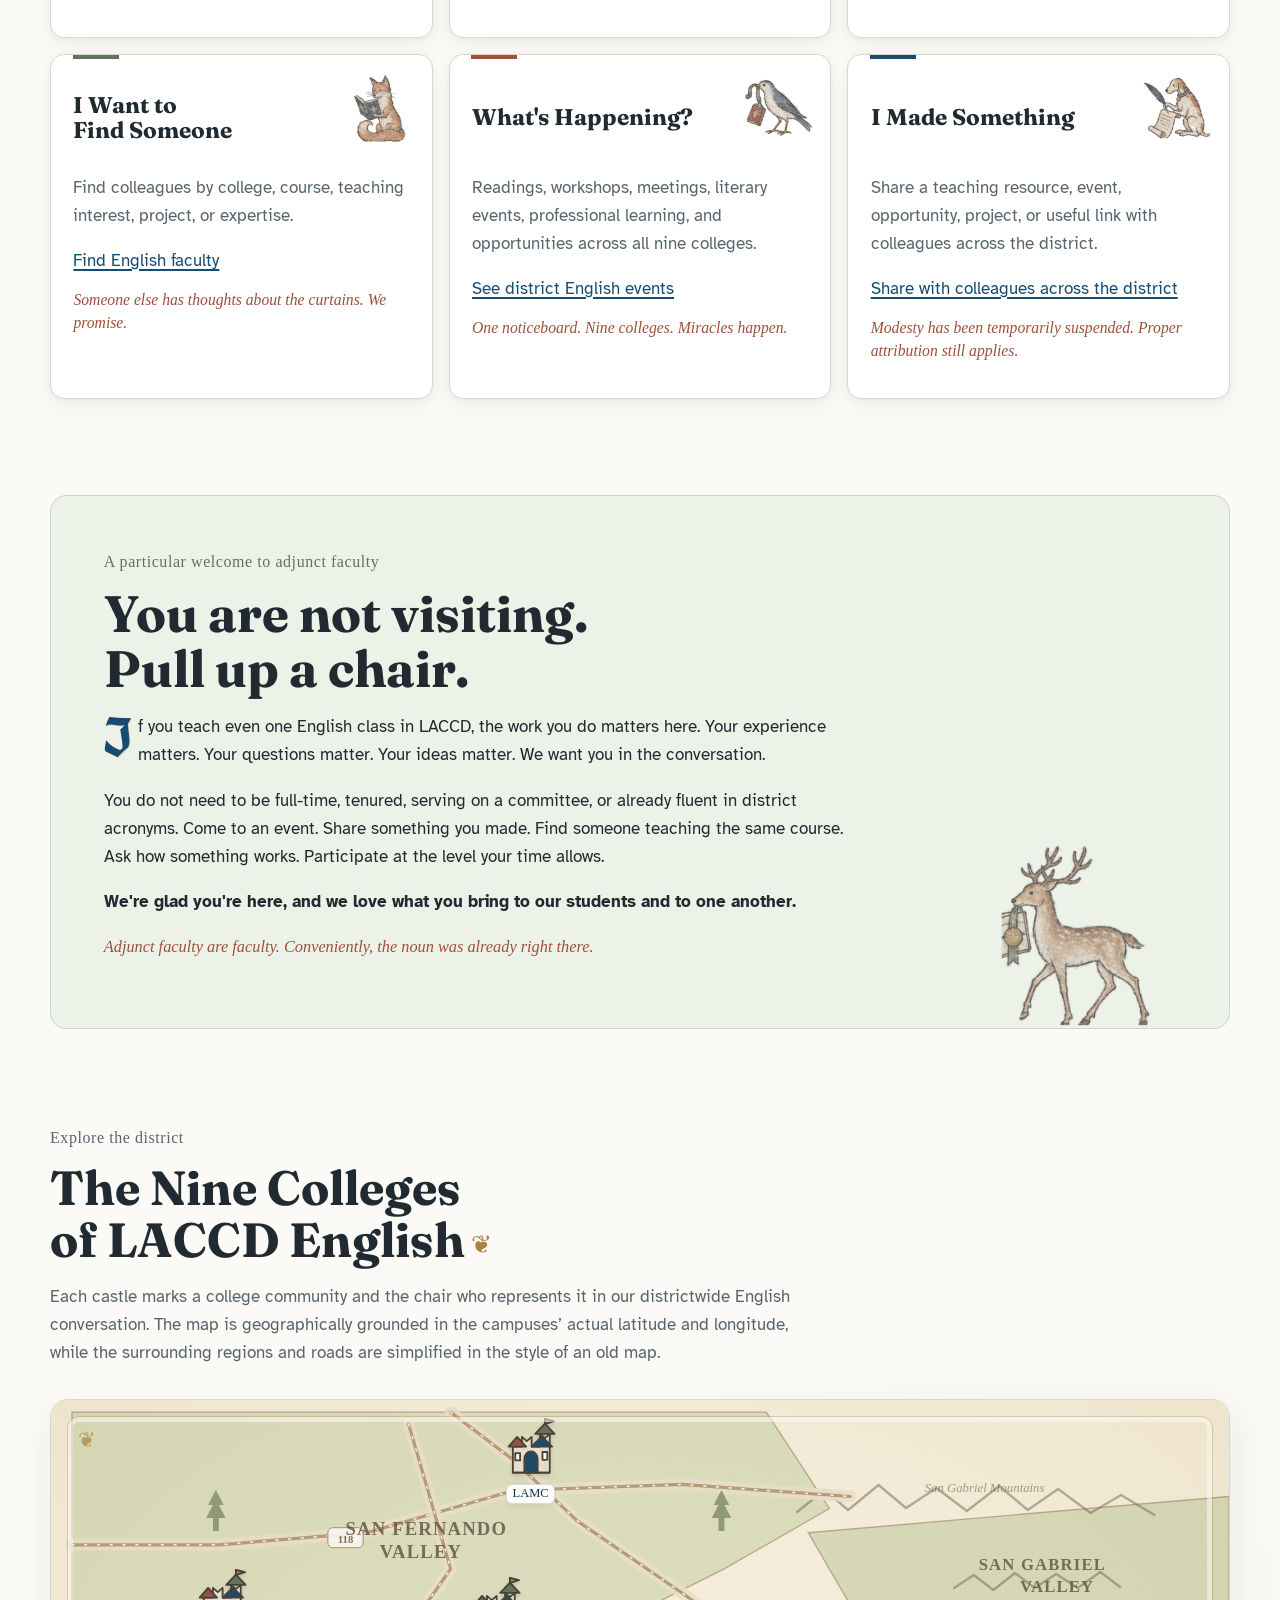
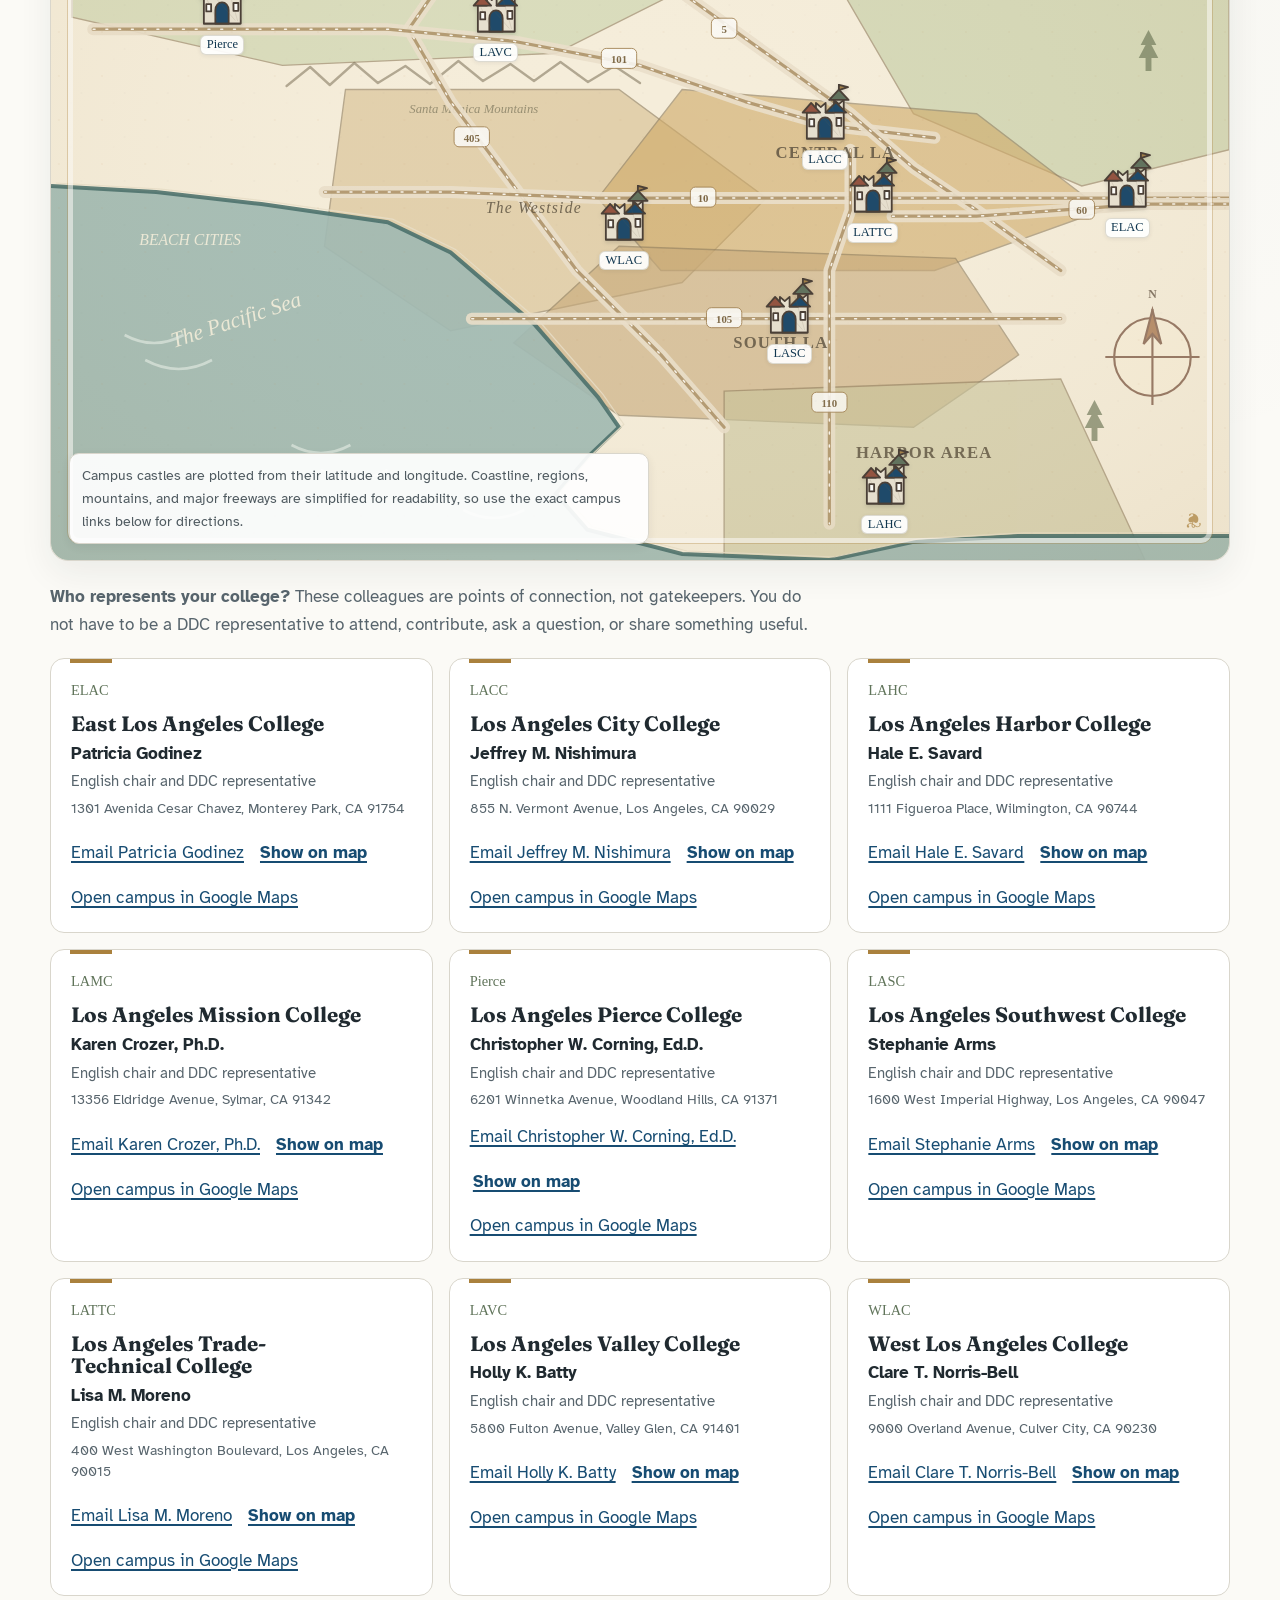
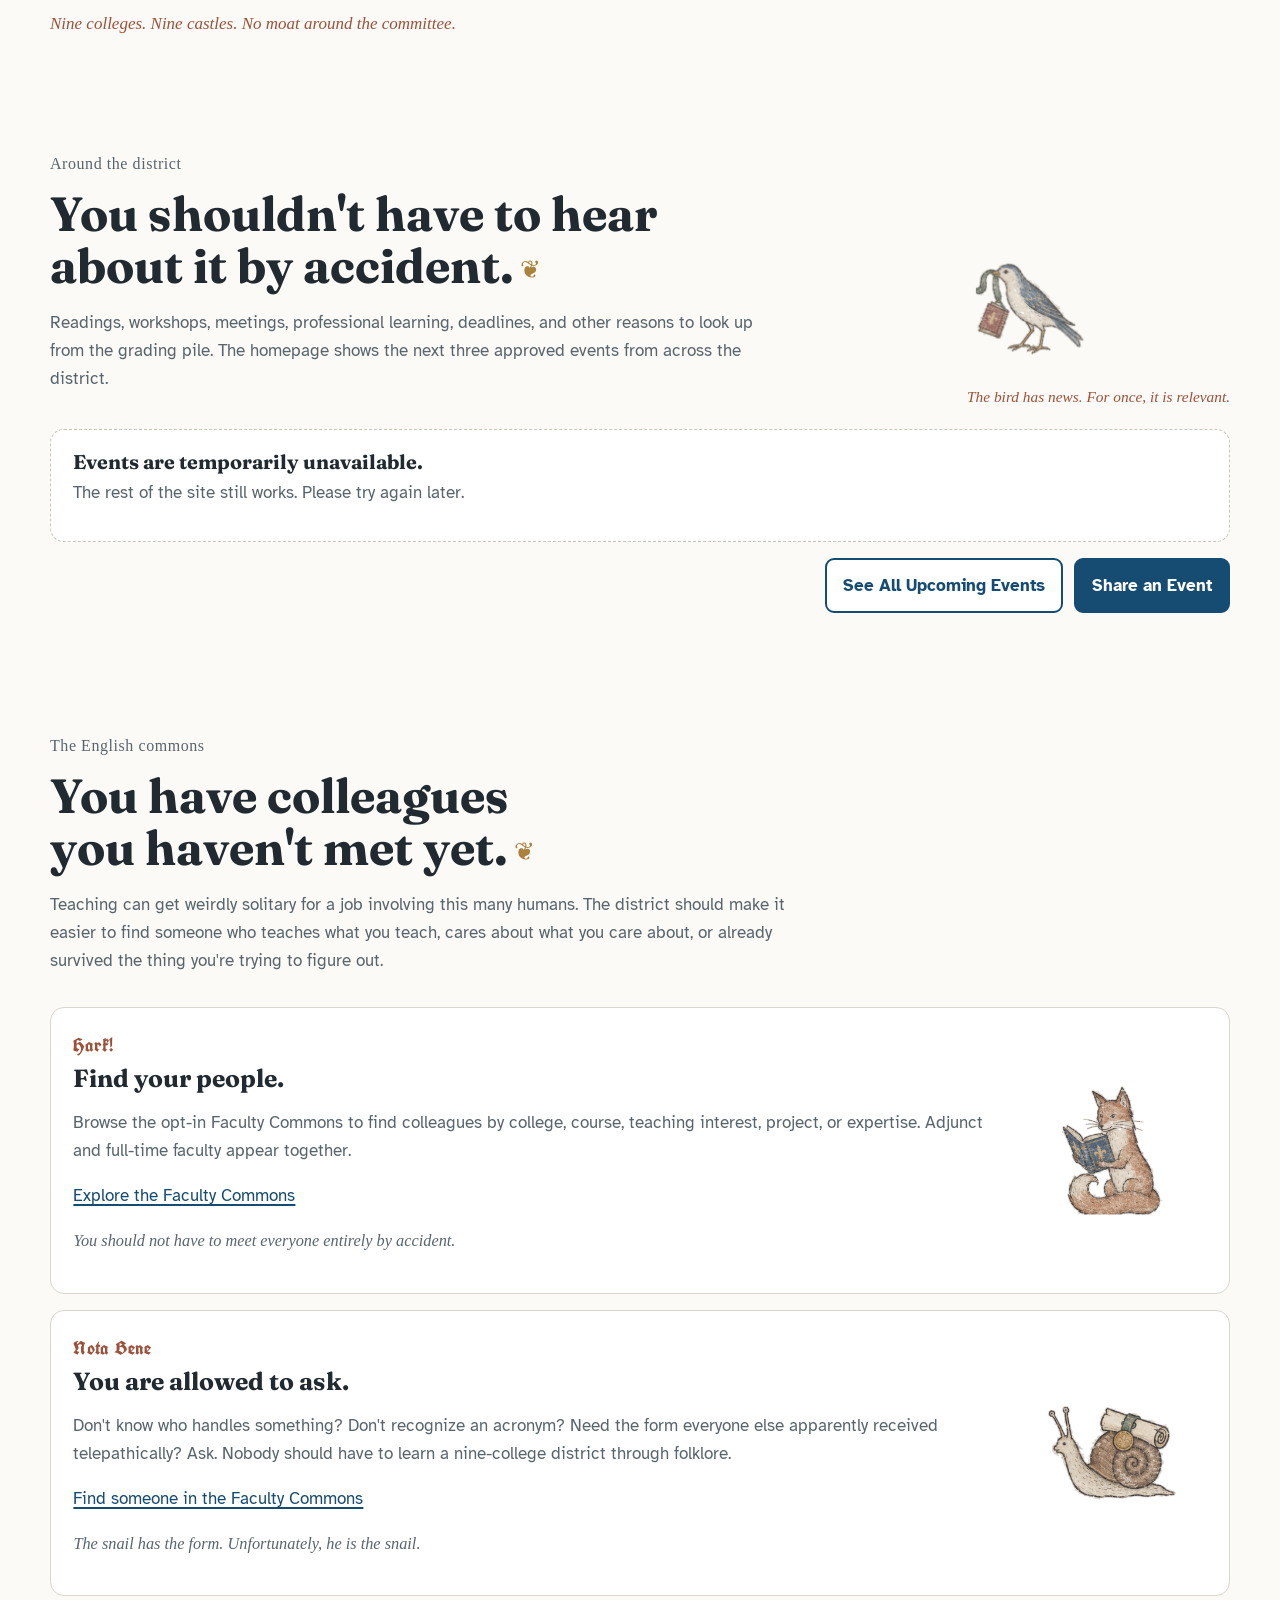
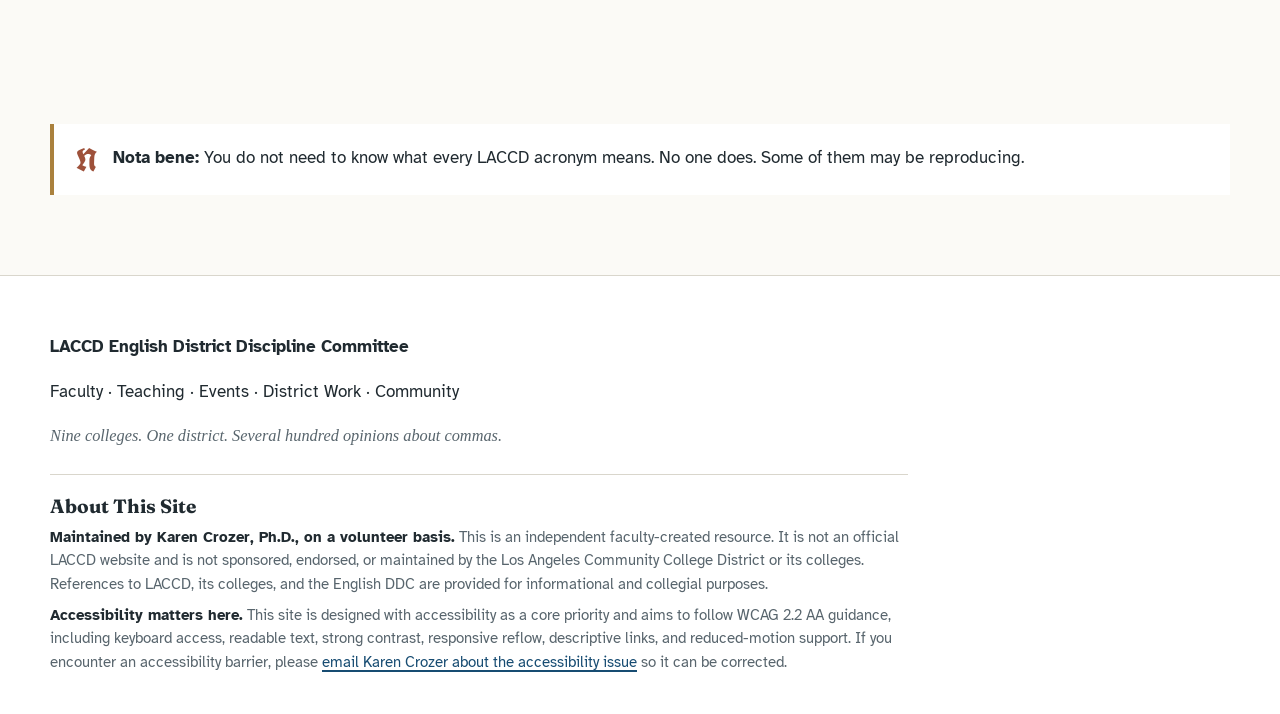
==== commit 9b1a939d: "Add files via upload" ====
--- a/index.html
+++ b/index.html
@@ -172,7 +172,7 @@
 .rep-card .rep-role { margin: .1rem 0 .35rem; color: var(--muted); font-size: .92rem; }
 .rep-card .rep-address { margin: 0 0 .75rem; color: var(--muted); font-size: .88rem; line-height: 1.45; }
 .rep-card .rep-actions { display: flex; flex-wrap: wrap; gap: .55rem .8rem; align-items: center; }
-.rep-card button { padding: 0; border: 0; background: none; color: var(--blue); font: inherit; font-weight: 700; text-decoration: underline; text-decoration-thickness: .11em; text-underline-offset: .18em; cursor: pointer; }
+.rep-card button { min-height: 44px; display: inline-flex; align-items: center; padding: .35rem .2rem; border: 0; background: none; color: var(--blue); font: inherit; font-weight: 700; text-decoration: underline; text-decoration-thickness: .11em; text-underline-offset: .18em; cursor: pointer; }
 .rep-card button:hover { color: var(--blue-dark); }
 .rep-card .no-email { color: var(--muted); font-size: .9rem; }
 .map-joke { margin-top: .9rem; color: var(--rust); font-family: var(--oldbook); font-style: italic; }
@@ -199,7 +199,7 @@
   .feature-row { grid-template-columns: 1fr; }
   .feature-row img { width: 125px; }
 }
-@media (prefers-reduced-motion: reduce) { html { scroll-behavior: auto; } }
+@media (prefers-reduced-motion: reduce) { html { scroll-behavior: auto; } .castle-point img { transition: none; } .castle-point:hover img,.castle-point:focus-visible img { transform: none; } }
 
 /* Decorative type is never used for navigation, buttons, instructions, or long passages. */
 .oldbook { font-family: var(--oldbook); }
@@ -262,7 +262,7 @@
         <img class="card-art" src="assets/marginalia/scholar-mouse-flipped.png" alt="" aria-hidden="true">
         <h3>I'm New Here</h3>
         <p>Meet the people, decode the acronyms, and find the handful of things you actually need first.</p>
-        <a href="new-faculty.html">Start the new-faculty guide</a>
+        <a href="new-faculty.html">Start the guide for new faculty</a>
         <p class="card-note">Yes, you can ask that question. Someone else is also pretending they already know.</p>
       </article>
 
@@ -302,7 +302,7 @@
         <img class="card-art" src="assets/marginalia/scribe-dog-flipped.png" alt="" aria-hidden="true">
         <h3>I Made Something</h3>
         <p>Share a teaching resource, event, opportunity, project, or useful link with colleagues across the district.</p>
-        <a href="resources.html#share">Share with the district</a>
+        <a href="resources.html#share">Share with colleagues across the district</a>
         <p class="card-note">Modesty has been temporarily suspended. Proper attribution still applies.</p>
       </article>
     </div>
@@ -324,7 +324,7 @@
     <div class="section-intro">
       <p class="eyebrow">Explore the district</p>
       <h2 id="map-title">The Nine Colleges of LACCD English</h2>
-      <p>Each castle marks a college community and the chair who represents it in our districtwide English conversation. The map is geographically grounded in the campuses’ actual latitude and longitude, while the surrounding regions and roads are simplified in an old-map style.</p>
+      <p>Each castle marks a college community and the chair who represents it in our districtwide English conversation. The map is geographically grounded in the campuses’ actual latitude and longitude, while the surrounding regions and roads are simplified in the style of an old map.</p>
     </div>
 
     <div class="map-shell">
--- a/assets/css/events.css
+++ b/assets/css/events.css
@@ -15,7 +15,7 @@
 .event-accessibility { padding-left: .7rem; border-left: 3px solid var(--gold, #aa813d); }
 .event-actions { display: flex; flex-wrap: wrap; gap: .55rem .9rem; align-items: center; margin-top: .9rem; }
 .event-action-link,.event-action-button { color: var(--blue, #174c72); font: inherit; font-weight: 750; text-decoration: underline; text-decoration-thickness: .11em; text-underline-offset: .18em; }
-.event-action-button { padding: 0; border: 0; background: transparent; cursor: pointer; }
+.event-action-button { min-height: 44px; display: inline-flex; align-items: center; padding: .35rem .2rem; border: 0; background: transparent; cursor: pointer; }
 .event-action-link:hover,.event-action-button:hover { color: var(--blue-dark, #10364f); }
 .event-empty { padding: 1.35rem; background: white; border: 1px dashed #c9c5ba; border-radius: 14px; }
 .event-empty h3 { margin: 0 0 .35rem; }
@@ -25,7 +25,7 @@
 .event-bird-note { margin: .2rem 0 0; color: var(--rust, #9e513a); font-family: var(--oldbook, Georgia, serif); font-size: .96rem; font-style: italic; }
 .event-filters { display: grid; grid-template-columns: 1.2fr 1fr 1fr auto; gap: .8rem; align-items: end; margin: 0 0 1.3rem; padding: 1rem; background: #fff; border: 1px solid var(--line, #d9d6cc); border-radius: 14px; }
 .event-filter-field label { display: block; margin-bottom: .25rem; color: var(--ink, #202a30); font-weight: 800; }
-.event-filter-field input,.event-filter-field select { width: 100%; min-height: 46px; padding: .65rem .7rem; color: var(--ink, #202a30); background: #fff; border: 1px solid #bfc6c9; border-radius: 8px; font: inherit; }
+.event-filter-field input,.event-filter-field select { width: 100%; min-height: 46px; padding: .65rem .7rem; color: var(--ink, #202a30); background: #fff; border: 1px solid #77848a; border-radius: 8px; font: inherit; }
 .event-filter-field input:focus-visible,.event-filter-field select:focus-visible { outline: 3px solid var(--focus, #005fcc); outline-offset: 2px; }
 .event-filter-reset { min-height: 46px; padding: .65rem .85rem; color: var(--blue, #174c72); background: #fff; border: 1px solid var(--blue, #174c72); border-radius: 8px; font: inherit; font-weight: 800; cursor: pointer; }
 .event-filter-reset:hover { background: var(--green-soft, #edf2e9); }
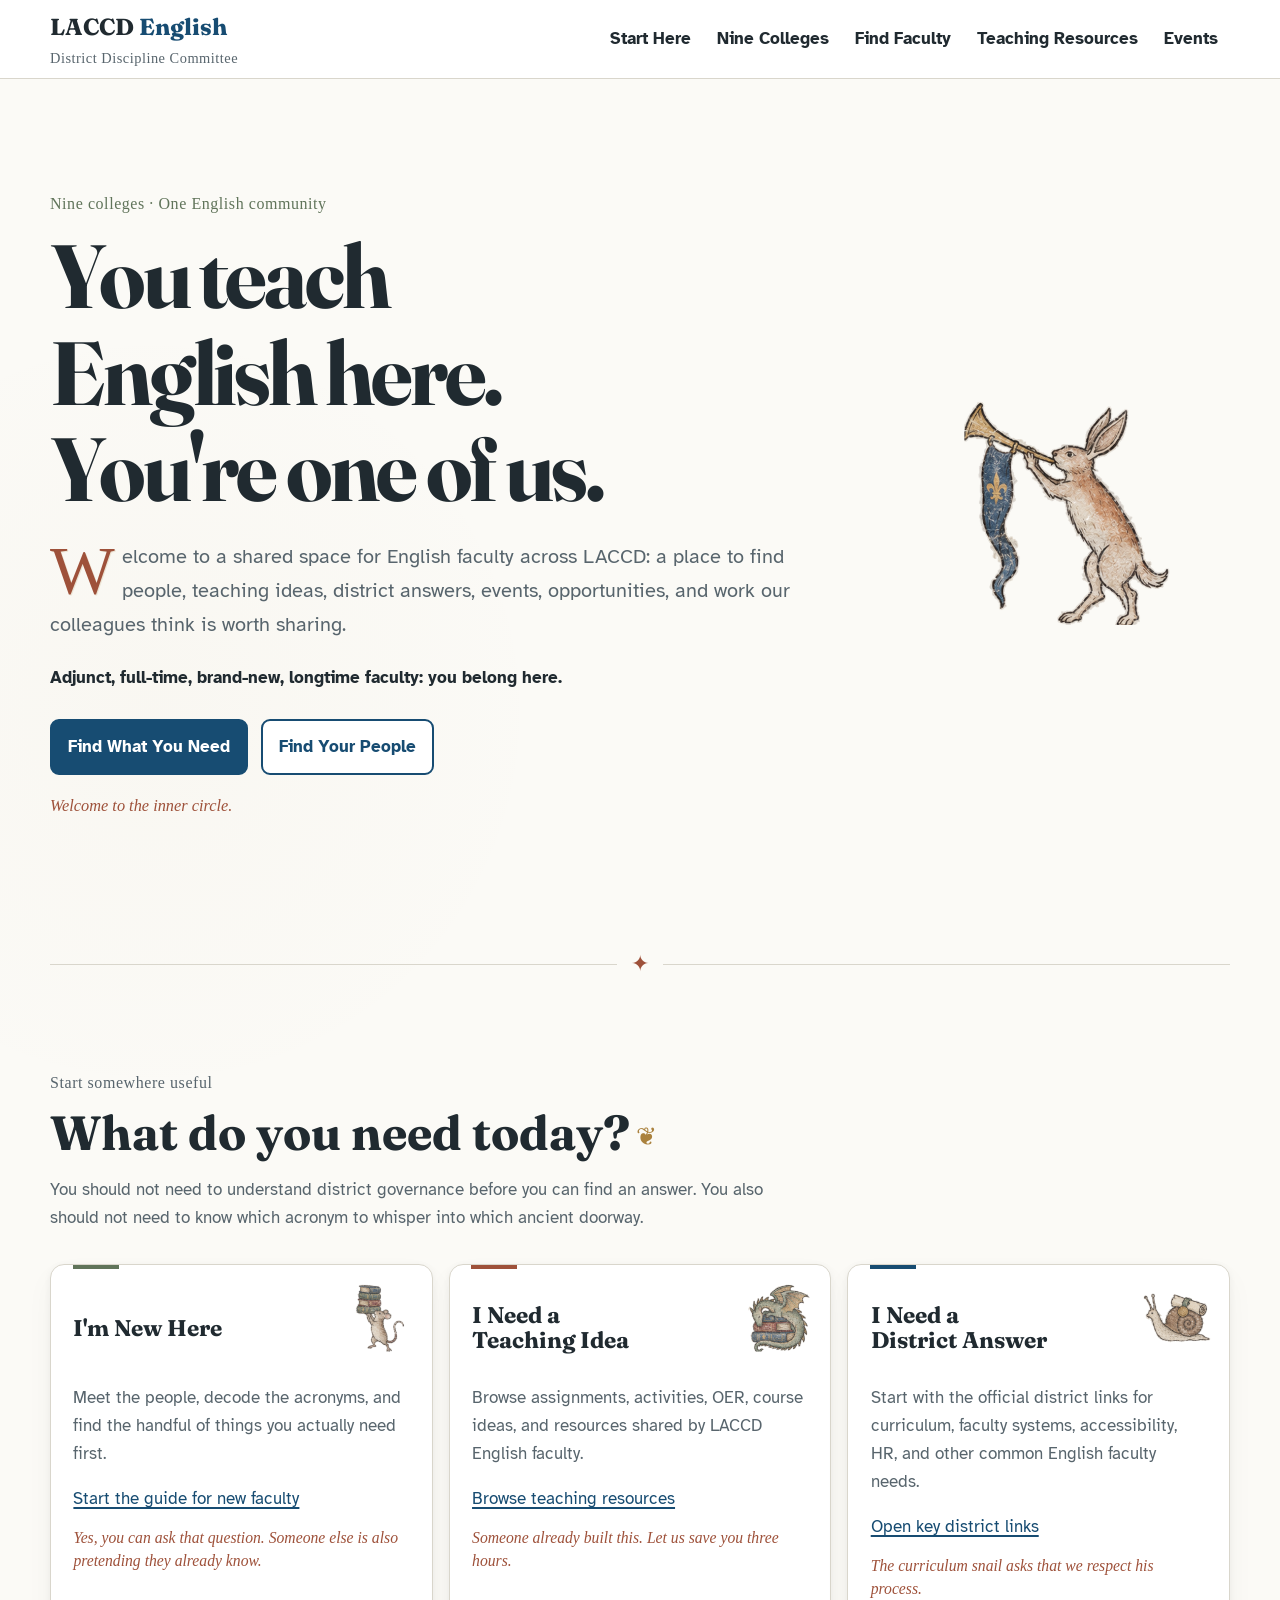
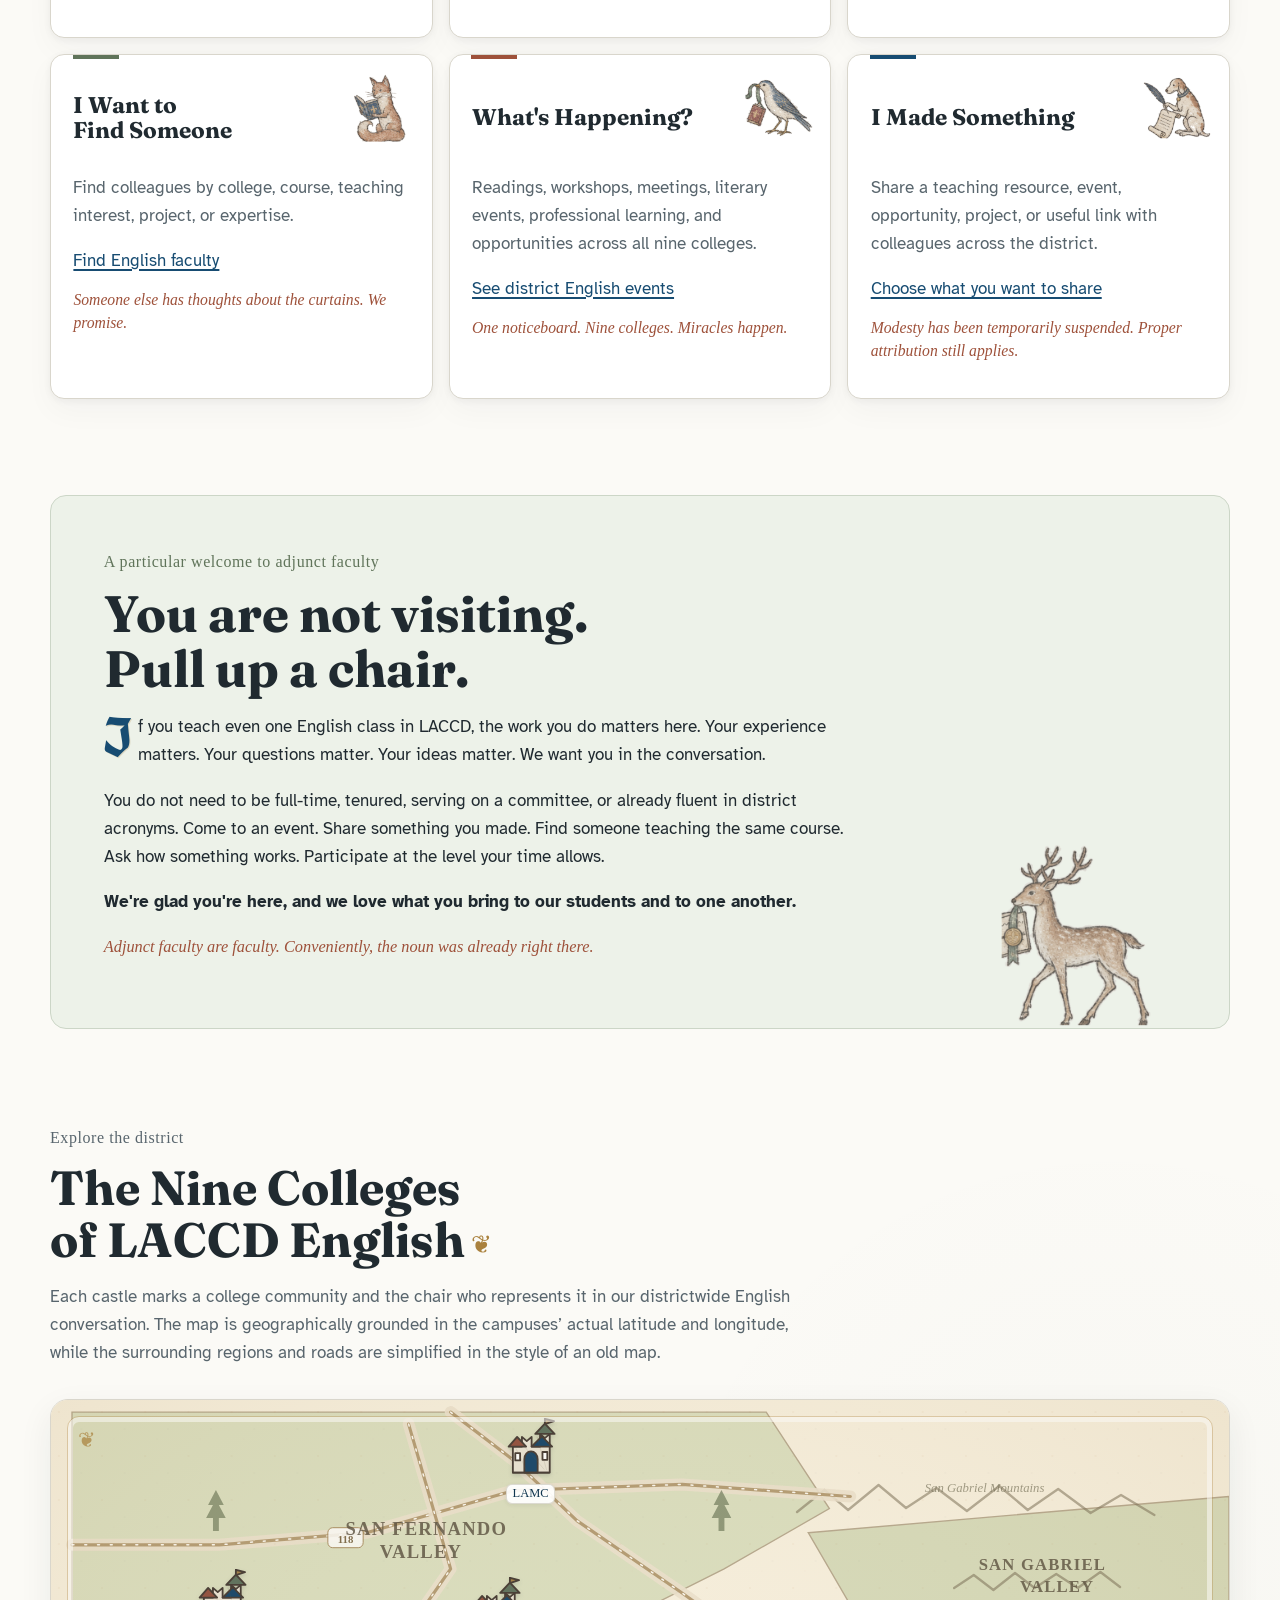
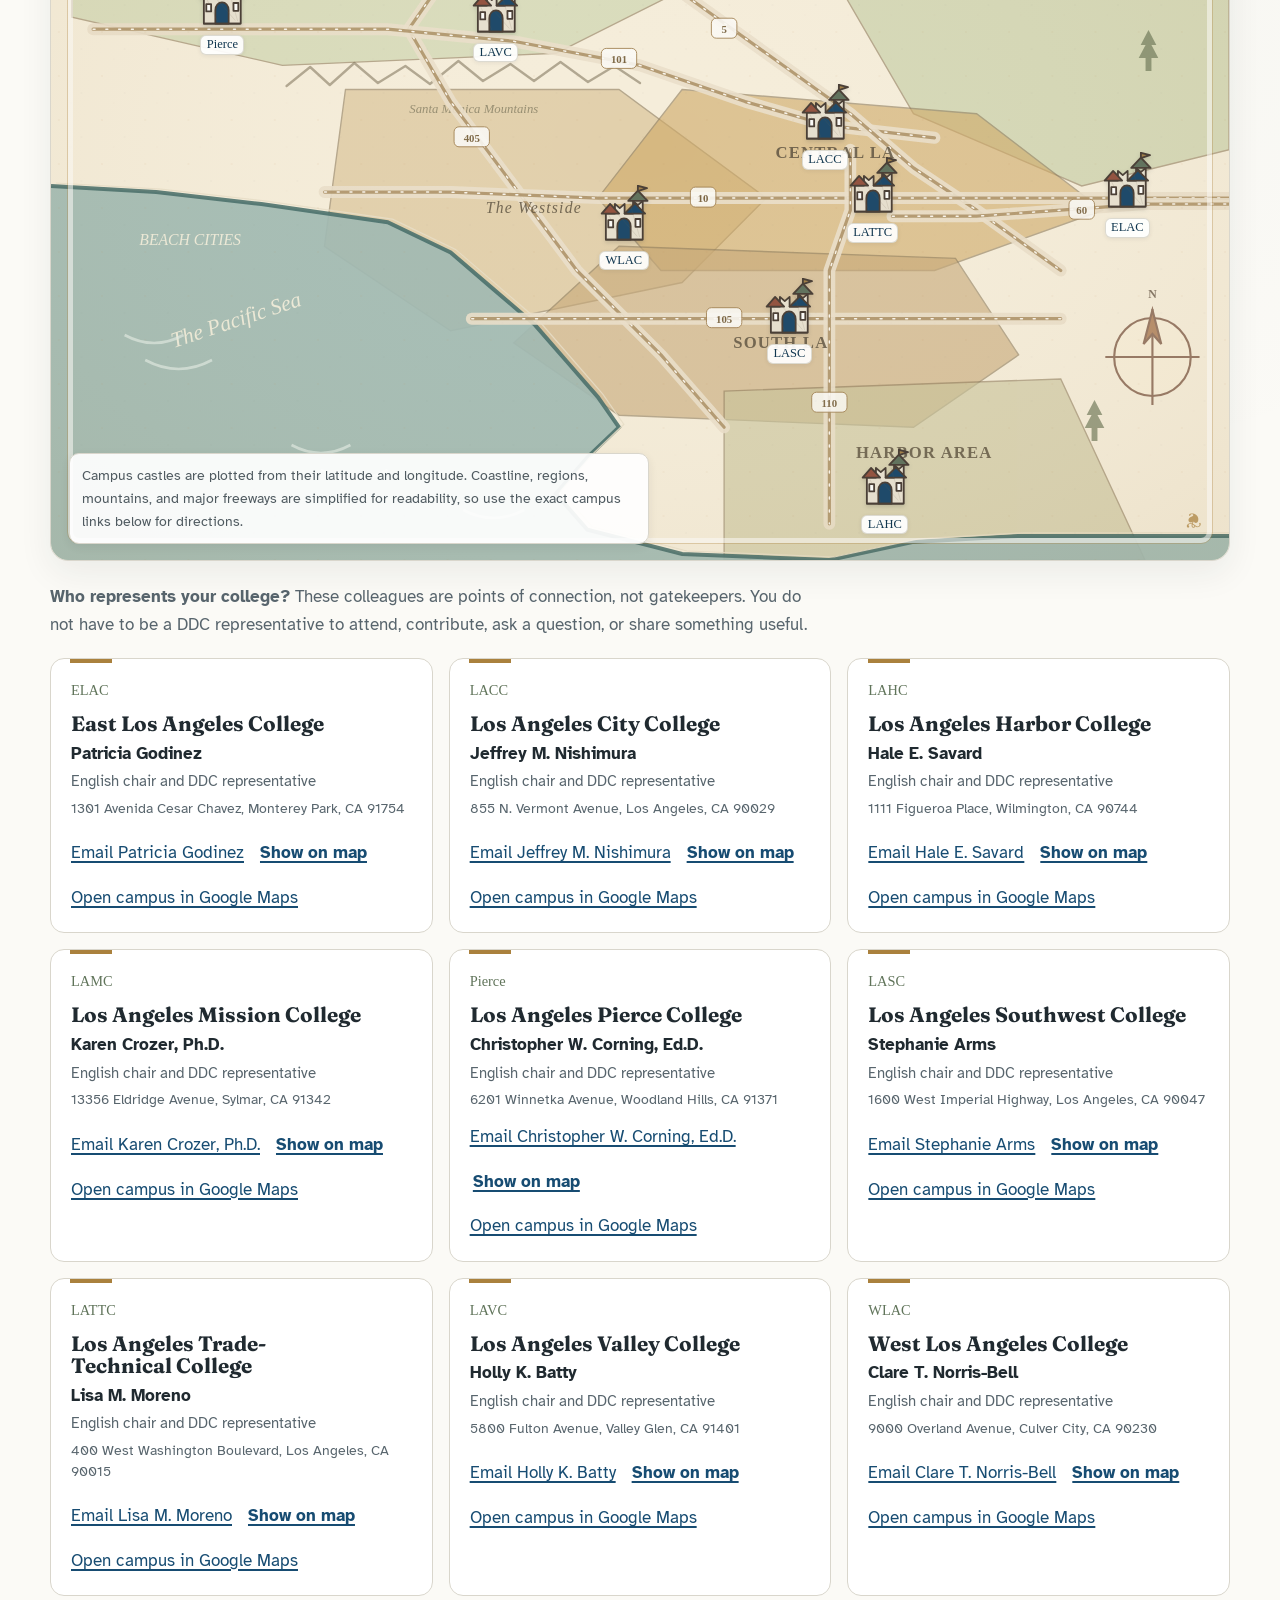
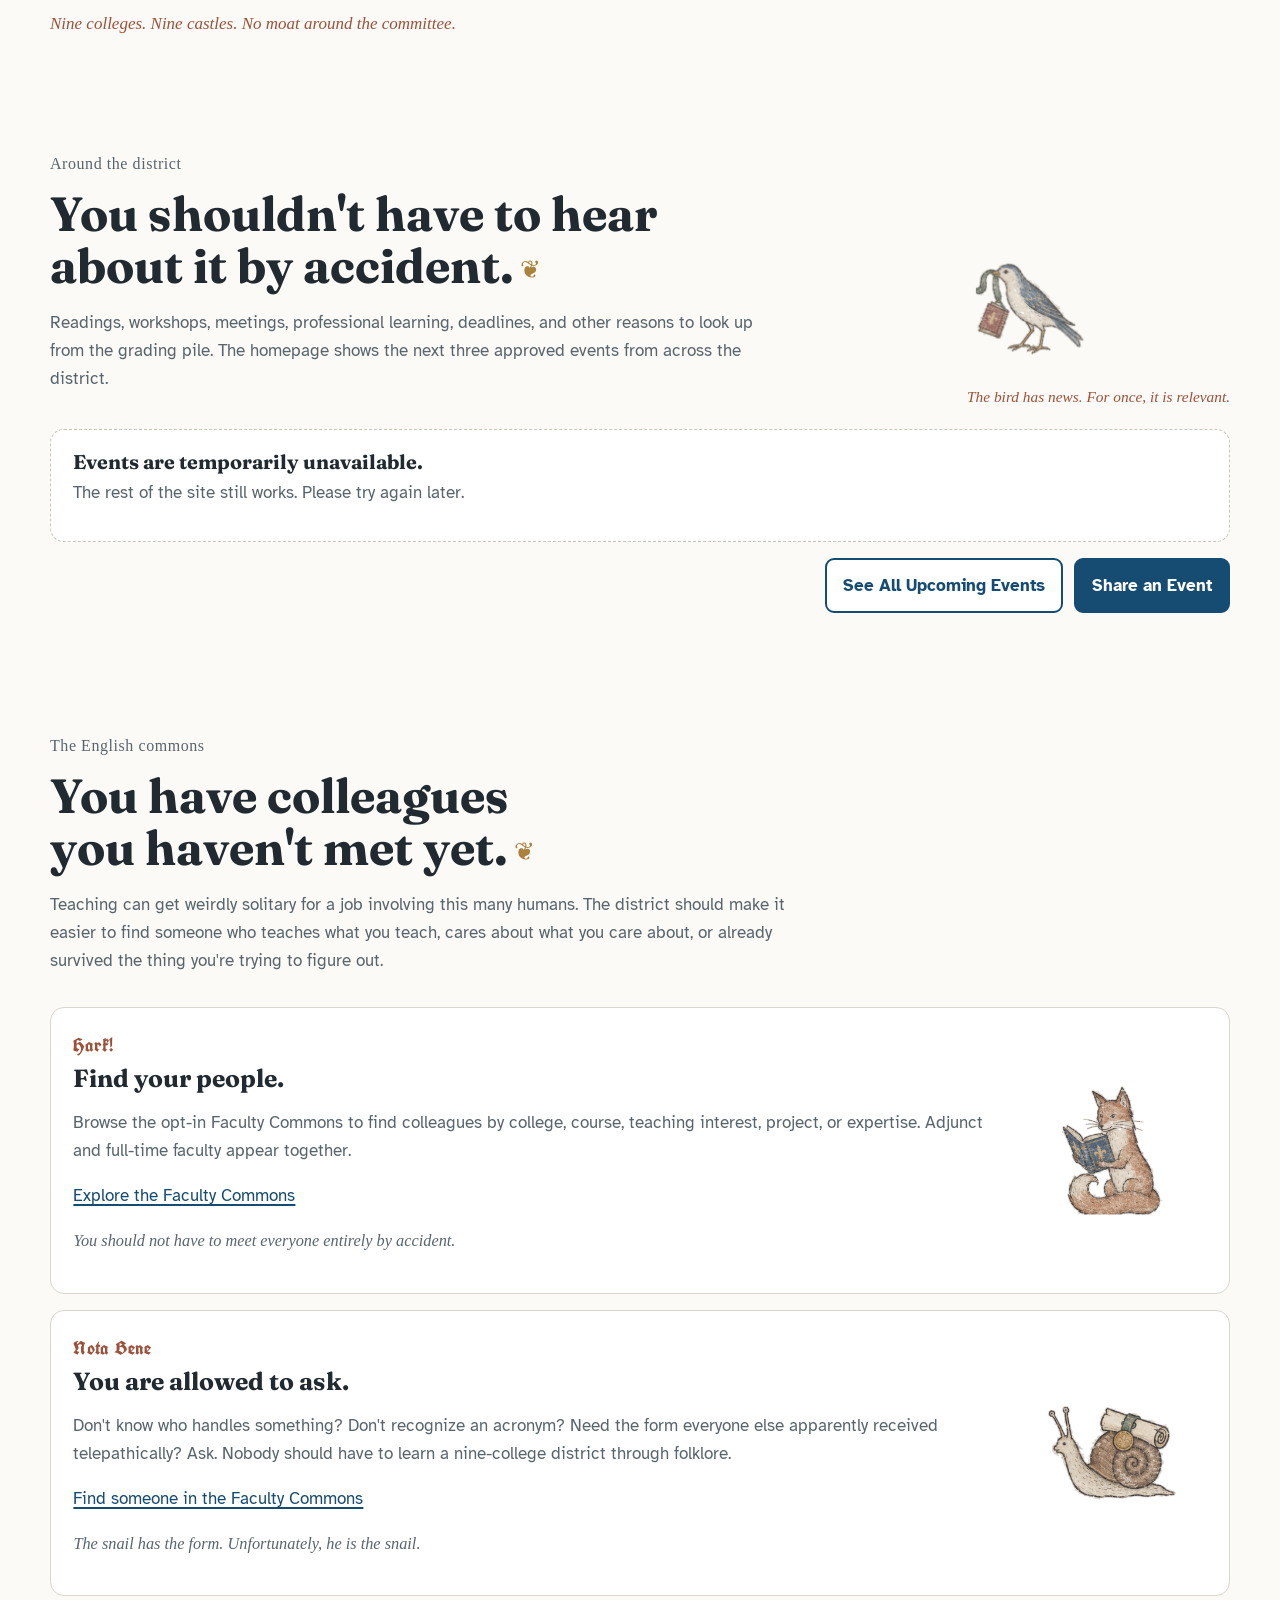
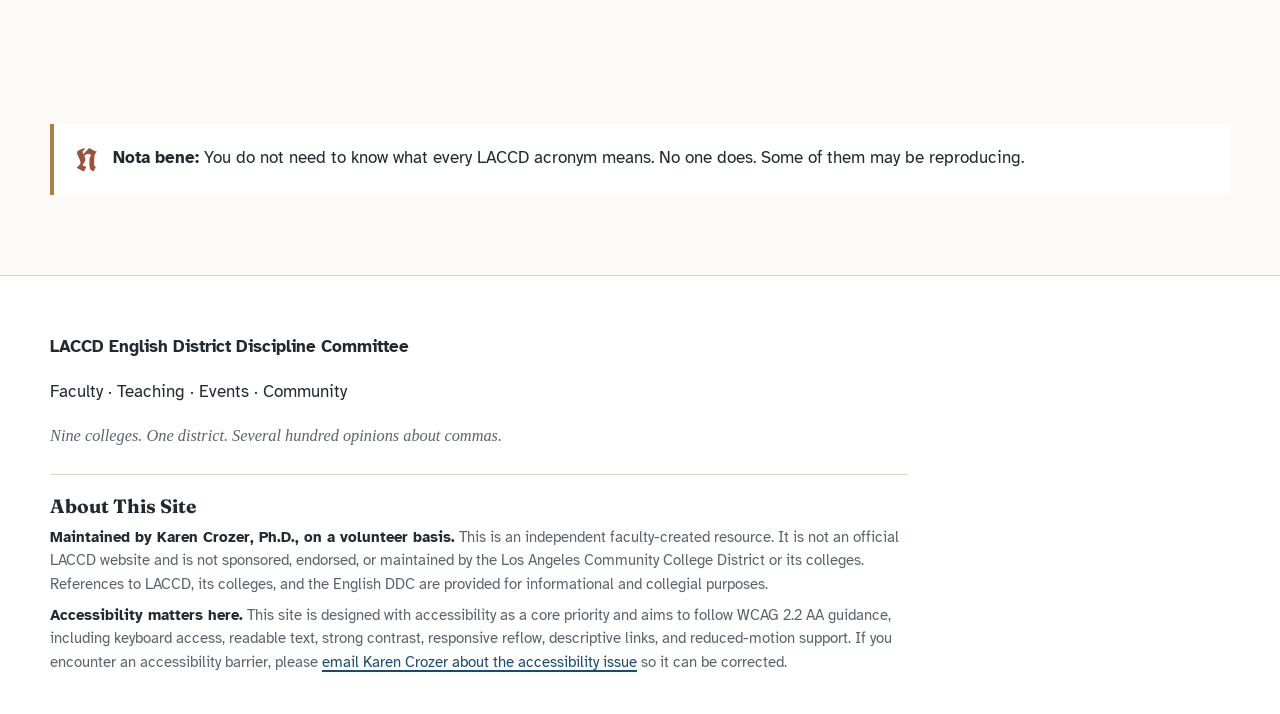
==== commit 64262892: "Add files via upload" ====
--- a/index.html
+++ b/index.html
@@ -219,12 +219,10 @@
     <nav aria-label="Main navigation">
       <ul>
         <li><a href="#start">Start Here</a></li>
-        <li><a href="#the-nine">The 9</a></li>
-        <li><a href="faculty.html">Faculty Commons</a></li>
-        <li><a href="#teaching">Teaching</a></li>
+        <li><a href="#the-nine">Nine Colleges</a></li>
+        <li><a href="faculty.html">Find Faculty</a></li>
+        <li><a href="resources.html">Teaching Resources</a></li>
         <li><a href="events.html">Events</a></li>
-        <li><a href="#district">DDC Work</a></li>
-        <li><a href="#share">Share Something</a></li>
       </ul>
     </nav>
   </div>
@@ -302,7 +300,7 @@
         <img class="card-art" src="assets/marginalia/scribe-dog-flipped.png" alt="" aria-hidden="true">
         <h3>I Made Something</h3>
         <p>Share a teaching resource, event, opportunity, project, or useful link with colleagues across the district.</p>
-        <a href="resources.html#share">Share with colleagues across the district</a>
+        <a href="resources.html#share">Choose what you want to share</a>
         <p class="card-note">Modesty has been temporarily suspended. Proper attribution still applies.</p>
       </article>
     </div>
@@ -413,7 +411,7 @@
 <footer>
   <div class="wrap footer-inner">
     <p><strong>LACCD English District Discipline Committee</strong></p>
-    <p>Faculty · Teaching · Events · District Work · Community</p>
+    <p>Faculty · Teaching · Events · Community</p>
     <p class="footer-joke">Nine colleges. One district. Several hundred opinions about commas.</p>
 
     <section class="footer-notes" aria-labelledby="about-site-heading">
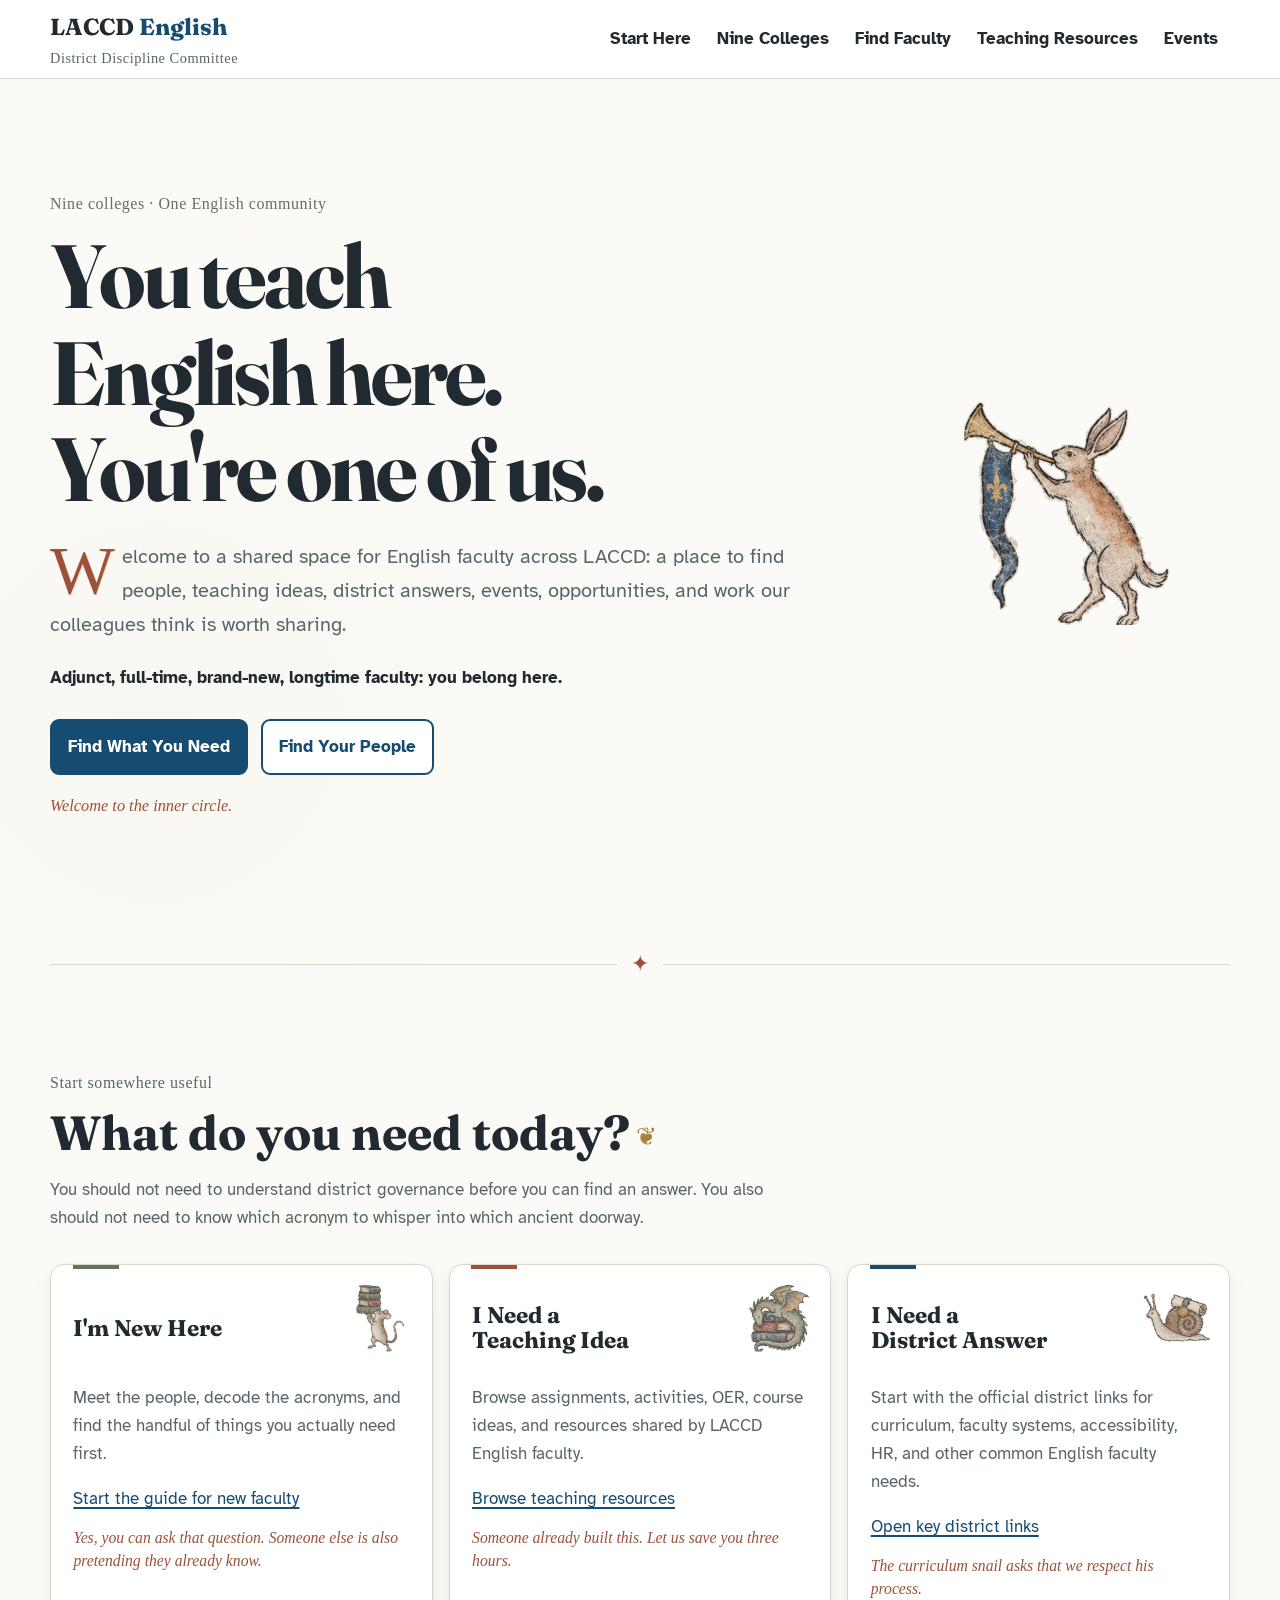
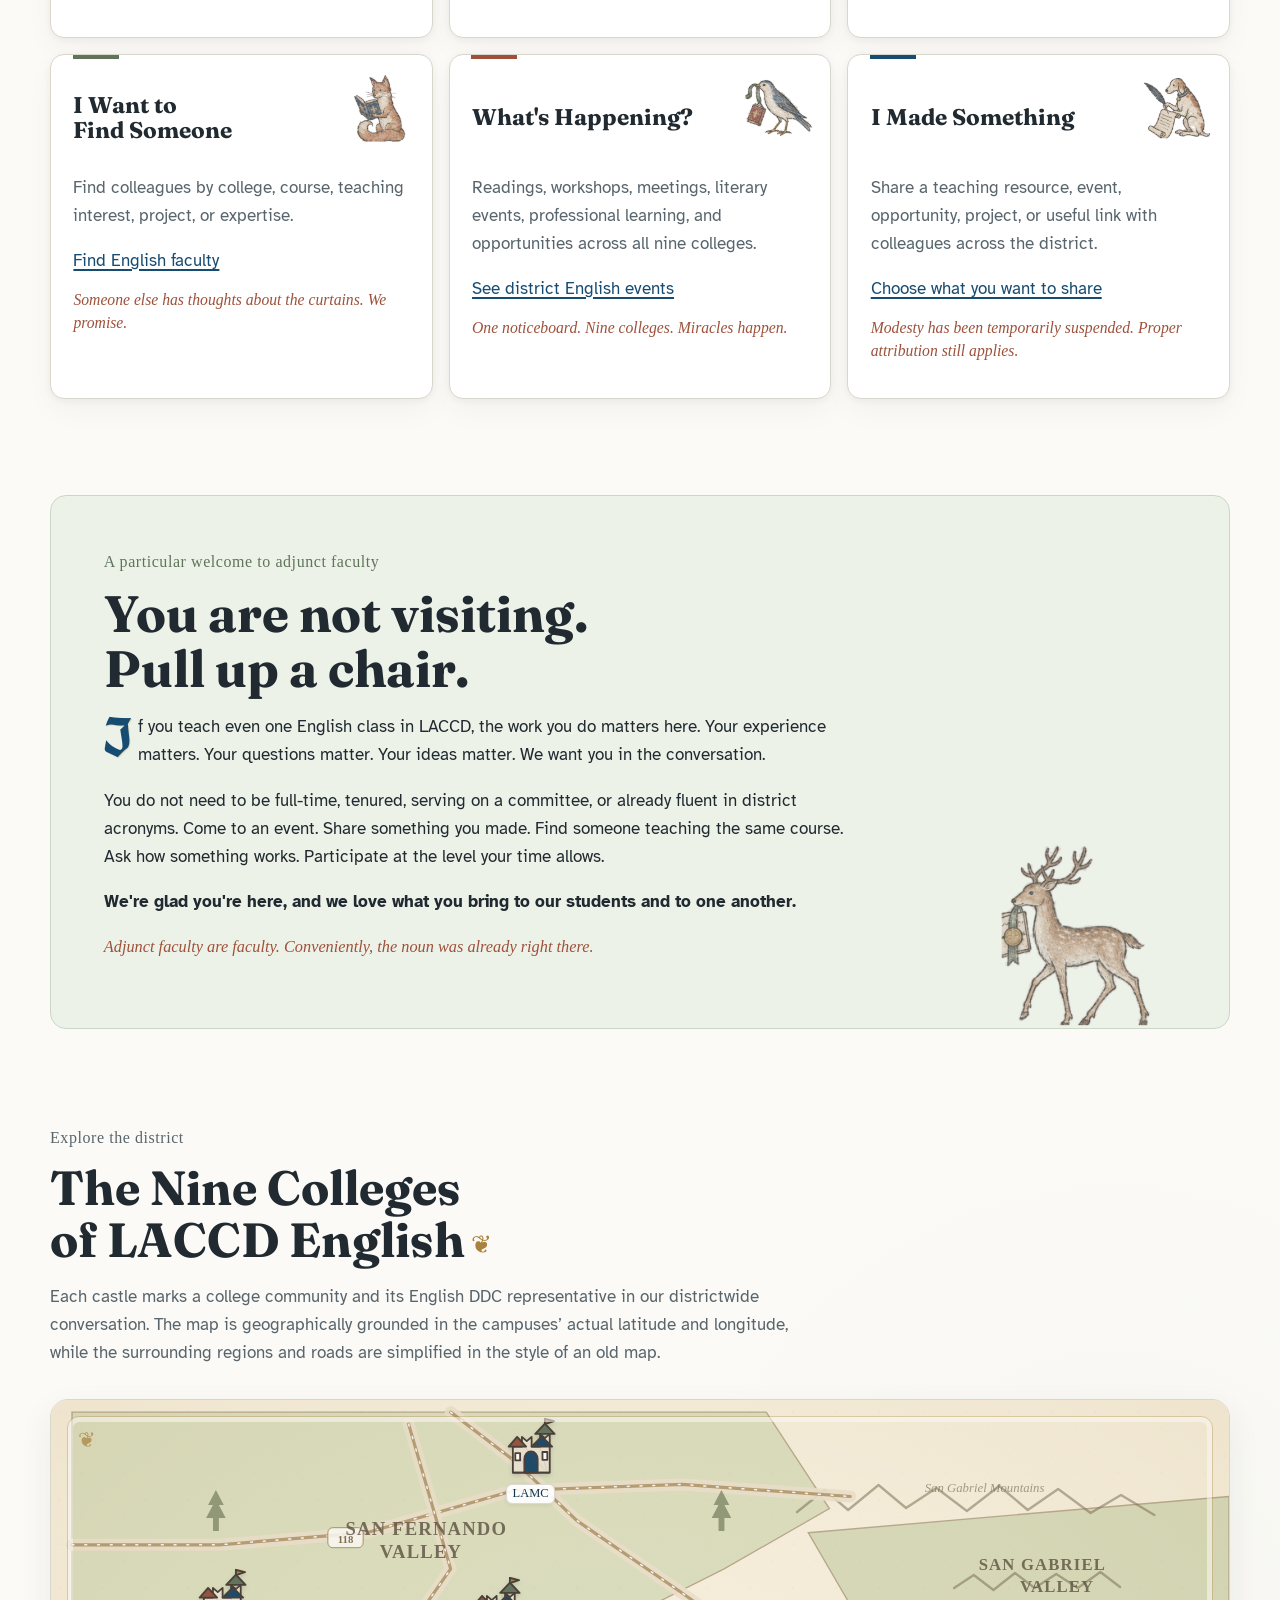
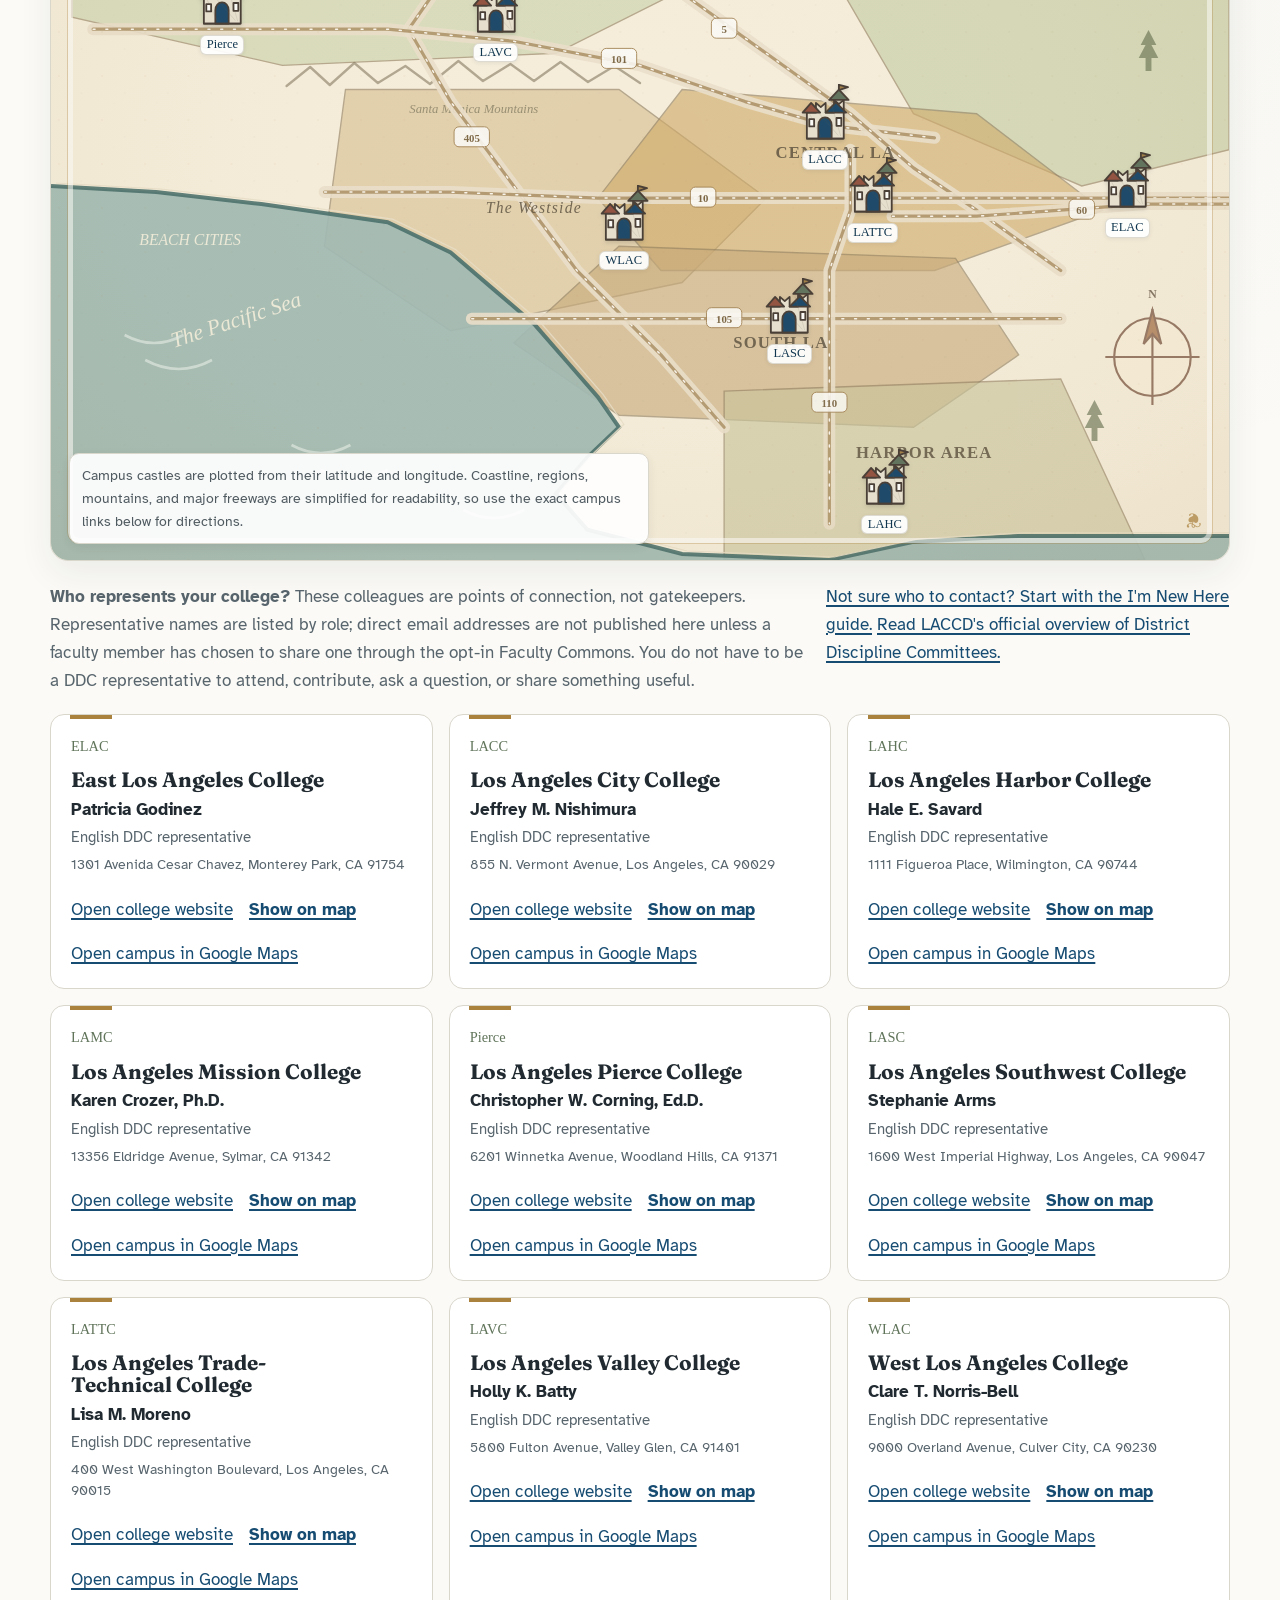
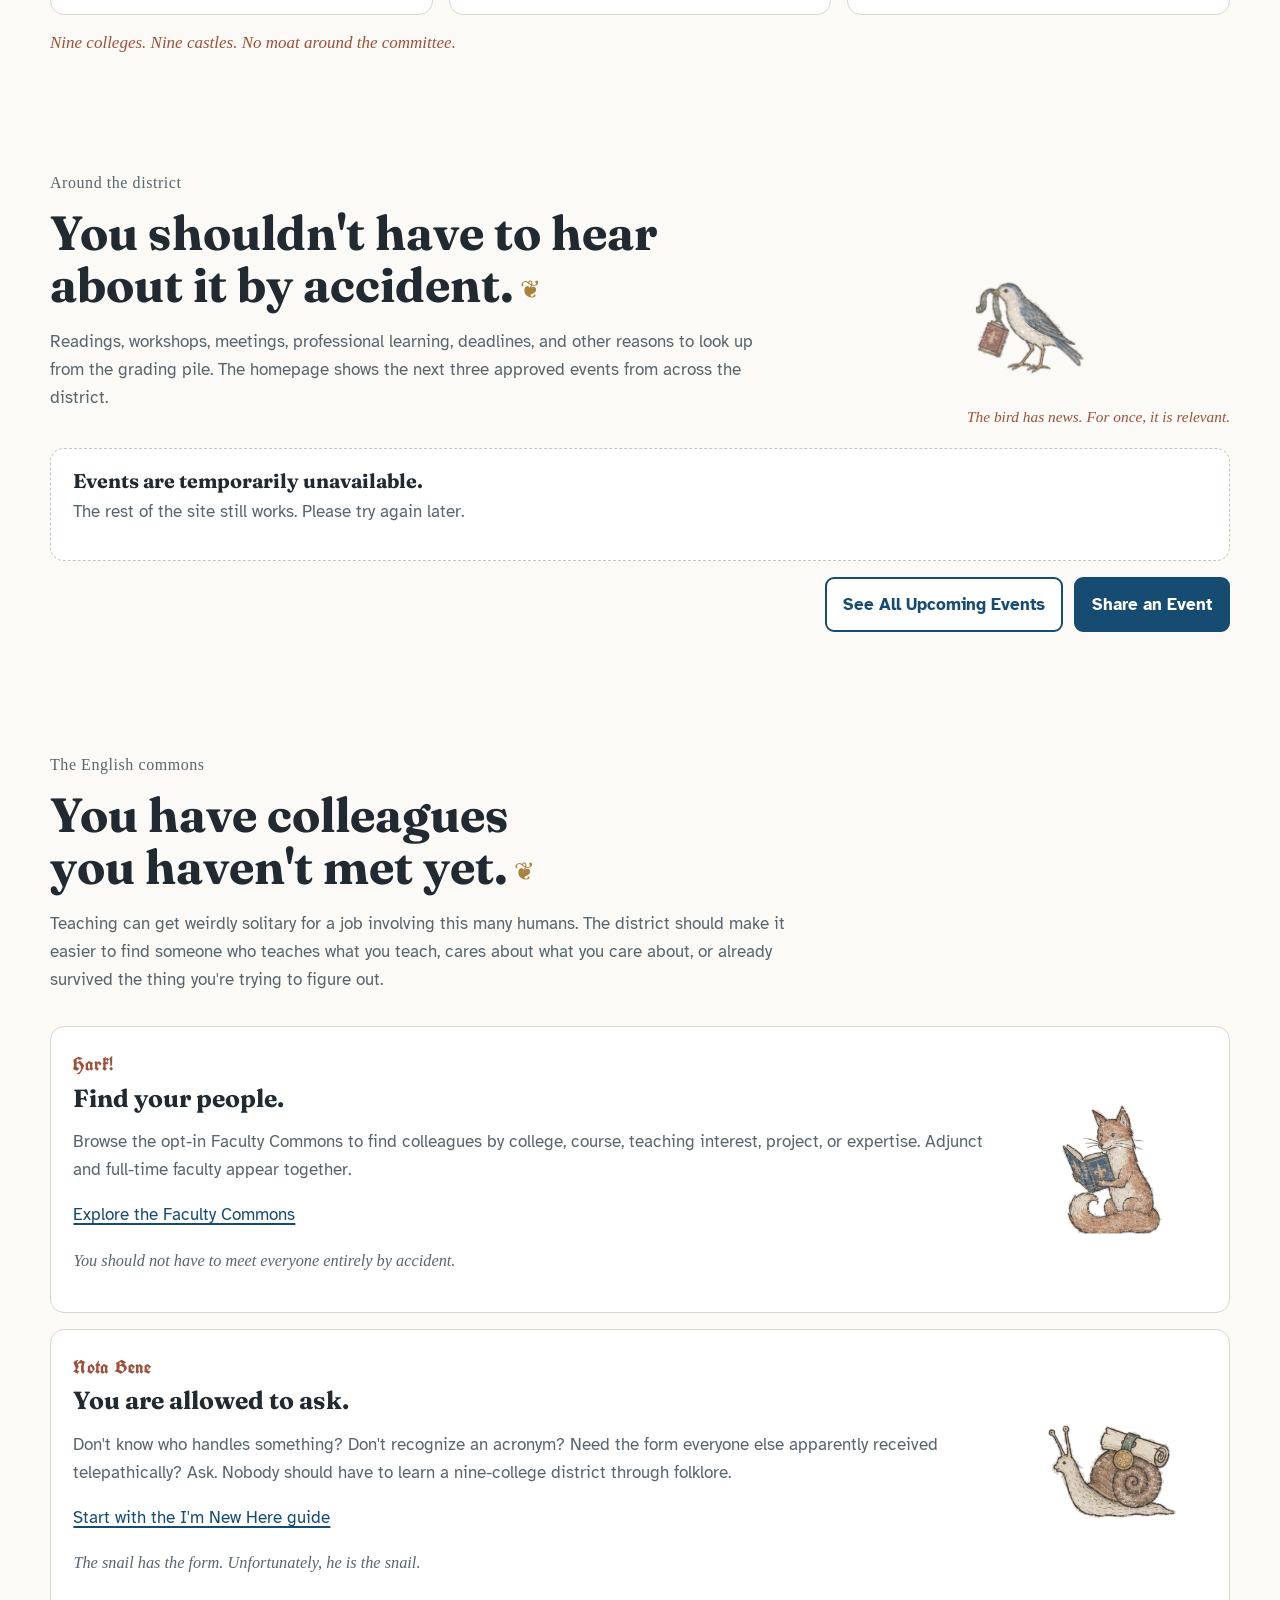
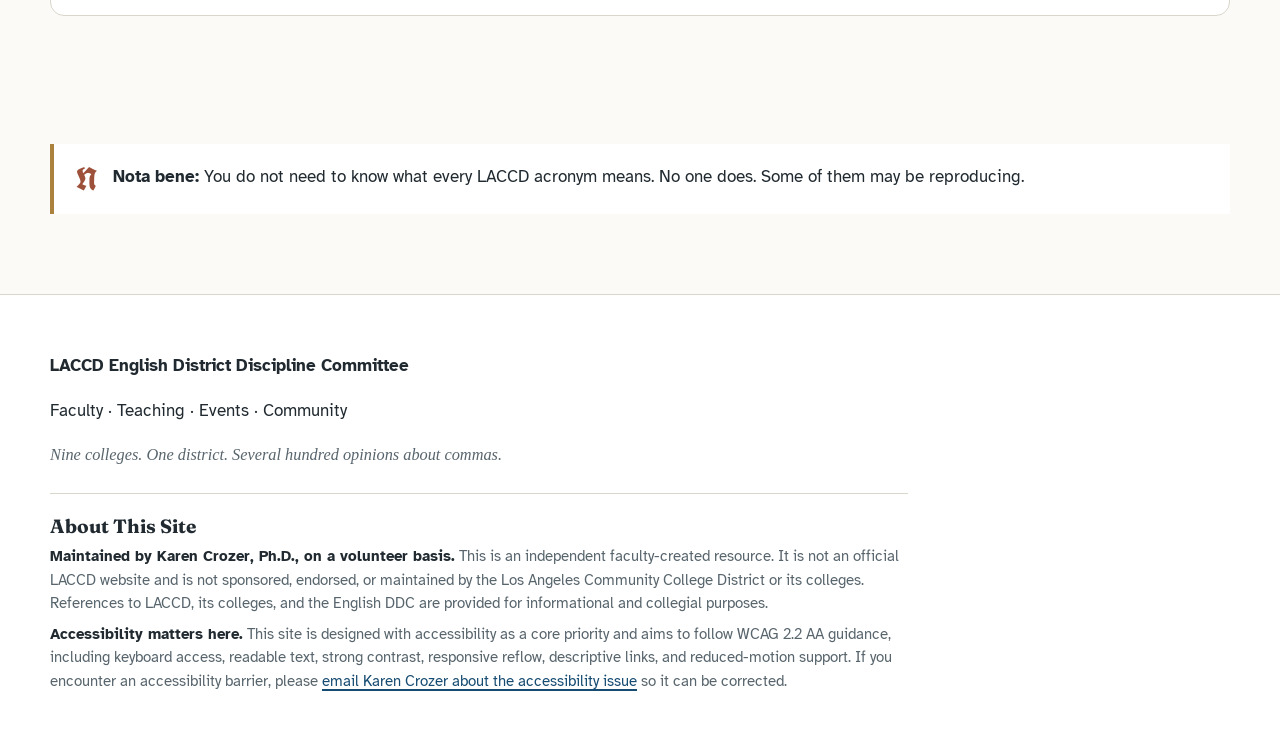
==== commit 4ab9f7cc: "Add files via upload" ====
--- a/index.html
+++ b/index.html
@@ -322,7 +322,7 @@
     <div class="section-intro">
       <p class="eyebrow">Explore the district</p>
       <h2 id="map-title">The Nine Colleges of LACCD English</h2>
-      <p>Each castle marks a college community and the chair who represents it in our districtwide English conversation. The map is geographically grounded in the campuses’ actual latitude and longitude, while the surrounding regions and roads are simplified in the style of an old map.</p>
+      <p>Each castle marks a college community and its English DDC representative in our districtwide conversation. The map is geographically grounded in the campuses’ actual latitude and longitude, while the surrounding regions and roads are simplified in the style of an old map.</p>
     </div>
 
     <div class="map-shell">
@@ -339,7 +339,8 @@
     </div>
 
     <div class="rep-intro">
-      <p><strong>Who represents your college?</strong> These colleagues are points of connection, not gatekeepers. You do not have to be a DDC representative to attend, contribute, ask a question, or share something useful.</p>
+      <p><strong>Who represents your college?</strong> These colleagues are points of connection, not gatekeepers. Representative names are listed by role; direct email addresses are not published here unless a faculty member has chosen to share one through the opt-in Faculty Commons. You do not have to be a DDC representative to attend, contribute, ask a question, or share something useful.</p>
+      <p><a href="new-faculty.html">Not sure who to contact? Start with the I'm New Here guide.</a> <a href="https://www.laccd.edu/governance/das/ddc" target="_blank" rel="noopener noreferrer">Read LACCD's official overview of District Discipline Committees.</a></p>
     </div>
 
     <div class="rep-grid" id="representative-directory" aria-label="English DDC representatives by college"></div>
@@ -368,7 +369,7 @@
 
     <div class="events-heading-actions event-more">
       <a class="button secondary" href="events.html">See All Upcoming Events</a>
-      <a class="button primary" data-event-submit-link data-hide-when-unconfigured="true" href="#" hidden>Share an Event</a>
+      <a class="button primary" data-event-submit-link data-hide-when-unconfigured="true" href="https://docs.google.com/forms/d/e/1FAIpQLSdhQcGBi2odYj0Aj0pFjjPSua_aeKBdZKRg2Zn6iF6j57-1Ug/viewform" target="_blank" rel="noopener noreferrer">Share an Event</a>
     </div>
   </section>
 
@@ -395,7 +396,7 @@
         <span class="medieval-label" aria-hidden="true">Nota Bene</span>
         <h3>You are allowed to ask.</h3>
         <p>Don't know who handles something? Don't recognize an acronym? Need the form everyone else apparently received telepathically? Ask. Nobody should have to learn a nine-college district through folklore.</p>
-        <a href="faculty.html">Find someone in the Faculty Commons</a>
+        <a href="new-faculty.html">Start with the I'm New Here guide</a>
         <p class="marginal-note">The snail has the form. Unfortunately, he is the snail.</p>
       </div>
       <img src="assets/marginalia/messenger-snail-flipped.png" alt="" aria-hidden="true">
@@ -426,15 +427,15 @@
 <script src="assets/js/events.js"></script>
 <script>
 const colleges = [
-  { id: "elac", short: "ELAC", name: "East Los Angeles College", rep: "Patricia Godinez", email: "GODINEP@ELAC.EDU", address: "1301 Avenida Cesar Chavez, Monterey Park, CA 91754", lat: 34.0327, lng: -118.1483 },
-  { id: "lacc", short: "LACC", name: "Los Angeles City College", rep: "Jeffrey M. Nishimura", email: "NISHIMJM@LACITYCOLLEGE.EDU", address: "855 N. Vermont Avenue, Los Angeles, CA 90029", lat: 34.0889, lng: -118.2921 },
-  { id: "lahc", short: "LAHC", name: "Los Angeles Harbor College", rep: "Hale E. Savard", email: "SAVARDHE@LAHC.EDU", address: "1111 Figueroa Place, Wilmington, CA 90744", lat: 33.7828, lng: -118.2636 },
-  { id: "lamc", short: "LAMC", name: "Los Angeles Mission College", rep: "Karen Crozer, Ph.D.", email: "crozerkj@laccd.edu", address: "13356 Eldridge Avenue, Sylmar, CA 91342", lat: 34.3146, lng: -118.4320 },
-  { id: "pierce", short: "Pierce", name: "Los Angeles Pierce College", rep: "Christopher W. Corning, Ed.D.", email: "CORNINC@PIERCECOLLEGE.EDU", address: "6201 Winnetka Avenue, Woodland Hills, CA 91371", lat: 34.1842, lng: -118.5785 },
-  { id: "lasc", short: "LASC", name: "Los Angeles Southwest College", rep: "Stephanie Arms", email: "ARMSS@LASC.EDU", address: "1600 West Imperial Highway, Los Angeles, CA 90047", lat: 33.9281, lng: -118.3090 },
-  { id: "lattc", short: "LATTC", name: "Los Angeles Trade-Technical College", rep: "Lisa M. Moreno", email: "MORENOLM@LATTC.EDU", address: "400 West Washington Boulevard, Los Angeles, CA 90015", lat: 34.0284, lng: -118.2694 },
-  { id: "lavc", short: "LAVC", name: "Los Angeles Valley College", rep: "Holly K. Batty", email: "BATTYHK@LAVC.EDU", address: "5800 Fulton Avenue, Valley Glen, CA 91401", lat: 34.1780, lng: -118.4486 },
-  { id: "wlac", short: "WLAC", name: "West Los Angeles College", rep: "Clare T. Norris-Bell", email: "NORRISCT@WLAC.EDU", address: "9000 Overland Avenue, Culver City, CA 90230", lat: 34.0058, lng: -118.3877 }
+  { id: "elac", short: "ELAC", name: "East Los Angeles College", rep: "Patricia Godinez", website: "https://www.elac.edu/", address: "1301 Avenida Cesar Chavez, Monterey Park, CA 91754", lat: 34.0327, lng: -118.1483 },
+  { id: "lacc", short: "LACC", name: "Los Angeles City College", rep: "Jeffrey M. Nishimura", website: "https://www.lacc.edu/", address: "855 N. Vermont Avenue, Los Angeles, CA 90029", lat: 34.0889, lng: -118.2921 },
+  { id: "lahc", short: "LAHC", name: "Los Angeles Harbor College", rep: "Hale E. Savard", website: "https://www.lahc.edu/", address: "1111 Figueroa Place, Wilmington, CA 90744", lat: 33.7828, lng: -118.2636 },
+  { id: "lamc", short: "LAMC", name: "Los Angeles Mission College", rep: "Karen Crozer, Ph.D.", website: "https://www.lamission.edu/", address: "13356 Eldridge Avenue, Sylmar, CA 91342", lat: 34.3146, lng: -118.4320 },
+  { id: "pierce", short: "Pierce", name: "Los Angeles Pierce College", rep: "Christopher W. Corning, Ed.D.", website: "https://www.lapc.edu/", address: "6201 Winnetka Avenue, Woodland Hills, CA 91371", lat: 34.1842, lng: -118.5785 },
+  { id: "lasc", short: "LASC", name: "Los Angeles Southwest College", rep: "Stephanie Arms", website: "https://www.lasc.edu/", address: "1600 West Imperial Highway, Los Angeles, CA 90047", lat: 33.9281, lng: -118.3090 },
+  { id: "lattc", short: "LATTC", name: "Los Angeles Trade-Technical College", rep: "Lisa M. Moreno", website: "https://www.lattc.edu/", address: "400 West Washington Boulevard, Los Angeles, CA 90015", lat: 34.0284, lng: -118.2694 },
+  { id: "lavc", short: "LAVC", name: "Los Angeles Valley College", rep: "Holly K. Batty", website: "https://www.lavc.edu/", address: "5800 Fulton Avenue, Valley Glen, CA 91401", lat: 34.1780, lng: -118.4486 },
+  { id: "wlac", short: "WLAC", name: "West Los Angeles College", rep: "Clare T. Norris-Bell", website: "https://www.wlac.edu/", address: "9000 Overland Avenue, Culver City, CA 90230", lat: 34.0058, lng: -118.3877 }
 ];
 
 const storyMap = document.getElementById("story-map");
@@ -458,15 +459,12 @@
 }
 
 function collegeDetailsHtml(college) {
-  const email = college.email
-    ? `<p><a href="mailto:${college.email}">Email ${college.rep}</a></p>`
-    : "";
   return `
     <h3>${college.name}</h3>
-    <p><strong>English chair and DDC representative:</strong> ${college.rep}</p>
+    <p><strong>English DDC representative:</strong> ${college.rep}</p>
     <p>${college.address}</p>
-    ${email}
-    <p><a href="${googleMapsUrl(college)}" target="_blank" rel="noopener">Open ${college.name} in Google Maps</a></p>`;
+    <p><a href="${college.website}" target="_blank" rel="noopener noreferrer">Open the ${college.name} website</a></p>
+    <p><a href="${googleMapsUrl(college)}" target="_blank" rel="noopener noreferrer">Open ${college.name} in Google Maps</a></p>`;
 }
 
 function showStoryPopover(college, button) {
@@ -504,20 +502,17 @@
 
 function renderDirectory() {
   repDirectory.innerHTML = colleges.map(college => {
-    const emailLine = college.email
-      ? `<a href="mailto:${college.email}">Email ${college.rep}</a>`
-      : `<span class="no-email">Contact link coming soon</span>`;
     return `
       <article class="rep-card" id="rep-${college.id}">
         <p class="college-short">${college.short}</p>
         <h3>${college.name}</h3>
         <p class="rep-name">${college.rep}</p>
-        <p class="rep-role">English chair and DDC representative</p>
+        <p class="rep-role">English DDC representative</p>
         <p class="rep-address">${college.address}</p>
         <div class="rep-actions">
-          ${emailLine}
+          <a href="${college.website}" target="_blank" rel="noopener noreferrer">Open college website</a>
           <button type="button" data-show-college="${college.id}">Show on map</button>
-          <a href="${googleMapsUrl(college)}" target="_blank" rel="noopener">Open campus in Google Maps</a>
+          <a href="${googleMapsUrl(college)}" target="_blank" rel="noopener noreferrer">Open campus in Google Maps</a>
         </div>
       </article>`;
   }).join("");
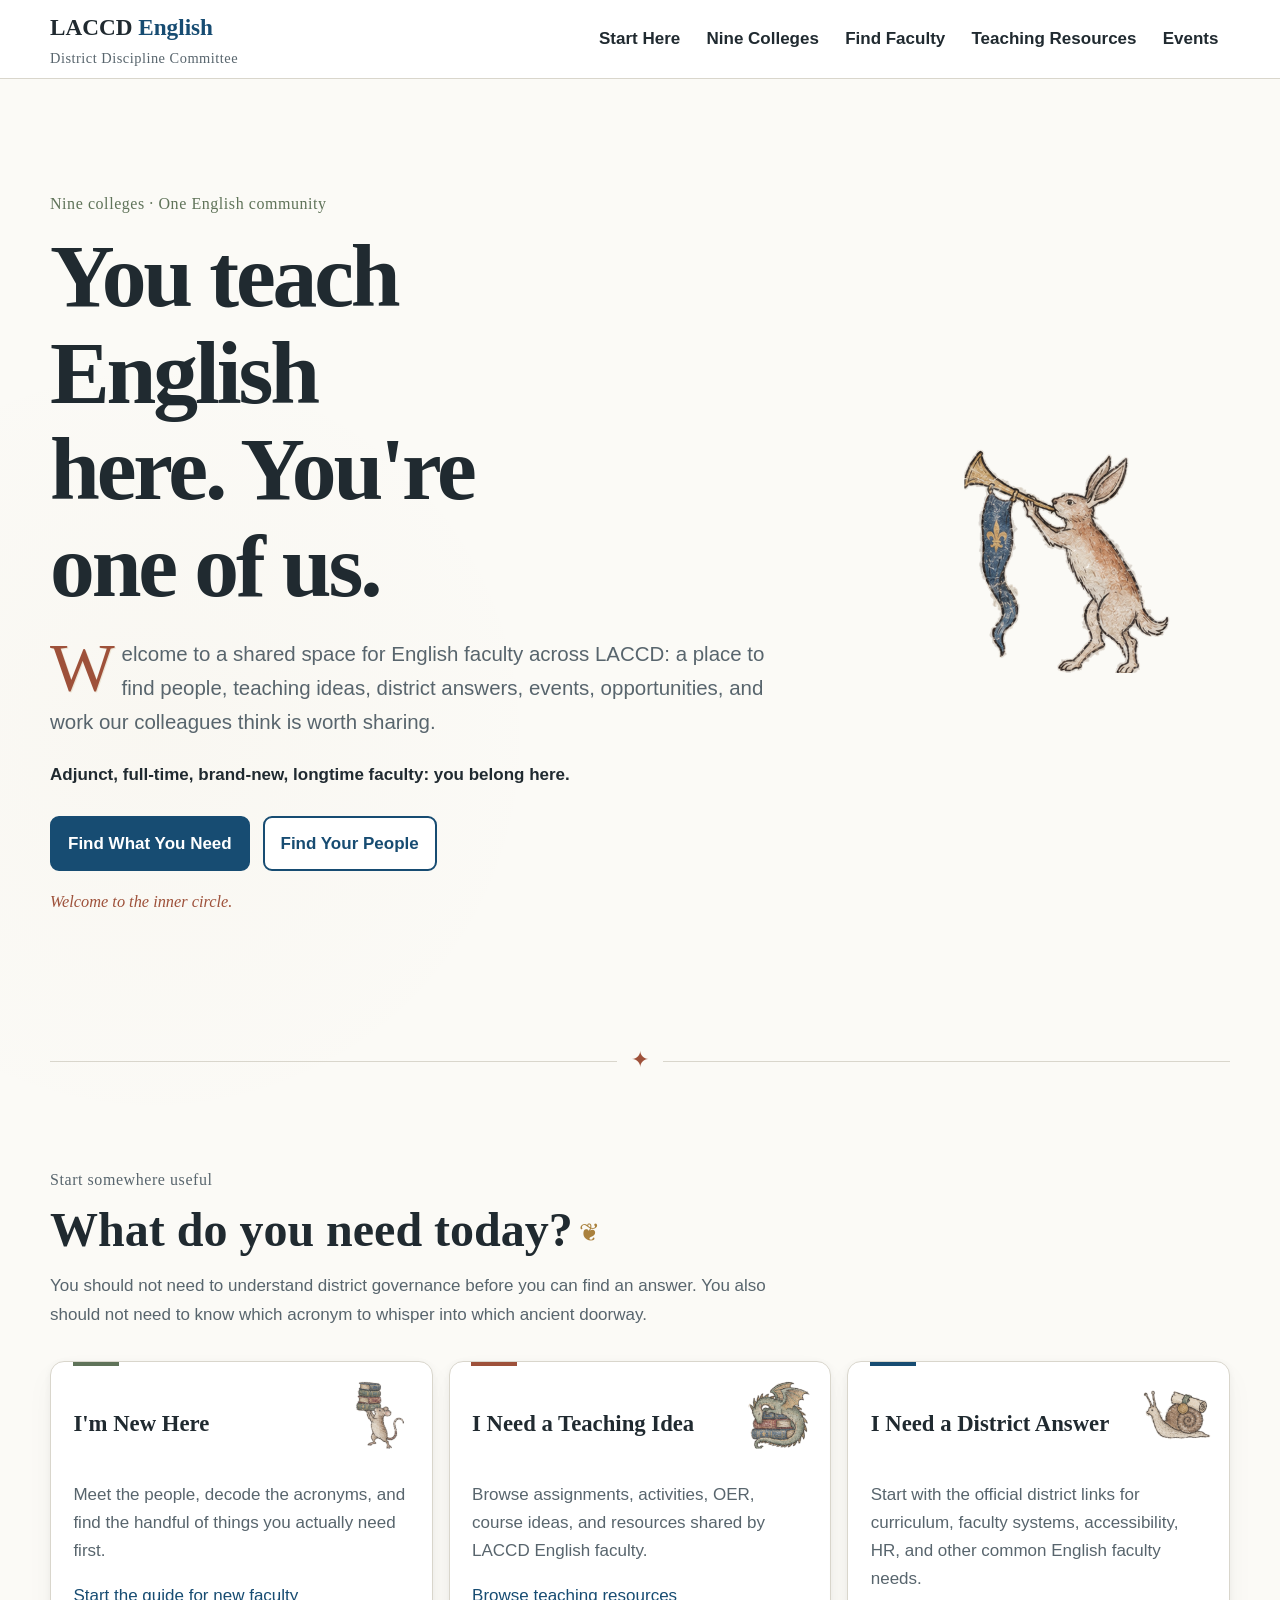
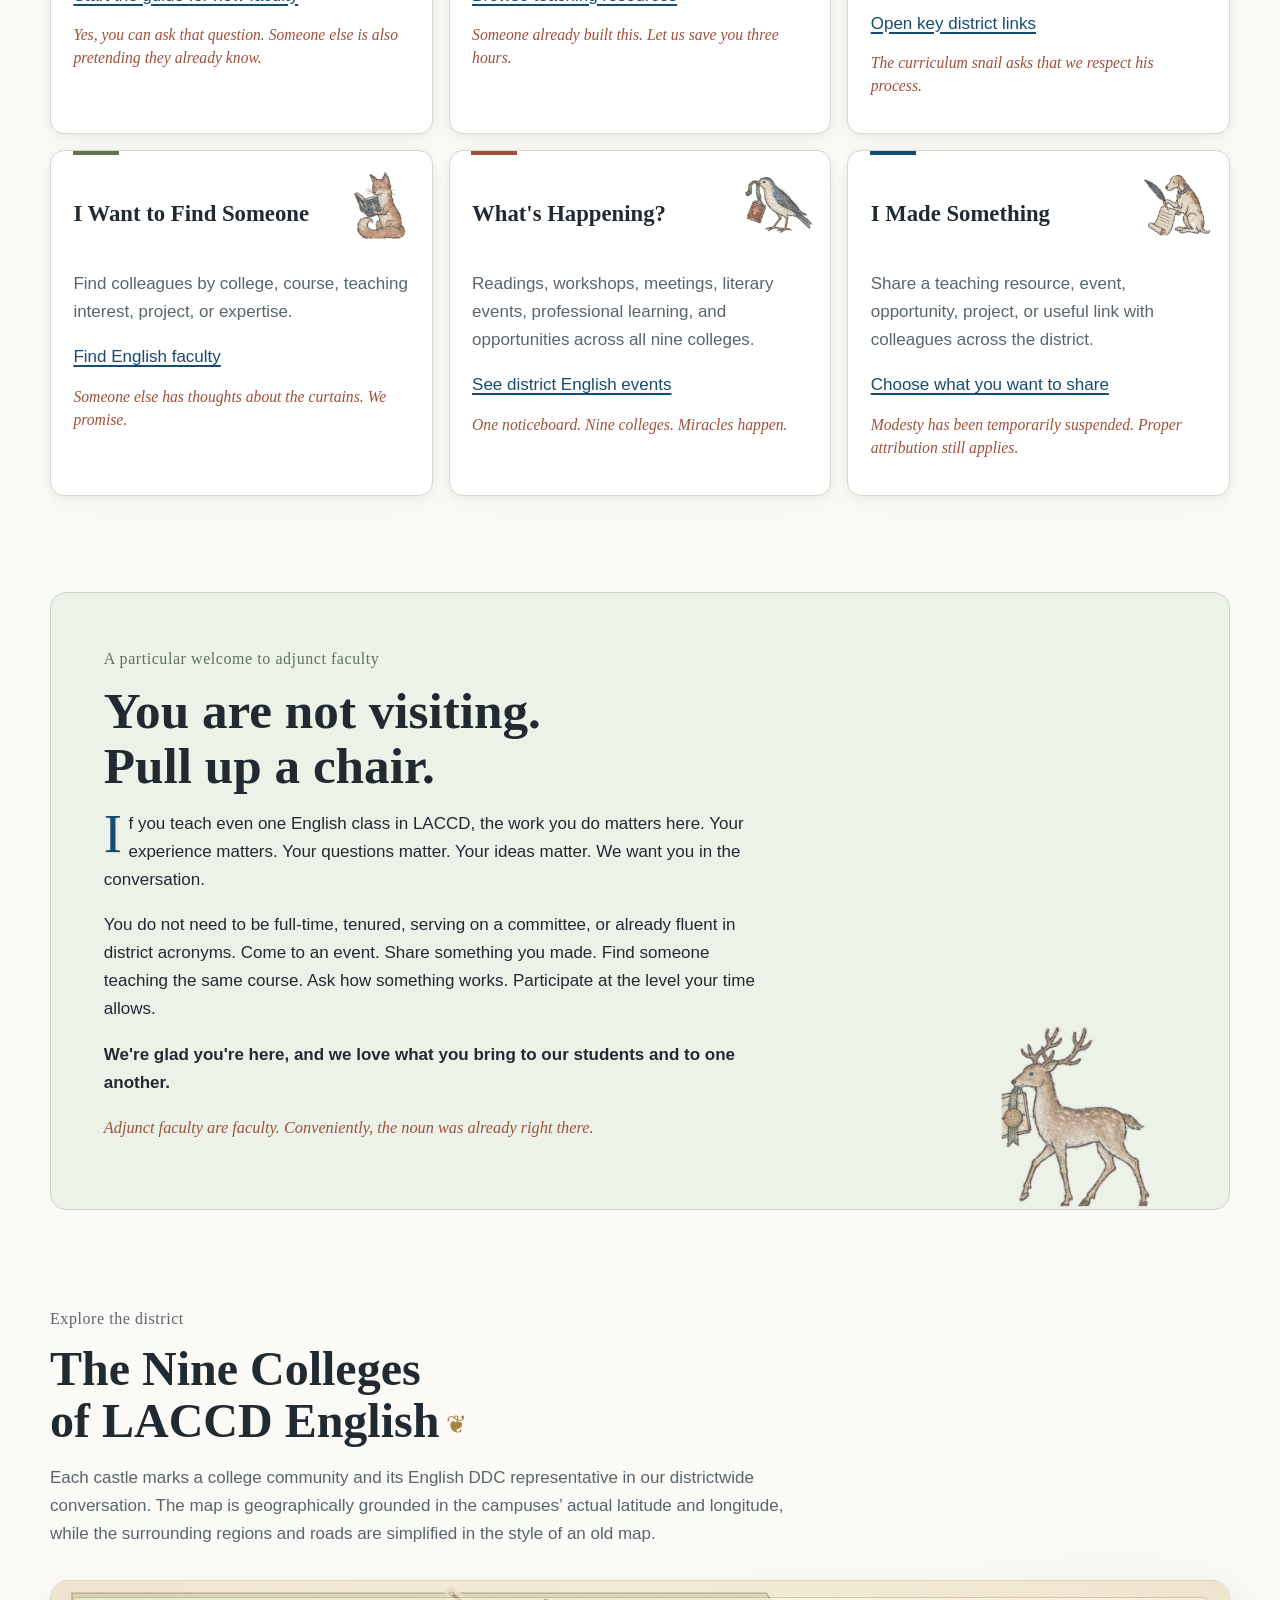
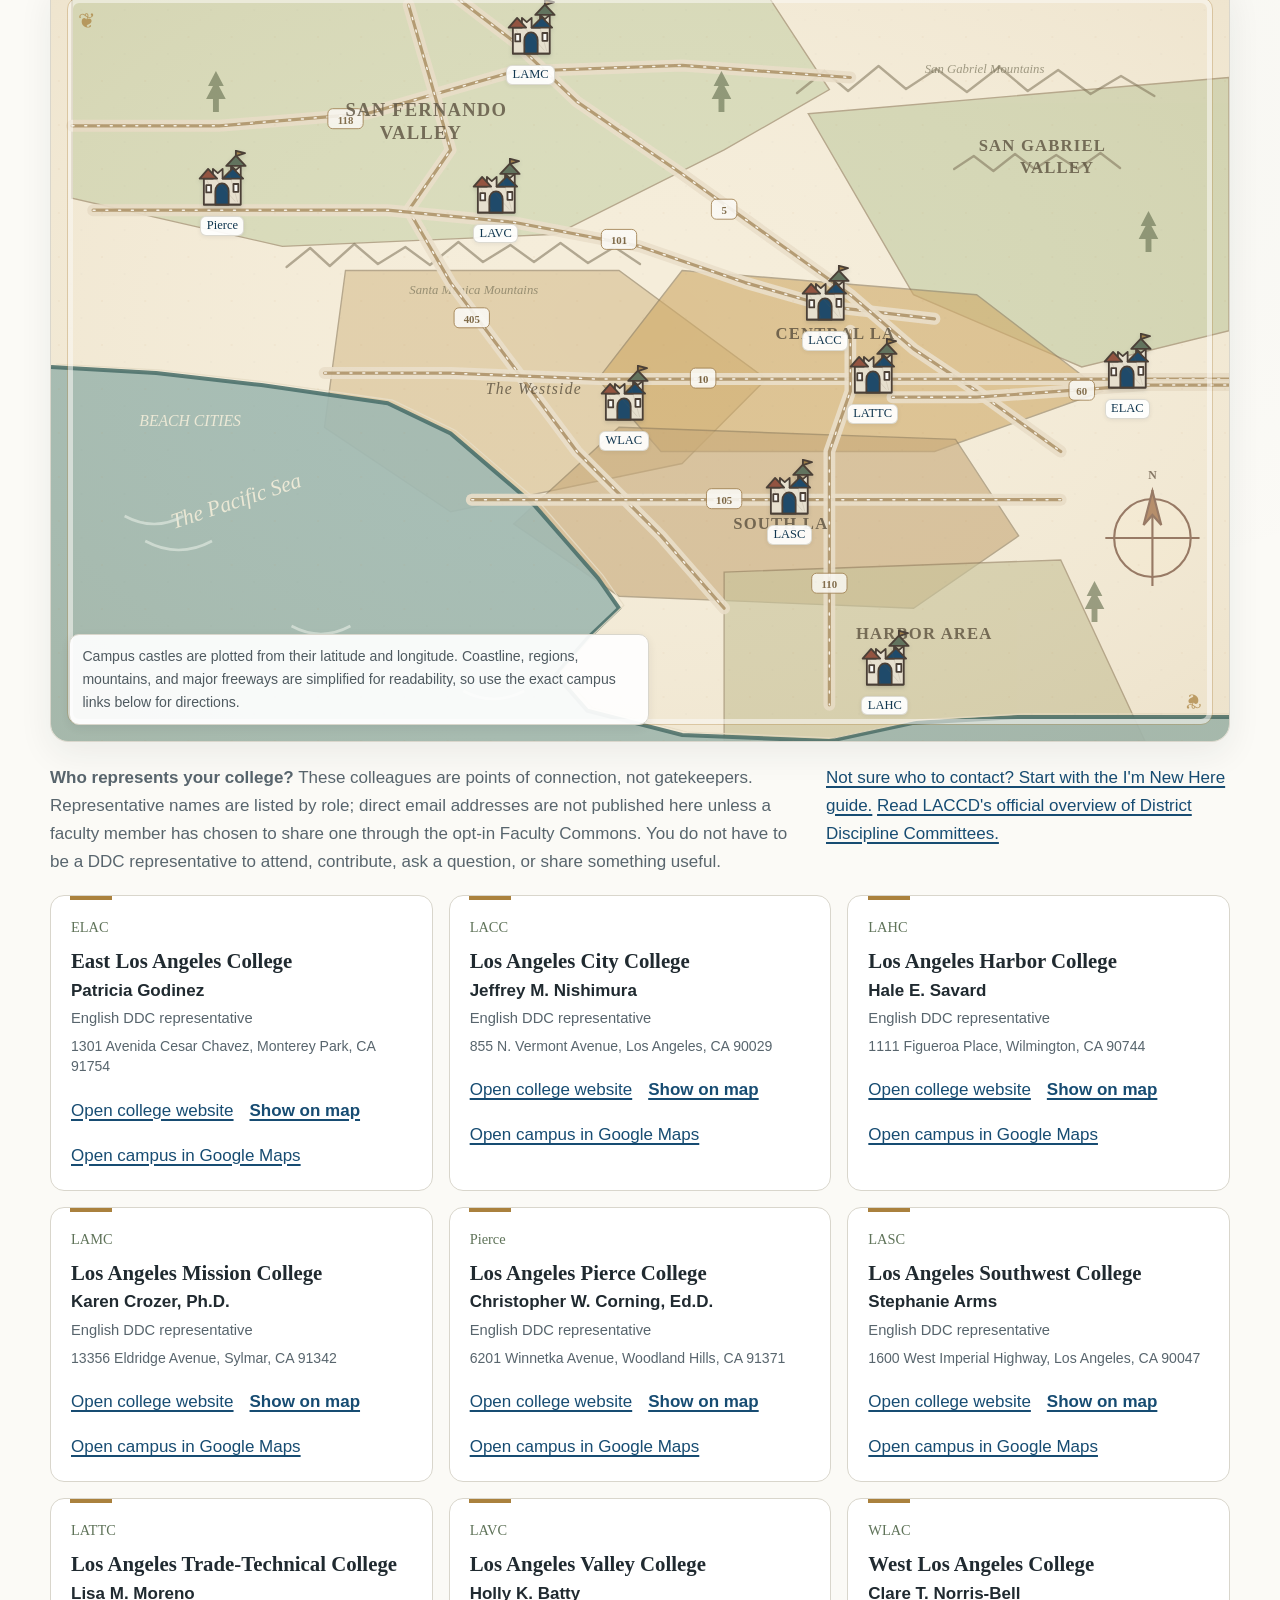
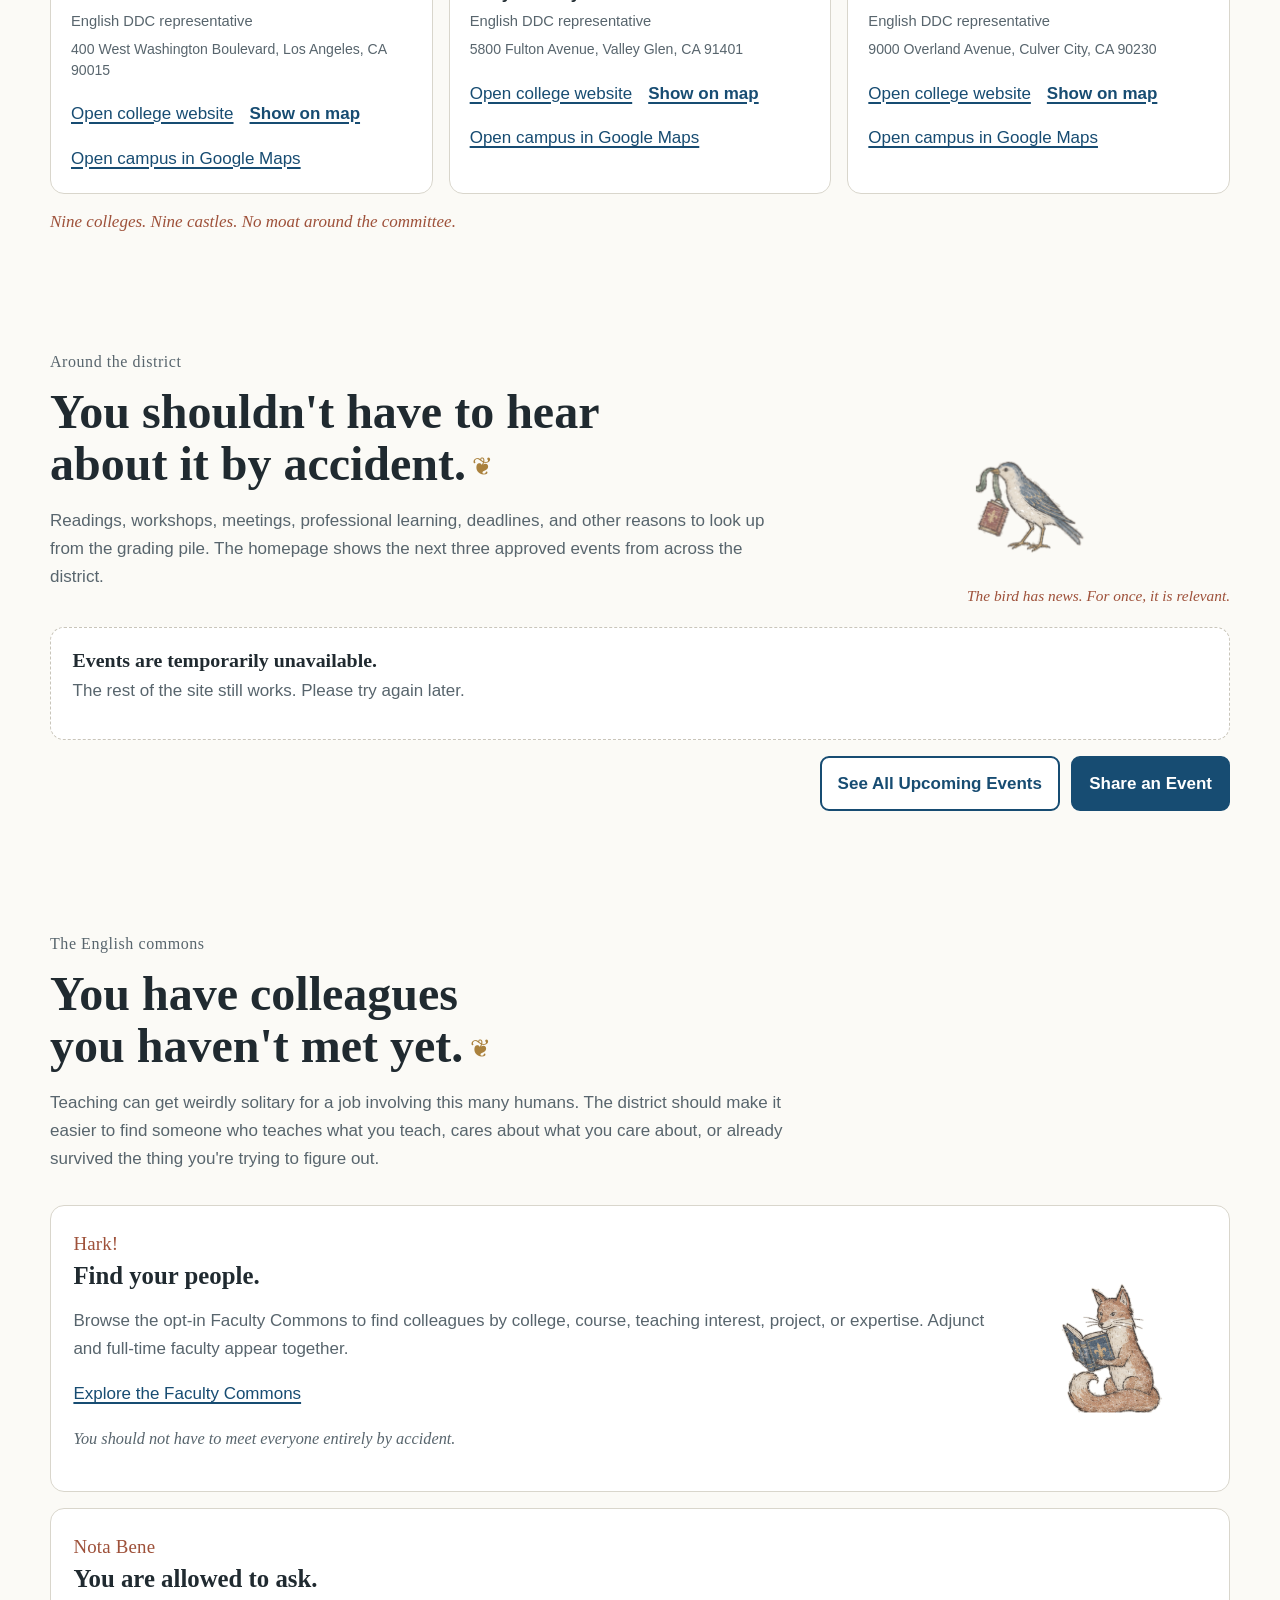
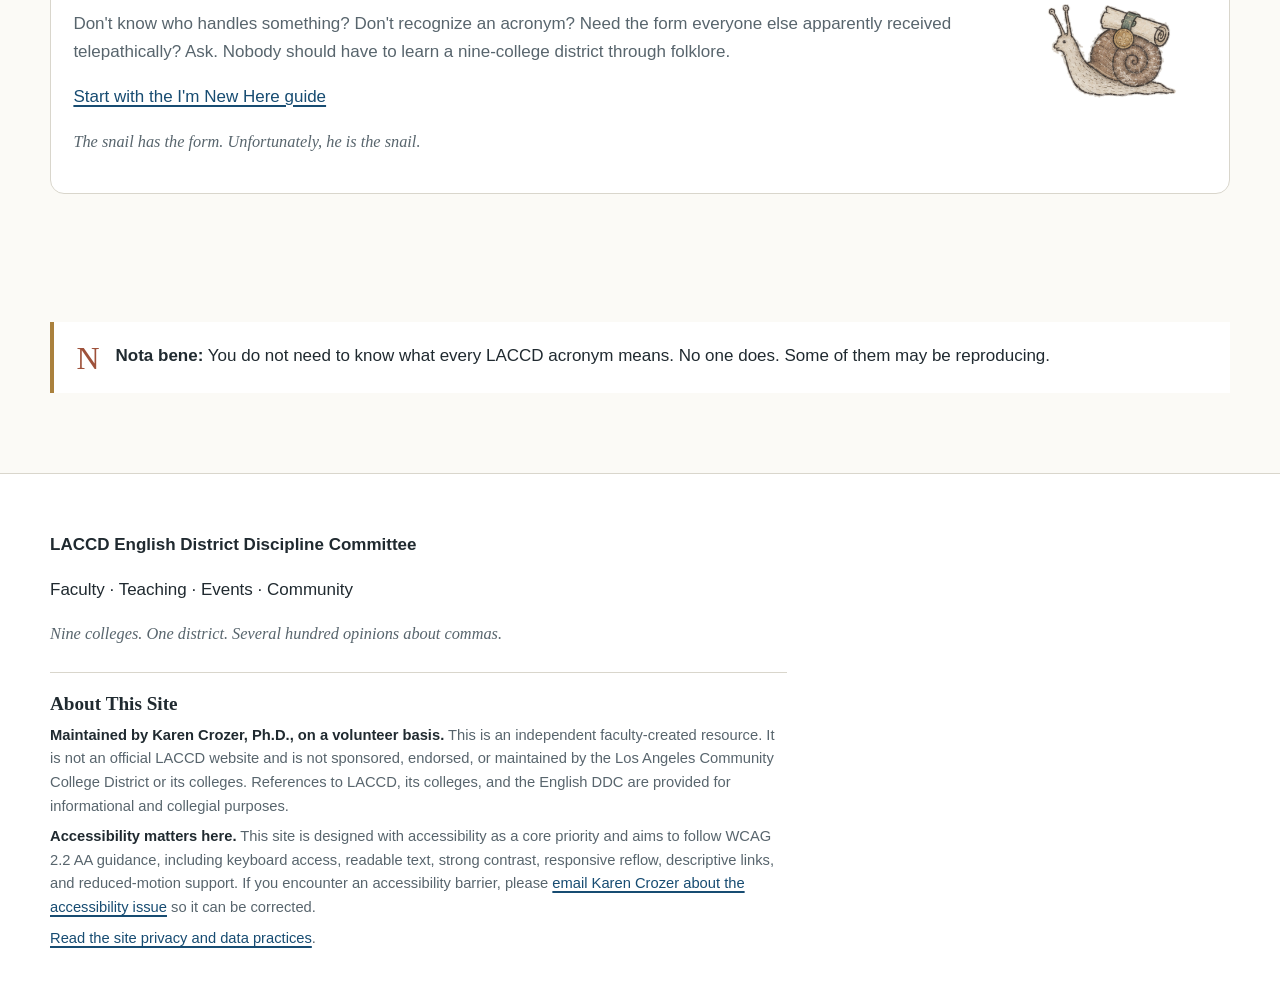
==== commit 766ab85d: "Add files via upload" ====
--- a/index.html
+++ b/index.html
@@ -3,20 +3,14 @@
 <head>
 <meta charset="utf-8">
 <meta name="viewport" content="width=device-width, initial-scale=1">
+
+<meta name="referrer" content="no-referrer">
 <title>LACCD English District Discipline Committee</title>
 <meta name="description" content="A welcoming districtwide commons for LACCD English faculty: people, teaching ideas, events, district answers, and shared work.">
 <link rel="icon" type="image/png" href="Englishfavicon.png">
 
-<!--
-  Typography is intentionally layered:
-  Atkinson Hyperlegible = highly readable body/interface text
-  Fraunces = warm literary headings
-  IM FELL English = old-book marginal notes and small flourishes
-  UnifrakturCook = rare medieval initials/labels only
-  The site remains readable through the fallback stacks if web fonts do not load.
--->
+<!-- Typography uses local/system font stacks only; no remote font request is required. -->
 <style>
-@import url('https://fonts.googleapis.com/css2?family=Atkinson+Hyperlegible:ital,wght@0,400;0,700;1,400;1,700&family=Fraunces:opsz,wght@9..144,400..900&family=IM+Fell+English:ital@0;1&family=IM+Fell+English+SC&family=UnifrakturCook:wght@700&display=swap');
 :root {
   --vellum: #fbfaf6;
   --paper: #ffffff;
@@ -24,19 +18,19 @@
   --muted: #58656d;
   --blue: #174c72;
   --blue-dark: #10364f;
-  --green: #60745a;
+  --green: #5f7359;
   --green-soft: #edf2e9;
   --rust: #9e513a;
   --rust-soft: #f8eee9;
   --gold: #aa813d;
   --line: #d9d6cc;
   --focus: #005fcc;
-  --body: "Atkinson Hyperlegible", "Aptos", "Segoe UI", Arial, sans-serif;
-  --literary: "Fraunces", "Iowan Old Style", "Palatino Linotype", Georgia, serif;
-  --oldbook: "IM FELL English", "Iowan Old Style", "Palatino Linotype", Georgia, serif;
-  --oldbook-sc: "IM FELL English SC", "Iowan Old Style", Georgia, serif;
-  --medieval: "UnifrakturCook", "Old English Text MT", Georgia, serif;
-  --welcome-initial: "IM Fell English SC", Georgia, serif;
+  --body: "Aptos", "Segoe UI", Arial, sans-serif;
+  --literary: "Iowan Old Style", "Palatino Linotype", Georgia, serif;
+  --oldbook: "Iowan Old Style", "Palatino Linotype", Georgia, serif;
+  --oldbook-sc: "Iowan Old Style", Georgia, serif;
+  --medieval: "Old English Text MT", Georgia, serif;
+  --welcome-initial: "Iowan Old Style", Georgia, serif;
 }
 * { box-sizing: border-box; }
 html { scroll-behavior: smooth; }
@@ -139,11 +133,7 @@
 .map-section { padding-block: 1rem 5rem; }
 .map-shell { position: relative; border: 1px solid var(--line); border-radius: 18px; overflow: hidden; background: #fbfaf6; box-shadow: 0 12px 34px rgb(32 42 48 / .07); }
 .map-stage { position: relative; min-height: clamp(520px, 63.333vw, 760px); background: #f5edda url("assets/map/la-old-map.svg") center / 100% 100% no-repeat; }
-.google-map { position: absolute; inset: 0; z-index: 1; display: none; }
-.google-map.is-ready { display: block; }
 .story-map { position: absolute; inset: 0; z-index: 2; }
-.google-map.is-ready + .story-map { pointer-events: none; }
-.google-map.is-ready + .story-map .castle-point { display: none; }
 .map-frame { position: absolute; inset: 16px; z-index: 3; pointer-events: none; border: 1px solid rgb(170 129 61 / .32); border-radius: 12px; box-shadow: inset 0 0 0 5px rgb(251 250 246 / .55); }
 .map-frame::before,.map-frame::after { content: "❦"; position: absolute; color: var(--gold); font-family: var(--oldbook); font-size: 1.3rem; opacity: .72; }
 .map-frame::before { top: 6px; left: 10px; }
@@ -327,7 +317,6 @@
 
     <div class="map-shell">
       <div class="map-stage" id="map-stage">
-        <div id="google-map" class="google-map" aria-label="Interactive map showing the nine LACCD colleges"></div>
         <div class="story-map" id="story-map" aria-label="Illustrated map showing the nine LACCD colleges"></div>
         <div class="map-frame" aria-hidden="true"></div>
         <div class="map-popover" id="map-popover" hidden>
@@ -360,7 +349,7 @@
       </div>
     </div>
 
-    <div class="events-list" data-events-list data-limit="3" aria-live="polite">
+    <div class="events-list" data-events-list data-limit="3">
       <div class="event-empty">
         <h3>Loading upcoming events...</h3>
         <p>The bird is checking the noticeboard.</p>
@@ -419,6 +408,7 @@
       <h2 id="about-site-heading">About This Site</h2>
       <p><strong>Maintained by Karen Crozer, Ph.D., on a volunteer basis.</strong> This is an independent faculty-created resource. It is not an official LACCD website and is not sponsored, endorsed, or maintained by the Los Angeles Community College District or its colleges. References to LACCD, its colleges, and the English DDC are provided for informational and collegial purposes.</p>
       <p><strong>Accessibility matters here.</strong> This site is designed with accessibility as a core priority and aims to follow WCAG 2.2 AA guidance, including keyboard access, readable text, strong contrast, responsive reflow, descriptive links, and reduced-motion support. If you encounter an accessibility barrier, please <a href="mailto:crozerkj@laccd.edu">email Karen Crozer about the accessibility issue</a> so it can be corrected.</p>
+          <p><a href="privacy.html">Read the site privacy and data practices</a>.</p>
     </section>
   </div>
 </footer>
@@ -443,9 +433,6 @@
 const popoverContent = document.getElementById("map-popover-content");
 const repDirectory = document.getElementById("representative-directory");
 const latMin = 33.73, latMax = 34.36, lngMin = -118.66, lngMax = -118.10;
-let googleMap = null;
-let googleMarkers = new Map();
-let activeInfoWindow = null;
 let lastMapTrigger = null;
 
 function googleMapsUrl(college) {
@@ -525,22 +512,12 @@
 function focusCollege(id) {
   const college = colleges.find(item => item.id === id);
   if (!college) return;
-  if (googleMap && googleMarkers.has(id)) {
-    const marker = googleMarkers.get(id);
-    googleMap.panTo(marker.getPosition());
-    googleMap.setZoom(12);
-    if (activeInfoWindow) activeInfoWindow.close();
-    activeInfoWindow = new google.maps.InfoWindow({ content: `<div style="max-width:280px">${collegeDetailsHtml(college)}</div>` });
-    activeInfoWindow.open(googleMap, marker);
-    document.getElementById("google-map").scrollIntoView({ behavior: "smooth", block: "center" });
-  } else {
-    const buttons = [...document.querySelectorAll(".castle-point")];
-    const index = colleges.findIndex(item => item.id === id);
-    const mapButton = buttons[index];
-    if (mapButton) {
-      mapButton.scrollIntoView({ behavior: "smooth", block: "center" });
-      showStoryPopover(college, mapButton);
-    }
+  const buttons = [...document.querySelectorAll(".castle-point")];
+  const index = colleges.findIndex(item => item.id === id);
+  const mapButton = buttons[index];
+  if (mapButton) {
+    mapButton.scrollIntoView({ behavior: "smooth", block: "center" });
+    showStoryPopover(college, mapButton);
   }
 }
 
@@ -556,66 +533,8 @@
   }
 });
 
-function initGoogleMap() {
-  const mapEl = document.getElementById("google-map");
-  googleMap = new google.maps.Map(mapEl, {
-    center: { lat: 34.06, lng: -118.36 },
-    zoom: 10,
-    gestureHandling: "cooperative",
-    mapTypeControl: false,
-    streetViewControl: false,
-    fullscreenControl: true,
-    styles: [
-      { elementType: "geometry", stylers: [{ color: "#f7f3e9" }] },
-      { elementType: "labels.text.fill", stylers: [{ color: "#4c5961" }] },
-      { elementType: "labels.text.stroke", stylers: [{ color: "#fbfaf6" }] },
-      { featureType: "administrative", elementType: "geometry.stroke", stylers: [{ color: "#d4cbbb" }] },
-      { featureType: "landscape", elementType: "geometry", stylers: [{ color: "#f8f5ed" }] },
-      { featureType: "poi", stylers: [{ visibility: "off" }] },
-      { featureType: "road", elementType: "geometry", stylers: [{ color: "#ded7c8" }] },
-      { featureType: "road", elementType: "geometry.stroke", stylers: [{ color: "#c9bfad" }] },
-      { featureType: "road.highway", elementType: "geometry", stylers: [{ color: "#d5c9b4" }] },
-      { featureType: "transit", stylers: [{ visibility: "off" }] },
-      { featureType: "water", elementType: "geometry", stylers: [{ color: "#e4efed" }] }
-    ]
-  });
-
-  const bounds = new google.maps.LatLngBounds();
-  colleges.forEach(college => {
-    const marker = new google.maps.Marker({
-      position: { lat: college.lat, lng: college.lng },
-      map: googleMap,
-      title: college.name,
-      icon: { url: "assets/map/castle-marker.svg", scaledSize: new google.maps.Size(52, 61) },
-      label: { text: college.short, color: "#10364f", fontSize: "11px", fontWeight: "700", className: "google-castle-label" }
-    });
-    marker.addListener("click", () => {
-      if (activeInfoWindow) activeInfoWindow.close();
-      activeInfoWindow = new google.maps.InfoWindow({ content: `<div style="max-width:280px">${collegeDetailsHtml(college)}</div>` });
-      activeInfoWindow.open(googleMap, marker);
-    });
-    googleMarkers.set(college.id, marker);
-    bounds.extend(marker.getPosition());
-  });
-  googleMap.fitBounds(bounds, 60);
-  mapEl.classList.add("is-ready");
-}
-
-function loadGoogleMapsIfConfigured() {
-  const key = (window.LACCD_GOOGLE_MAPS_API_KEY || "").trim();
-  if (!key) return;
-  window.initLaccdEnglishMap = initGoogleMap;
-  const script = document.createElement("script");
-  script.src = `https://maps.googleapis.com/maps/api/js?key=${encodeURIComponent(key)}&callback=initLaccdEnglishMap`;
-  script.async = true;
-  script.defer = true;
-  script.onerror = () => console.warn("Google Maps did not load. The built-in college map remains available.");
-  document.head.appendChild(script);
-}
-
 renderStoryMap();
 renderDirectory();
-loadGoogleMapsIfConfigured();
 </script>
 
 </body>
